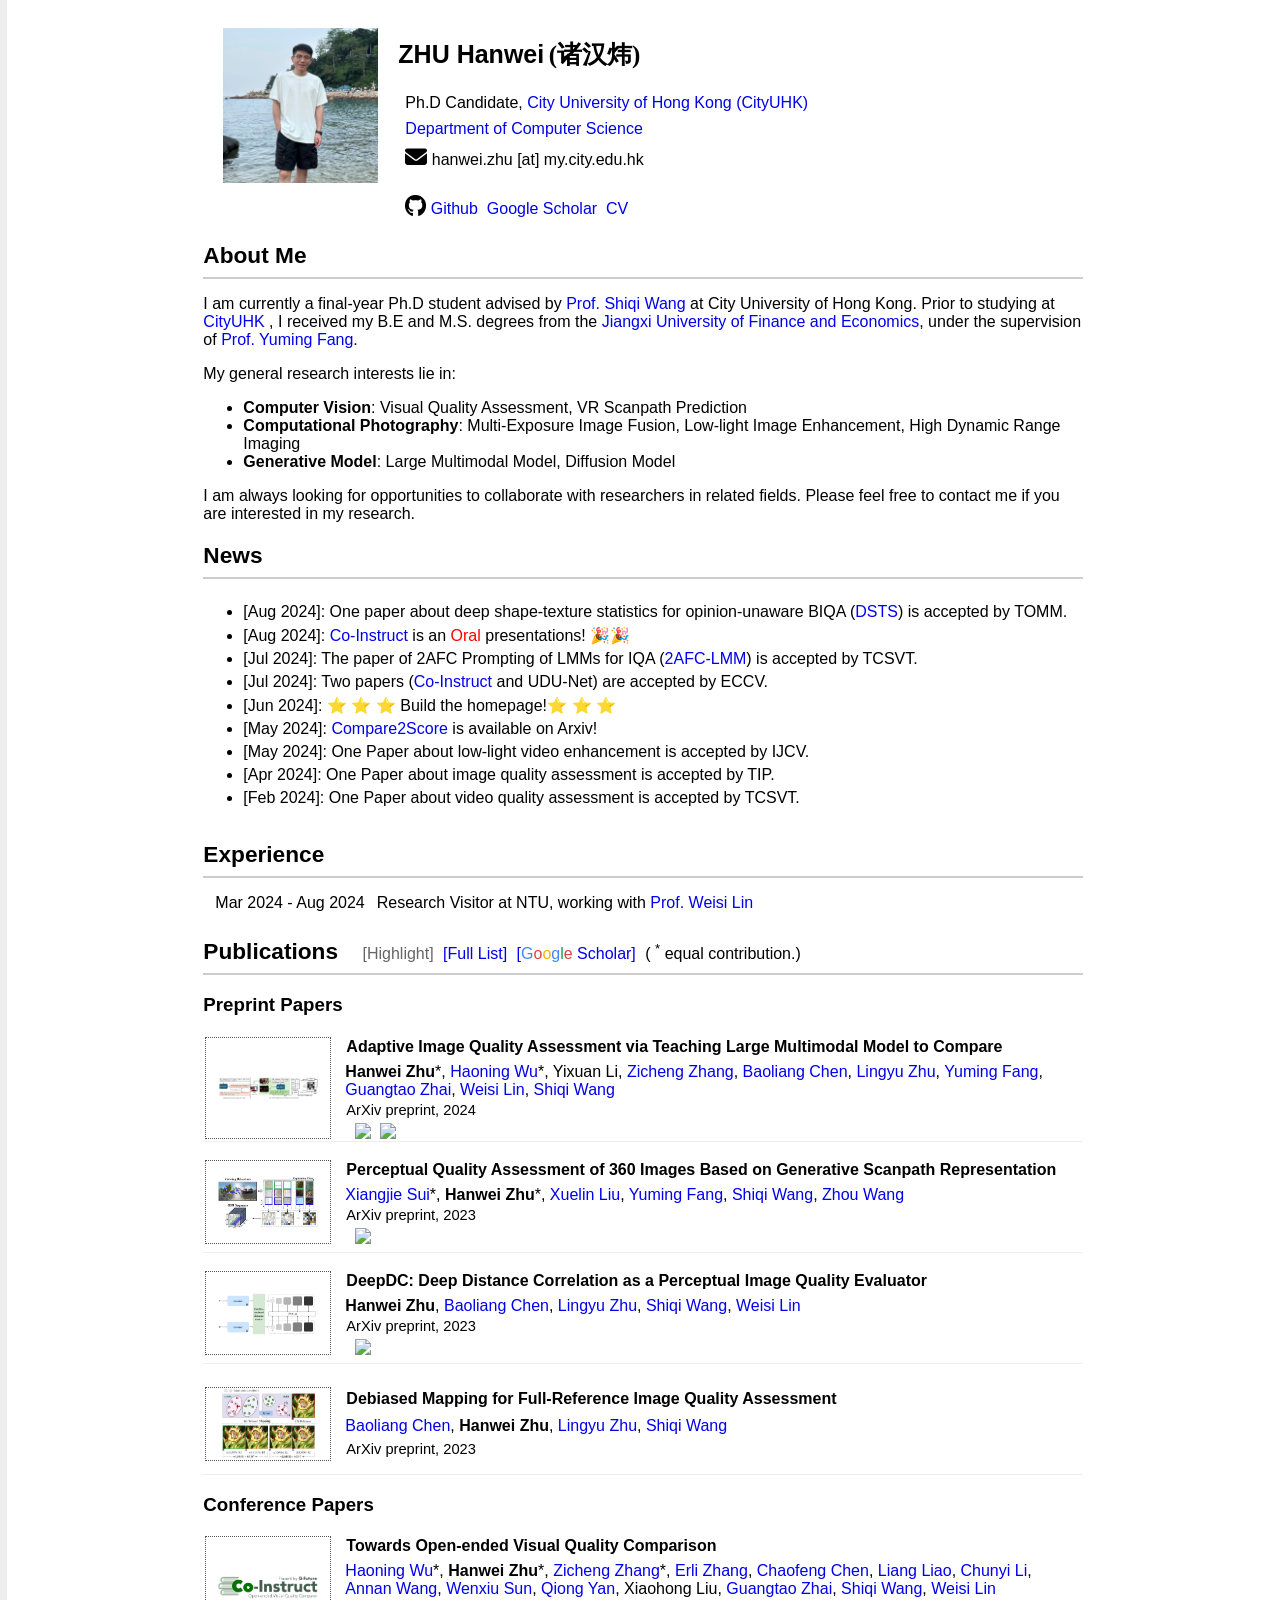
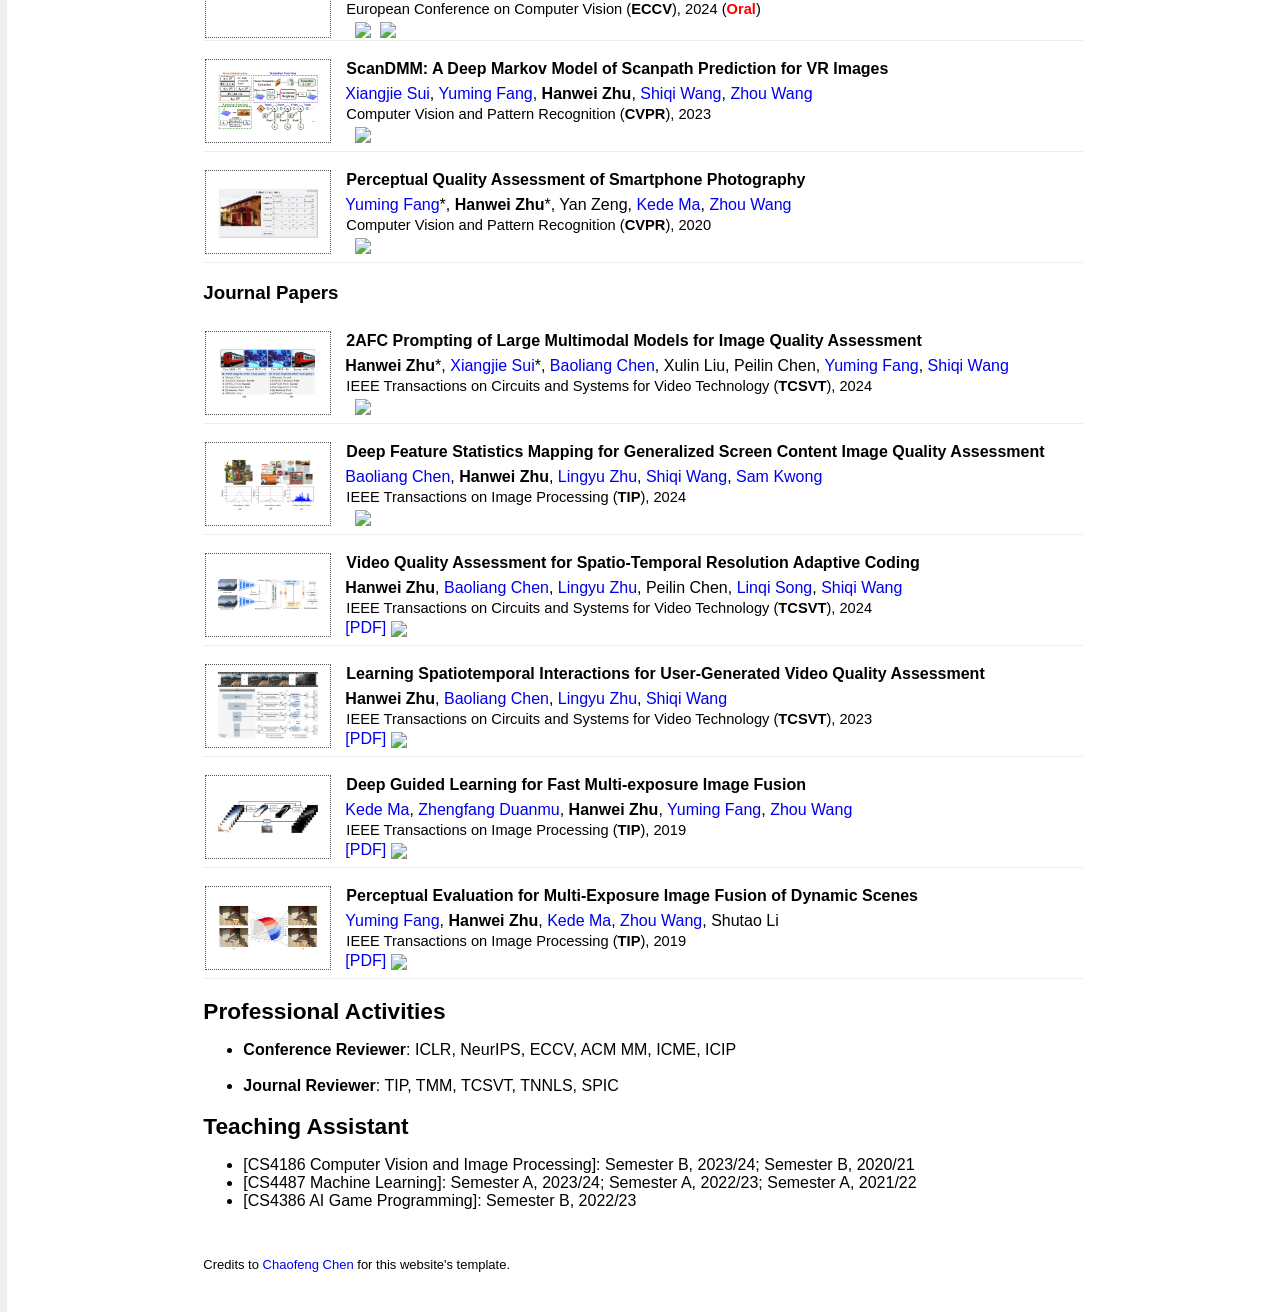
==== index.html @ b7ddd79e "world" ====
<html>
    <meta http-equiv="Content-Type" content="text/html; charset=UTF-8">
    <head>
    <title>Hanwei Zhu</title>
    <link rel="stylesheet" href="https://cdnjs.cloudflare.com/ajax/libs/font-awesome/6.2.1/css/all.min.css">
    <link rel="stylesheet" href="https://at.alicdn.com/t/c/font_1155135_w0owrxa96yp.css">
    <link rel="stylesheet" type="text/css" href="css/style.css">
    <link rel="stylesheet" type="text/css" href="css/fonts.css">
    <!-- JavaScript -->
    <script src="https://code.jquery.com/jquery-3.6.0.min.js"></script>
</head>

<body>
	<div class="main-container">
    <!-------------------------------  Introduction -------------------------------------------->
		<div class="content-container font-hei">
        <div class="hflex-container" id="profile">
				<img src="images/hanwei1.jpg">
				<div>
          <br>
					<b style="font-size:25px">ZHU Hanwei</b>
					<b class="font-song" style="font-size:25px">(诸汉炜)</b>

					<br><br>
					<table>
				        <tbody>
                  <tr>
                    <td>
                      Ph.D Candidate, <a href="https://www.cityu.edu.hk/" target="_blank">City University of Hong Kong (CityUHK) </a>
                    </td>
                  </tr>
                  <tr>
                    <td><a href="https://www.cs.cityu.edu.hk/" target="_blank">Department of Computer Science</a></td>
                  </tr>
				        	<tr>
				        		<!-- <td width="60px"><b>Email</b></td> -->
				        		<td><i class="fa fa-envelope" style="color:black;font-size:22;"></i> hanwei.zhu [at] my.city.edu.hk</td>
				        	</tr>
					        <!-- <tr>
					        	<td style="vertical-align:text-top;"><b>Office</b></td>
					        	<td>CB411, Chow Yei Ching Building, <br>
					        		The University of Hong Kong,
									Pokfulam Road, Hong Kong</td> -->
							<!-- </tr> -->
							<tr>
								<td colspan="2">
									<br>
									<a href="https://github.com/h4nwei" target="_blank"><i class="fa-brands fa-github" style="color:black;font-size:22;"></i>&nbsp;Github</a>
                  <a href="https://scholar.google.com/citations?hl=en&user=-52izjkAAAAJ" target="_blank"><i class="iconfont icon-gscholar" style="color:black;font-size:20;"></i>&nbsp;Google Scholar</a>
									<a href="files/Resume_HanweiZhu_en.pdf" target="_blank"><i class="iconfont icon-jianli" style="color:black;font-size:20;"></i>&nbsp;CV</a>
                </td>
								</td>
							</tr>
				        </tbody>
		        	</table>
			    </div>
        </div>
		<!-- </div> -->
    <!-------------------------------  About me -------------------------------------------->
		<!-- <div class="content-container"> -->
			<h2>About Me</h2>
      <hr>
			<p>I am currently a final-year Ph.D student advised by <a href="https://www.cs.cityu.edu.hk/~shiqwang/" target="_blank">Prof. Shiqi Wang</a> at City University of Hong Kong. Prior to studying at <a href="https://www.cityu.edu.hk/" target="_blank"> CityUHK </a>, I received my B.E and M.S. degrees from the <a href="https://www.jxufe.edu.cn/" target="_blank">Jiangxi University of Finance and Economics</a>, under the supervision of <a href="http://sim.jxufe.cn/JDMKL/ymfang_EN.html" target="_blank">Prof. Yuming Fang</a>.</p>
      <!-- <b>I am now a visiting Ph.D student with <a href="https://personal.ntu.edu.sg/wslin/Home.html" target="_blank">Prof. Weisi Lin</a> at Nanyang Technological University.</b> -->

			<p>My general research interests lie in:</p>
          <ul>
            <li><b>Computer Vision</b>: Visual Quality Assessment, VR Scanpath Prediction</li>
            <li><b>Computational Photography</b>: Multi-Exposure Image Fusion, Low-light Image Enhancement, High Dynamic Range Imaging</li>
            <li><b>Generative Model</b>: Large Multimodal Model, Diffusion Model</li>
					</ul>
      <p> I am always looking for opportunities to collaborate with researchers in related fields. Please feel free to contact me if you are interested in my research.</p>
    <!-- </div> -->
    <!-------------------------------  Education -------------------------------------------->
    <h2>News</h2>
    <hr>
    <div class="news">
    <ul class="news">
        <!-- <li style="color: red;">⭐ Use <code style="color: black;background-color: yellow;">pip install pyiqa</code> to try our PyTorch toolbox for Image Quality Assessment<a href="https://github.com/chaofengc/IQA-PyTorch" target="_blank"><img class="imgbadge" src="https://img.shields.io/github/stars/Chaofengc/IQA-PyTorch?style=social"></a>.</li>-->
        <!-- <li style="color: red;">⭐ Find a comprehensive survey about Image Quality Assessment here: <a href="https://github.com/chaofengc/Awesome-Image-Quality-Assessment" target="_blank"><img class="imgbadge" src="https://img.shields.io/github/stars/Chaofengc/Awesome-Image-Quality-Assessment?style=social"></a>.</li>  -->
        <li>[Aug 2024]: One paper about deep shape-texture statistics for opinion-unaware BIQA (<a href="https://arxiv.org/pdf/2401.08107" target="_blank">DSTS</a>) is accepted by TOMM.</li>
        <li>[Aug 2024]: <a href="https://co-instruct.github.io" target="_blank">Co-Instruct</a> is an <span style="color:red;">Oral</span> presentations! 🎉🎉</li>
        <li>[Jul 2024]: The paper of 2AFC Prompting of LMMs for IQA (<a href="https://arxiv.org/pdf/2405.19298" target="_blank">2AFC-LMM</a>)  is accepted by TCSVT.</li>
        <li>[Jul 2024]: Two papers (<a href="https://arxiv.org/abs/2402.16641" target="_blank">Co-Instruct</a> and UDU-Net) are accepted by ECCV.</li>
        <li>[Jun 2024]: ⭐ ⭐ ⭐ Build the homepage!⭐ ⭐ ⭐ </li>
        <li>[May 2024]: <a href="https://arxiv.org/pdf/2405.19298" target="_blank">Compare2Score</a> is available on Arxiv!</li>
        <li>[May 2024]: One Paper about low-light video enhancement is accepted by IJCV.</li>
        <li>[Apr 2024]: One Paper about image quality assessment is accepted by TIP.</li>
        <li>[Feb 2024]: One Paper about video quality assessment is accepted by TCSVT.</li>
    </ul>
    </div>

    <!-------------------------------  Experience -------------------------------------------->
    <!-- <div class="content-container" display="flex"> -->
		<h2>Experience</h2>
    <hr>
      <div class="experience">
      <table>
        <tr>
          <td>Mar 2024 - Aug 2024</td>
          <td>Research Visitor at NTU, working with <a href="https://personal.ntu.edu.sg/wslin/Home.html" target="_blank">Prof. Weisi Lin</a></td>
        </tr>
        <!-- <tr>
          <td>Oct 2021 - Nov 2022</td>
          <td>Research Intern at Pengcheng Laboratory, working with <a href="https://idm.pku.edu.cn/en/info/1009/1017.htm" target="_blank">Prof. Siwei Ma</a></td>
        </tr> -->
      </table>
    </div>
    <br>
    <!-------------------------------  Publications -------------------------------------------->
    <div id="publication-switch">
        <h2 style="display: inline;">Publications</h2>
        <ul class="inlineList">
            <li><a href="javascript:void(0)" class="disabled">[Highlight]</a></li>
            <li><a href="javascript:void(0)">[Full List]</a></li>
            <li><a href="https://scholar.google.com/citations?hl=en&user=-52izjkAAAAJ" target="_blank" class="mobile-display">[<font color="#4285F4">G</font><font color="#DB4437">o</font><font color="#F4B400">o</font><font color="#4285F4">g</font><font color="#0F9D58">l</font><font color="#DB4437">e</font> Scholar]</a></li>
            <li>( <sup>*</sup> equal contribution.)</li>
        </ul>
    </div> 
    <hr>

    <div id="highlight-publication">
        <h3>Preprint Papers</h3>
        <ul class="preprint"></ul>
        <h3>Conference Papers</h3>
        <ul class="conference"></ul>
        <h3>Journal Papers</h3>
        <ul class="journal"></ul>
    </div> <!-- #highlight-publication -->
    <div id="full-list-publication" style="display: none;">
        <h4>Preprint Papers</h4>
        <ol class="preprint"></ol>
        <h4>Conference Papers</h4>
        <ol class="conference"></ol>
        <h4>Journal Papers</h4>
        <ol class="journal"></ol>
    </div> <!-- #full-list-publication -->

      <!-- <h2>PhD Dissertation</h2>
          <div class="hflex-container" id="paper">
            <table>
              <tr>
                <td rowspan="4" width="100px">
          	      <img src="images/Logo_HKU.jpg">
                </td>
                <td>
                  <p class="title" style="font-size: 13pt;">Face Sketch Synthesis and Face Super Resolution in the Wild with Deep Learning</p>
                </td>
              </tr>
              <tr><td>
          		    <p class="authors" style="font-size: 13pt;"><span class="author_me">Chaofeng Chen</span></p>
              </td></tr>
              <tr><td>
                  <p class="venue" style="font-size: 12pt;">Dept. of Computer Science, The University of Hong Kong, 2020</p>
              </td></tr>
              <tr><td>
                  <a class="pdflink" href="https://hub.hku.hk/handle/10722/297490" target="_blank">HKU Theses Online</a>
              </td></tr>
            </table>
          </div>   -->

    <!-------------------------------  Other information -------------------------------------------->
      <h2>Professional Activities</h2>
			<ul>
        <li><b>Conference Reviewer</b>: ICLR, NeurIPS, ECCV, ACM MM, ICME, ICIP
          <!-- <ul>
            <li>IEEE Conference on Computer Vision and Pattern Recognition (CVPR)</li>
            <li>International Conference on Computer Vision (ICCV)</li>
            <li>European Conference on Computer Vision (ECCV)</li>
            <li>Conference on Neural Information Processing Systems (NeurIPS)</li>
            <li>International Conference on Learning Representations (ICLR)</li>
            <li>Association for the Advancement of Artificial Intelligence (AAAI)</li>
            <li>ACM International Conference on Multimedia (ACM MM)</li>
          </ul> -->
        </li>
        <br>
				<li><b>Journal Reviewer</b>: TIP, TMM, TCSVT, TNNLS, SPIC
          <!-- <ul>
            <li>IEEE Transactions on Image Processing (TIP)</li>
            <li>IEEE Transactions on Multimedia (TMM)</li>
            <li>IEEE Transactions on Circuits and Systems for Video Technology (TCSVT)</li>
            <li>Singal Processing and Image Communication (SPIC)</li>
          </ul> -->
			</ul>

      <!-- <h2>Awards</h2> -->
			<!-- <ul> -->
        <!-- <li>Hong Kong PhD Fellowship, HKU, 2015 - 2018</li> -->
				<!-- <li>National Scholarship, JUFE, 2017 - 2018</li> -->
        <!-- <li>Top Ten Undergraduate Thesis, JUFE, 2017</li> -->
			<!-- </ul> -->

		  <!-- <div class="content-container"> -->
			<h2>Teaching Assistant</h2>
			<ul>
        <li>[CS4186 Computer Vision and Image Processing]: Semester B, 2023/24; Semester B, 2020/21</li>
				<li>[CS4487 Machine Learning]: Semester A, 2023/24; Semester A, 2022/23; Semester A, 2021/22</li>
				<li>[CS4386 AI Game Programming]: Semester B, 2022/23</li>
			</ul>

      <div style="max-width: 20%; margin: 0 auto">
        <script type="text/javascript" id="clstr_globe" src="//clustrmaps.com/globe.js?d=HUwyCo-CBsqCMTaiKfX7k2PAHFphv807ouRfigpcKO8"></script>
      </div>

      <table style="width:100%;border:0px;border-spacing:0px;border-collapse:separate;margin-right:auto;margin-left:auto;"><tbody>
        <tr>
          <td style="padding:0px">
            <br>
            <p style="text-align:left;font-size:small;">
              Credits to <a href="https://chaofengc.github.io/">Chaofeng Chen</a> for this website's template.
            </p>
          </td>
        </tr>
      </tbody></table>
	</div>
    <!-- loadPublications -->
    <!-- <script src="publications.js"></script>  -->
    <script src="publications.js"></script>
    <script type="text/javascript">
      $(function() {
        loadPublications(data['publications'], data['fields'], data['author_links'], 'Hanwei Zhu');
      })
    </script>
    <script type="text/javascript">
        $('li:nth-child(1)', '#publication-switch').on('click', function() {
            $('li:nth-child(2) > a', '#publication-switch').removeClass('disabled')
            $('li:nth-child(1) > a', '#publication-switch').addClass('disabled')
            $('#full-list-publication').hide()
            $('#highlight-publication').show()
        })
        $('li:nth-child(2)', '#publication-switch').on('click', function() {
            $('li:nth-child(1) > a', '#publication-switch').removeClass('disabled')
            $('li:nth-child(2) > a', '#publication-switch').addClass('disabled')
            $('#highlight-publication').hide()
            $('#full-list-publication').show()
        })
    </script>
    <script >
        function loadPublications(publications, fields, author_links, fullName) {

            for (let i = 0; i < publications.length; ++ i) {
                let p = publications[i],
                    dest = 'journal' in p ? 'journal' : 'conference' in p ? 'conference' : 'preprint',
                    links = ''

                for ( let f in fields ) {
                    if (p[f]) {
                        links += `<li class="list-inline-item"><a href="${p[f]}" target="_blank">[${fields[f]}]</a></li>`;
                    }
                }

                for (let f in author_links) {
                  p['authors'] = p['authors'].replace(f, `<a href="${author_links[f]}" target="_blank">${f}</a>`)
                }

                if ("bibtex" in p) {
                    links += '<li class="list-inline-item">' + 
                             '  <a href="javascript:void(0)" class="bibtex">[BibTeX]</a>' +
                             '</li>'
                }

                if ("github" in p) {
                    links += `<li>${p['github'] ? '<a href="' + p['github'] + '" target="_blank"><img class="imgbadge" src="https://img.shields.io/github/stars/' + p['github'].split('/').slice(-2).join('/') + '?style=social"></a>' : ''}</li>`
                }

                if ("oral" in p) {
                  p['year'] = `${p['year']} (<b style='color:red;'>${p['oral']}</b>)` 
                }

                // Highlights
                if ("highlight" in p && p['highlight']) {
                  let imgHtml = '<img src="' + p['img'] + '" alt="Highlight">';
                  if ('img-overlay' in p) {
                      imgHtml += '<div class="overlay transparent"><img src="' + p['img-overlay'] + '"></div>';
                  }
                  $('#highlight-publication ul.' + dest).append(
                    `<li>
                      <div class="hflex-container" id="paper">
                        <table>
                          <tr>
                            <td rowspan="4" class="imgtd">
                              <img src="${p['img']}">
                            </td>
                            <td>
                              <p class="title">${p['title']}</p>
                            </td>
                          </tr>
                          <tr><td>
                             ${p['authors'].replace(fullName, '<b>' + fullName + '</b>')}
                          </td></tr>
                          <tr><td>
                              <p class="venue">${p[dest]}, ${p['year']}</p> 
                          </td></tr>
                          <tr><td>
                              ${p['pdf'] ? '<a href="' + p['pdf'] + '" target="_blank">[PDF]</a>' : ''}
                              ${p['arxiv'] ? '<a href="' + p['arxiv'] + '" target="_blank"><img class="imgbadge arxivbadge"></a>' : ''}
                              ${p['github'] ? '<a href="' + p['github'] + '" target="_blank"><img class="imgbadge" src="https://img.shields.io/github/stars/' + p['github'].split('/').slice(-2).join('/') + '?style=social"></a>' : ''}
                              ${p['project'] ? '<a href="' + p['project'] + '" target="_blank"><img class="prjbadge" src="https://img.shields.io/badge/Project-' + p['project'].split('/').slice(-2).join('') + '-e9f1f6?style=flat-square"></a>' : ''}
                          </td></tr>
                        </table>
                      </div>
                    </li>
                    `
                  );
                }
                // Full List
                  
                if ("highlight" in p && p['highlight']) {
                  $('#full-list-publication ol.' + dest).append(
                    `<li class="full-list-itemhl">"${p['title']}." <em>${p['authors'].replace(fullName, '<strong>' + fullName + '</strong>')}.</em> ${p[dest]}, ${p['year']}. ${p['impact_factor'] ? '(IF = ' + p['impact_factor'] + ')' : ''} ${p['note'] || ''} <ul class="full-list">${links}</ul>
                    </li>
                    `
                  );
                } else {
                  $('#full-list-publication ol.' + dest).append(
                    `<li class="full-list-item">"${p['title']}." <em>${p['authors'].replace(fullName, '<strong>' + fullName + '</strong>')}.</em> ${p[dest]}, ${p['year']}. ${p['impact_factor'] ? '(IF = ' + p['impact_factor'] + ')' : ''} ${p['note'] || ''} <ul class="full-list">${links}</ul>
                    </li>
                    `
                  );
                }
              }
        }
    // </script>
 
</body>
</html>
---- css/style.css ----
body {
     margin:         auto;
     background-color: #eee;
     font-size:      12pt;
	   padding-left:   5pt;
}

h1   {
     font-size:      24pt;
     font-style:     normal;
     margin-top:     15px;
}

h2   {
     font-size:      17pt;
     font-style:     normal;
     /* border-bottom: solid 1px #A9A9A9; */
     color: rgb(0, 0, 0);
     margin-bottom: 3px;
}

img {
    max-width: 100%;
    max-height: 100%;
}

.main-container {
     max-width: 100%;
     background: white;
     padding: 10px;
     /* box-shadow: 0 0 5px rgba(107, 110, 112, 0.4); */
}

.content-container {
     box-sizing: border-box;
     max-width: 900px;
     width: 100%;
     margin: 0 auto;
     margin-bottom: 20px;
     padding: 10px;
     overflow: hidden;
     /* box-shadow: 0 0 5px rgba(107, 110, 112, 0.4); */
}

.hflex-container{
    display: flex;
    max-width: 900px;
    width: 100%;
    margin: auto;
    /* justify-content: center; */
    flex-direction: row;
    /* justify-content: flex-start; */
    /* justify-content: flex-start | flex-end | center | space-between | space-around | space-evenly; */
    /* align-items: stretch | flex-start | flex-end | center | baseline; */
}

a:link {
  text-decoration: none;
}

a:visited {
  text-decoration: none;
}

a:hover {
  text-decoration: underline;
}

a:active {
  text-decoration: underline;
}

hr {
  border: 0;
  height: 2px;
  background: #3333333f;
  /* background-image: linear-gradient(to right, #ccc, #333, #ccc); */
}

/*  Profile styles
--------------------------------------*/

#profile {
  justify-content: flex-start;
  align-items: flex-start;
}

#profile img{
    width: 155;
    max-height: 300px;
    margin: 8 20 20 20;
    object-fit: contain;
}


/*  News styles
--------------------------------------*/

div.news {
  width: 100%;
  max-height: 300px;
  overflow-y: scroll;
  overflow-x: hidden;
  margin-top: 0px;
}

ul.news li { 
  margin-bottom: 5px; 
}

/* Hide the default scrollbar */
div.news::-webkit-scrollbar {
  width: 6px; /* Set the width of the scrollbar */
}

/* Handle (the draggable part of the scrollbar) */
div.news::-webkit-scrollbar-thumb {
  background: transparent;
}

/* On hover, style the scrollbar handle */
div.news:hover::-webkit-scrollbar-thumb {
  background: #555;
  border-radius: 6px; /* Rounded corners of the handle */
}

div.news::-webkit-scrollbar-track {
  background: transparent;
}

div.news:hover::-webkit-scrollbar-track {
  background: #f1f1f1; /* Background color when hovered */
}


.inlineList {
    list-style-type: none; /* Remove default list bullets */
    display: inline; /* Display list items inline */
    padding: 0px; /* Remove default padding */
    margin-left: 20px;
}

.inlineList li {
    display: inline; /* Display list items inline */
    margin-right: 5px; /* Add some space between items */
}

.full-list {
    list-style-type: none; /* Remove default list bullets */
    display: inline; /* Display list items inline */
    padding: 0px; /* Remove default padding */
    margin-left: 0px;
}

.full-list li {
    display: inline; /* Display list items inline */
    margin-bottom: 3px;
}

.full-list-item {
    margin-bottom: 5px; /* Add some space between items */
    line-height: 1.5;
}

.full-list-itemhl {
    margin-bottom: 5px; /* Add some space between items */
    line-height: 1.5;
    background-color: rgba(255, 255, 0, 0.197);
}

/*  Education and Experience styles
--------------------------------------*/
.imginfo {
   max-width: 36%;
   max-height: 160px;
   display: flex;
   margin: 0 10px 0 10px;
   align-items: center;
}

.imginfo img {
      width: 36%;
      margin-right: 20px;
      object-fit: contain;
}

.imginfo p {
    font-size: 14px;
}

.edu img{
  height: 20px;
  margin-left: 5px;
  margin-right: 5px;
}

.edu p {
  display: inline-block;
}

.experience table, td {
  vertical-align: top;
  padding: 3px 5px 3px 5px;
}

/*  Paper styles
    FontAwesome reference: http://astronautweb.co/snippet/font-awesome/
--------------------------------------*/
#highlight-publication ul {
	padding: 0;
	list-style: none;
}

#publication-switch a.disabled {
	cursor: default;
	color: #666;
	text-decoration: none;
}

#paper {
    border-bottom: solid 1px #EEE;
    margin-bottom: 10px;
    margin-top: 10px;
    /* max-height: 150px; */
    max-width: 900;
    min-height: 100px;
    align-items: center;
}

#paper img {
    /* width: 100; */
    /* max-height: 120px; */
    /* margin: 4px; */
    object-fit: contain;
}

#paper td
{
    padding-top: 0px;
    padding-bottom: 0px;
    padding-left: 12px;
    padding-right: 12px;
    vertical-align: middle;
}

#paper .imgtd {
  width: 100px;
  border: 1px dotted #555;
}

#paper .imgbadge{
  max-height: 20px;
  max-width: 80px;
  vertical-align: middle;
  margin-left: 0px;
  margin-right: 5px;
}

#paper .prjbadge{
  max-height: 20px;
  max-width: 100px;
  vertical-align: middle;
  margin-left: 0px;
  margin-right: 0px;
}

#paper .title {
    margin: 1px;
    margin-bottom: 5px;
    font-size: 12pt;
    font-weight: bold;
}

#paper .authors {
    padding: 1px;
    margin: 1px;
    font-size: 10pt
    /* color: #1F618D; */
    /* font-style: italic; */
}

#paper .author_me {
    /* color: #943126; */
    font-style: italic;
    font-weight: bold;
}

#paper .venue {
    /* color: #500; */
    margin: 1px;
    font-size: 11pt;
}

#paper .arxivbadge {
  content: url("https://img.shields.io/badge/arXiv-Paper-e9f1f6?style=flat-square")
}

#paper .pdflink::before{
  font-family: FontAwesome;
  color: black;
  margin: 5 5 5 2;
  content: "\f1c1";
}

#paper .codelink::before{
  font-family: FontAwesome;
  color: black;
  margin: 5 5 5 5;
  content: "\f09b";
}

#paper .pptlink::before{
  font-family: FontAwesome;
  color: black;
  margin: 5 5 5 5;
  content: "\f1c4"
}

#paper .prjlink::before{
  font-family: FontAwesome;
  color: black;
  margin: 5 5 5 5;
  content: "\f085"
}

#paper .coming{
  font-family: FontAwesome;
  font-style: italic;
  color: gray;
  margin: 5 5 5 5;
}
---- css/fonts.css ----
/*!
 *  Fonts.css -- Cross-platform Chinese fonts solution
 *
 *  Copyright (C) 2013-2015 Zeno Zeng
 *  Released under the MIT license
 *
 *  Github: https://github.com/zenozeng/fonts.css
 */
.font-hei {font-family: -apple-system, "Helvetica Neue", Helvetica, "Nimbus Sans L", Arial, "Liberation Sans", "PingFang SC", "Hiragino Sans GB", "Source Han Sans CN", "Source Han Sans SC", "Microsoft YaHei", "Wenquanyi Micro Hei", "WenQuanYi Zen Hei", "ST Heiti", SimHei, "WenQuanYi Zen Hei Sharp", sans-serif;}
.font-kai {font-family: Baskerville, Georgia, "Liberation Serif", "Kaiti SC", STKaiti, "AR PL UKai CN", "AR PL UKai HK", "AR PL UKai TW", "AR PL UKai TW MBE", "AR PL KaitiM GB", KaiTi, KaiTi_GB2312, "TW\-Kai", serif;}
.font-song {font-family: Georgia, "Nimbus Roman No9 L", "Songti SC", STSong, "AR PL New Sung", "AR PL SungtiL GB", NSimSun, SimSun, "TW\-Sung", "WenQuanYi Bitmap Song", "AR PL UMing CN", "AR PL UMing HK", "AR PL UMing TW", "AR PL UMing TW MBE", PMingLiU, MingLiU, serif;}
.font-fang-song {font-family: Baskerville, "Times New Roman", "Liberation Serif", STFangsong, FangSong, FangSong_GB2312, "CWTEX\-F", serif;}
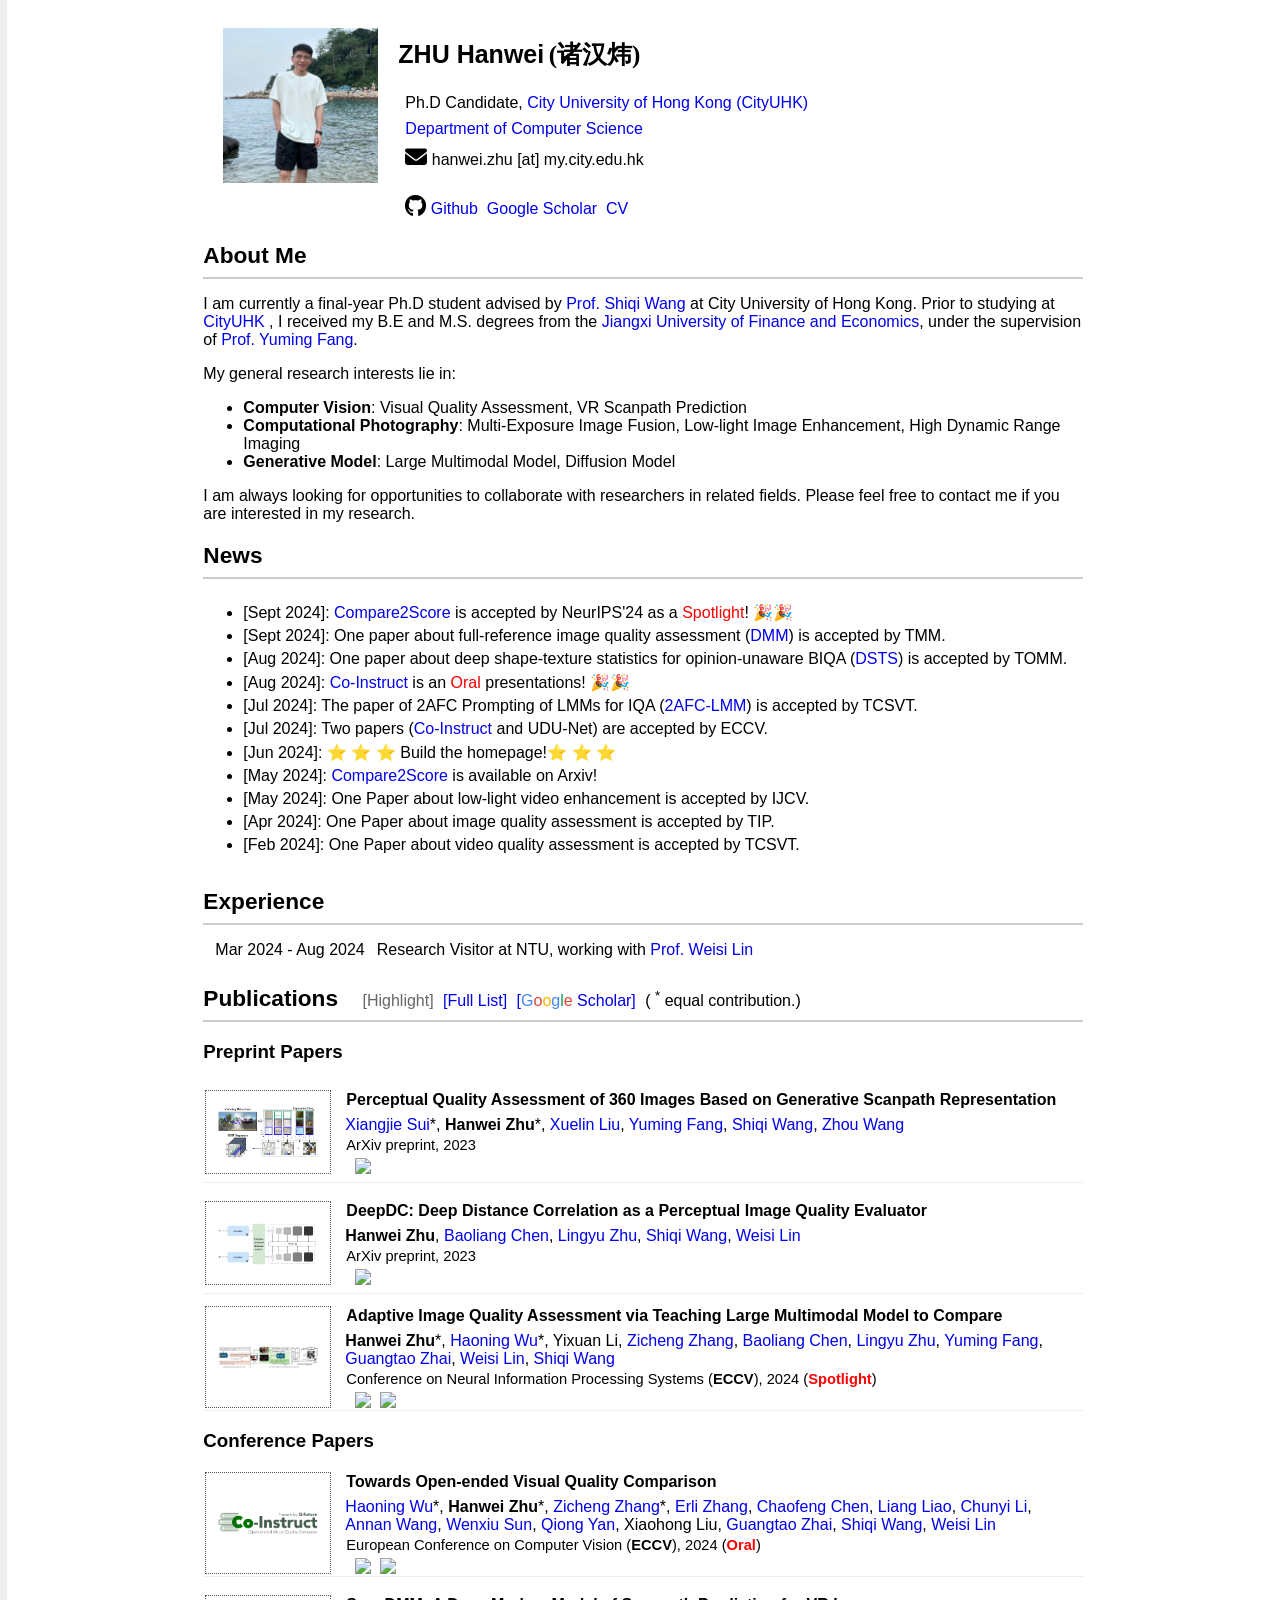
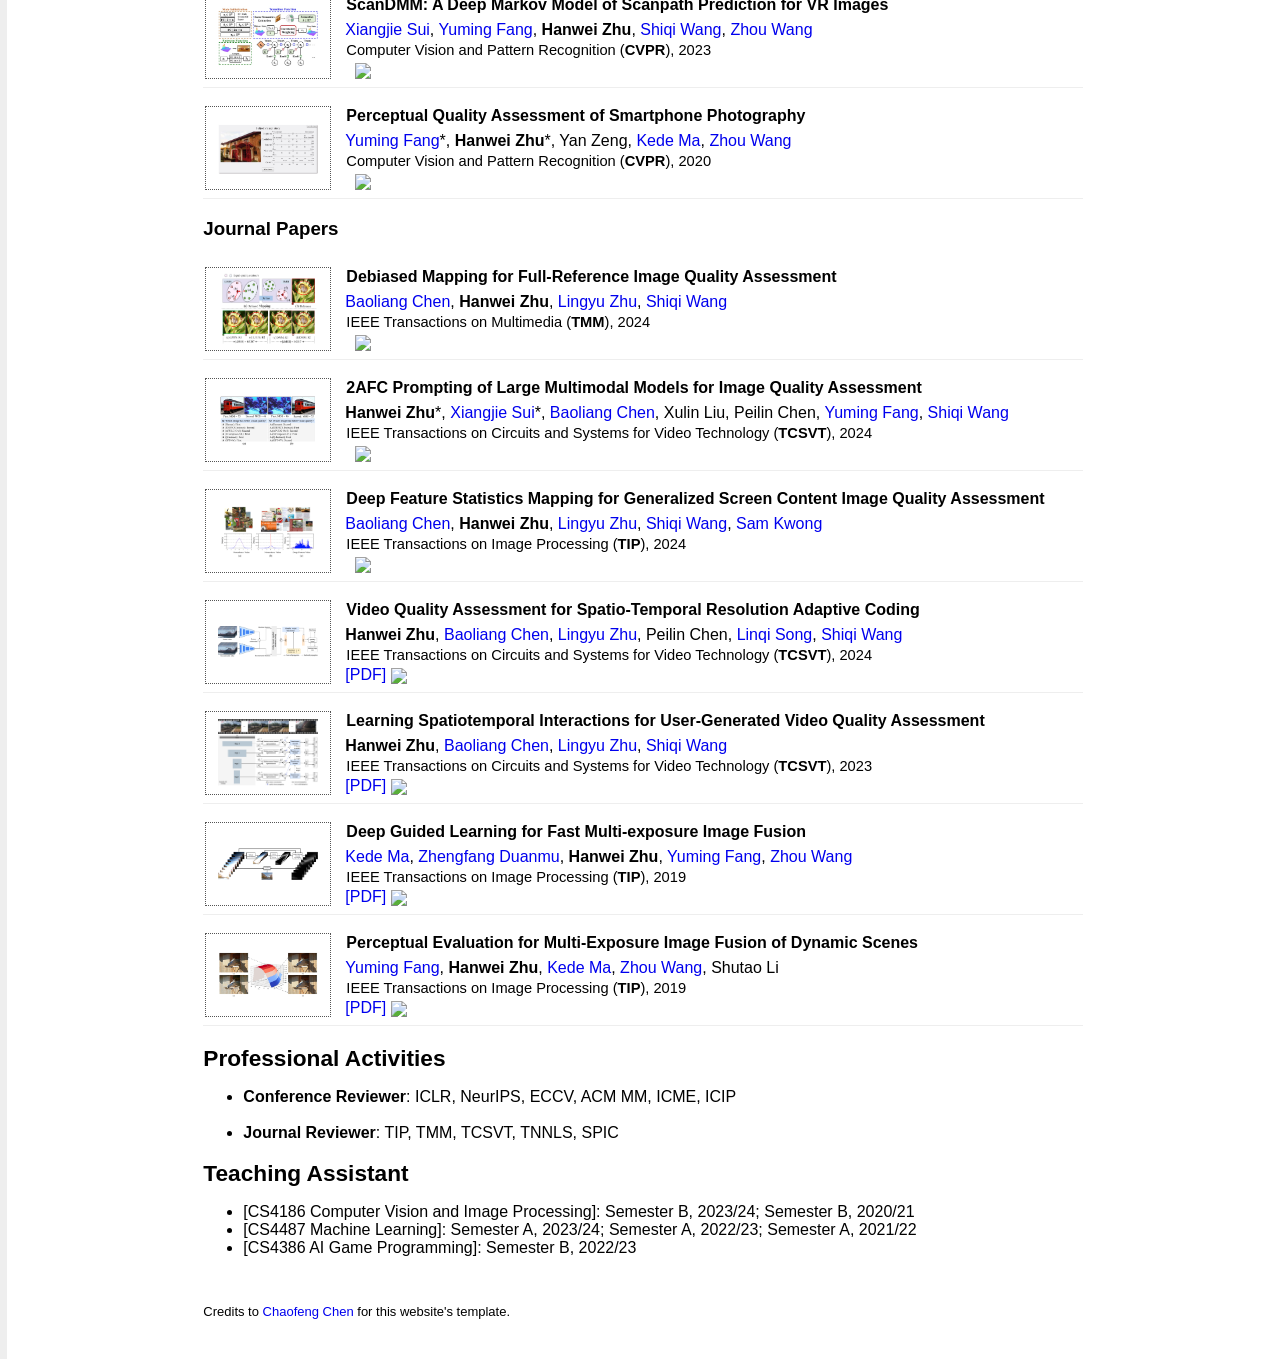
==== commit 48a6df53: "sept 24" ====
--- a/index.html
+++ b/index.html
@@ -78,6 +78,8 @@
     <ul class="news">
         <!-- <li style="color: red;">⭐ Use <code style="color: black;background-color: yellow;">pip install pyiqa</code> to try our PyTorch toolbox for Image Quality Assessment<a href="https://github.com/chaofengc/IQA-PyTorch" target="_blank"><img class="imgbadge" src="https://img.shields.io/github/stars/Chaofengc/IQA-PyTorch?style=social"></a>.</li>-->
         <!-- <li style="color: red;">⭐ Find a comprehensive survey about Image Quality Assessment here: <a href="https://github.com/chaofengc/Awesome-Image-Quality-Assessment" target="_blank"><img class="imgbadge" src="https://img.shields.io/github/stars/Chaofengc/Awesome-Image-Quality-Assessment?style=social"></a>.</li>  -->
+        <li>[Sept 2024]:  <a href="https://arxiv.org/pdf/2405.19298" target="_blank">Compare2Score</a> is accepted by NeurIPS'24 as a <span style="color:red;">Spotlight</span>! 🎉🎉   </li>
+        <li>[Sept 2024]: One paper about full-reference image quality assessment (<a href="https://arxiv.org/pdf/2302.11464v1" target="_blank">DMM</a>) is accepted by TMM.</li>
         <li>[Aug 2024]: One paper about deep shape-texture statistics for opinion-unaware BIQA (<a href="https://arxiv.org/pdf/2401.08107" target="_blank">DSTS</a>) is accepted by TOMM.</li>
         <li>[Aug 2024]: <a href="https://co-instruct.github.io" target="_blank">Co-Instruct</a> is an <span style="color:red;">Oral</span> presentations! 🎉🎉</li>
         <li>[Jul 2024]: The paper of 2AFC Prompting of LMMs for IQA (<a href="https://arxiv.org/pdf/2405.19298" target="_blank">2AFC-LMM</a>)  is accepted by TCSVT.</li>
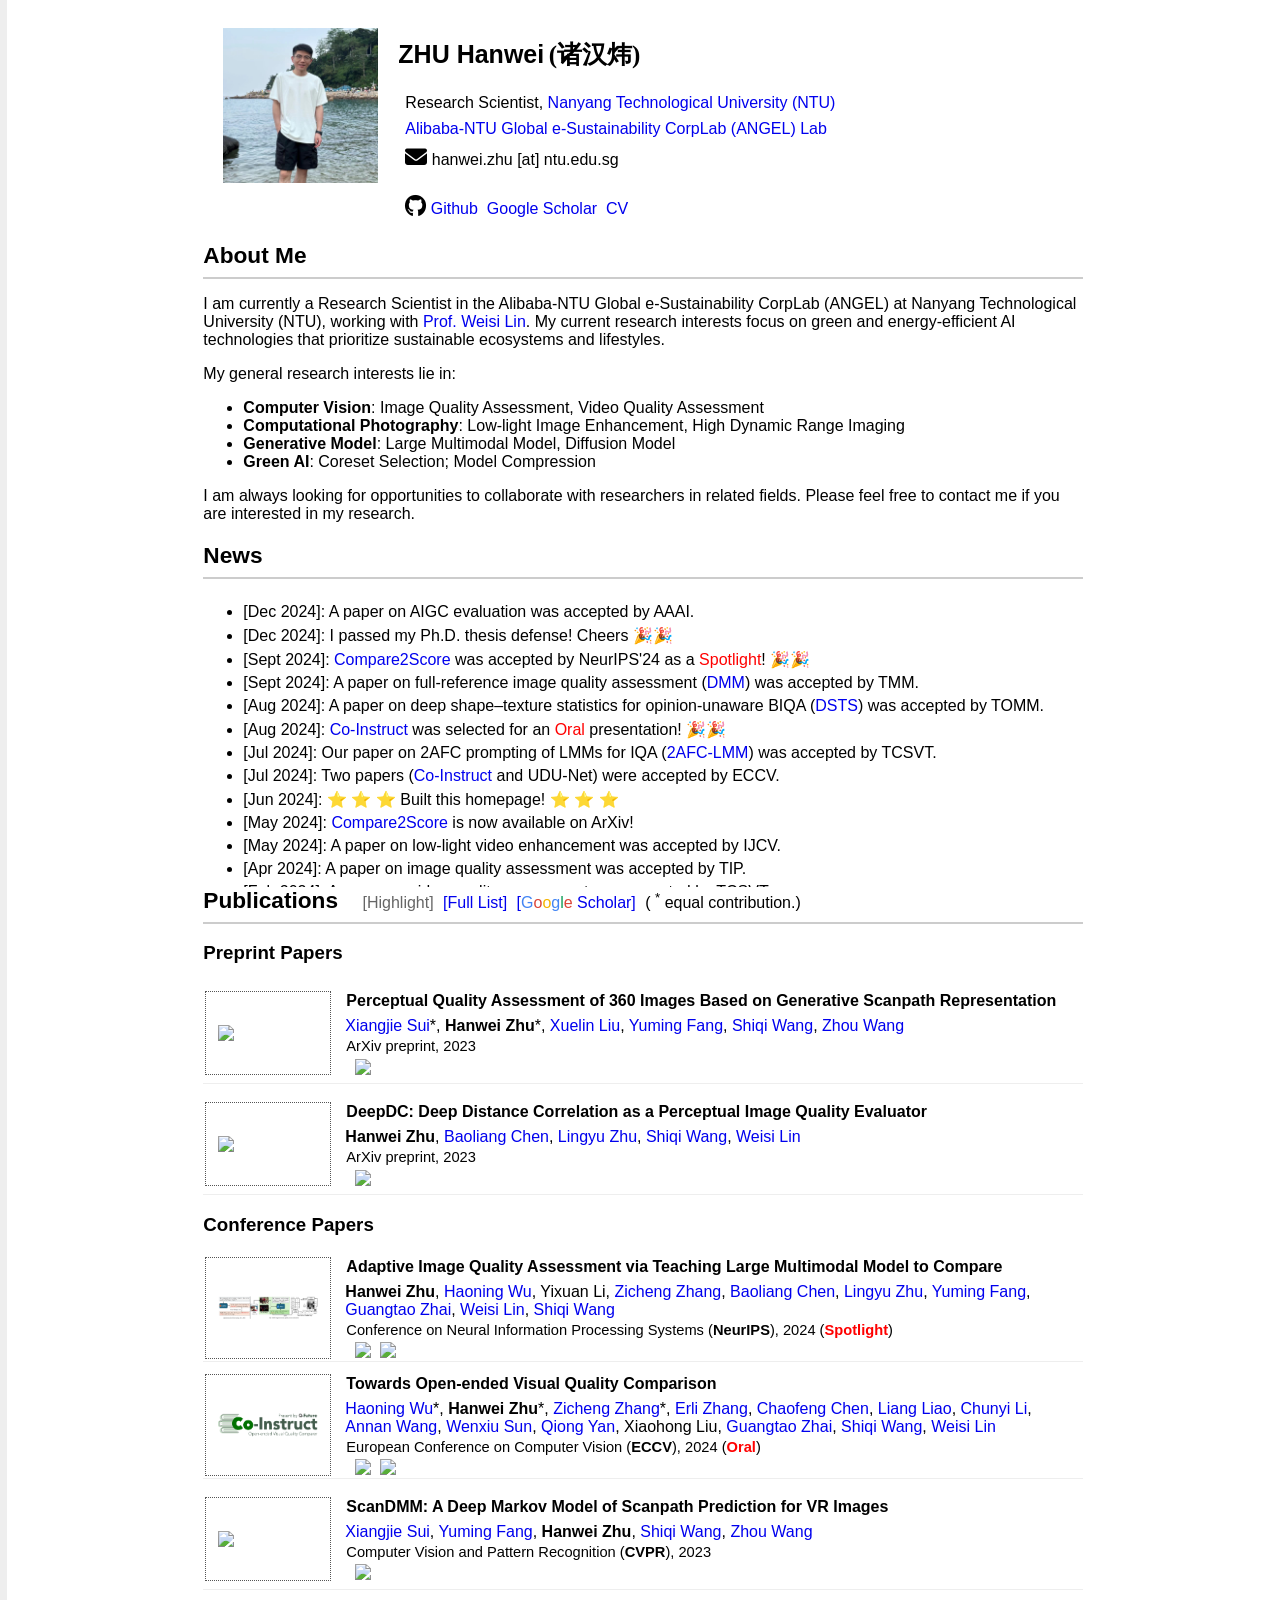
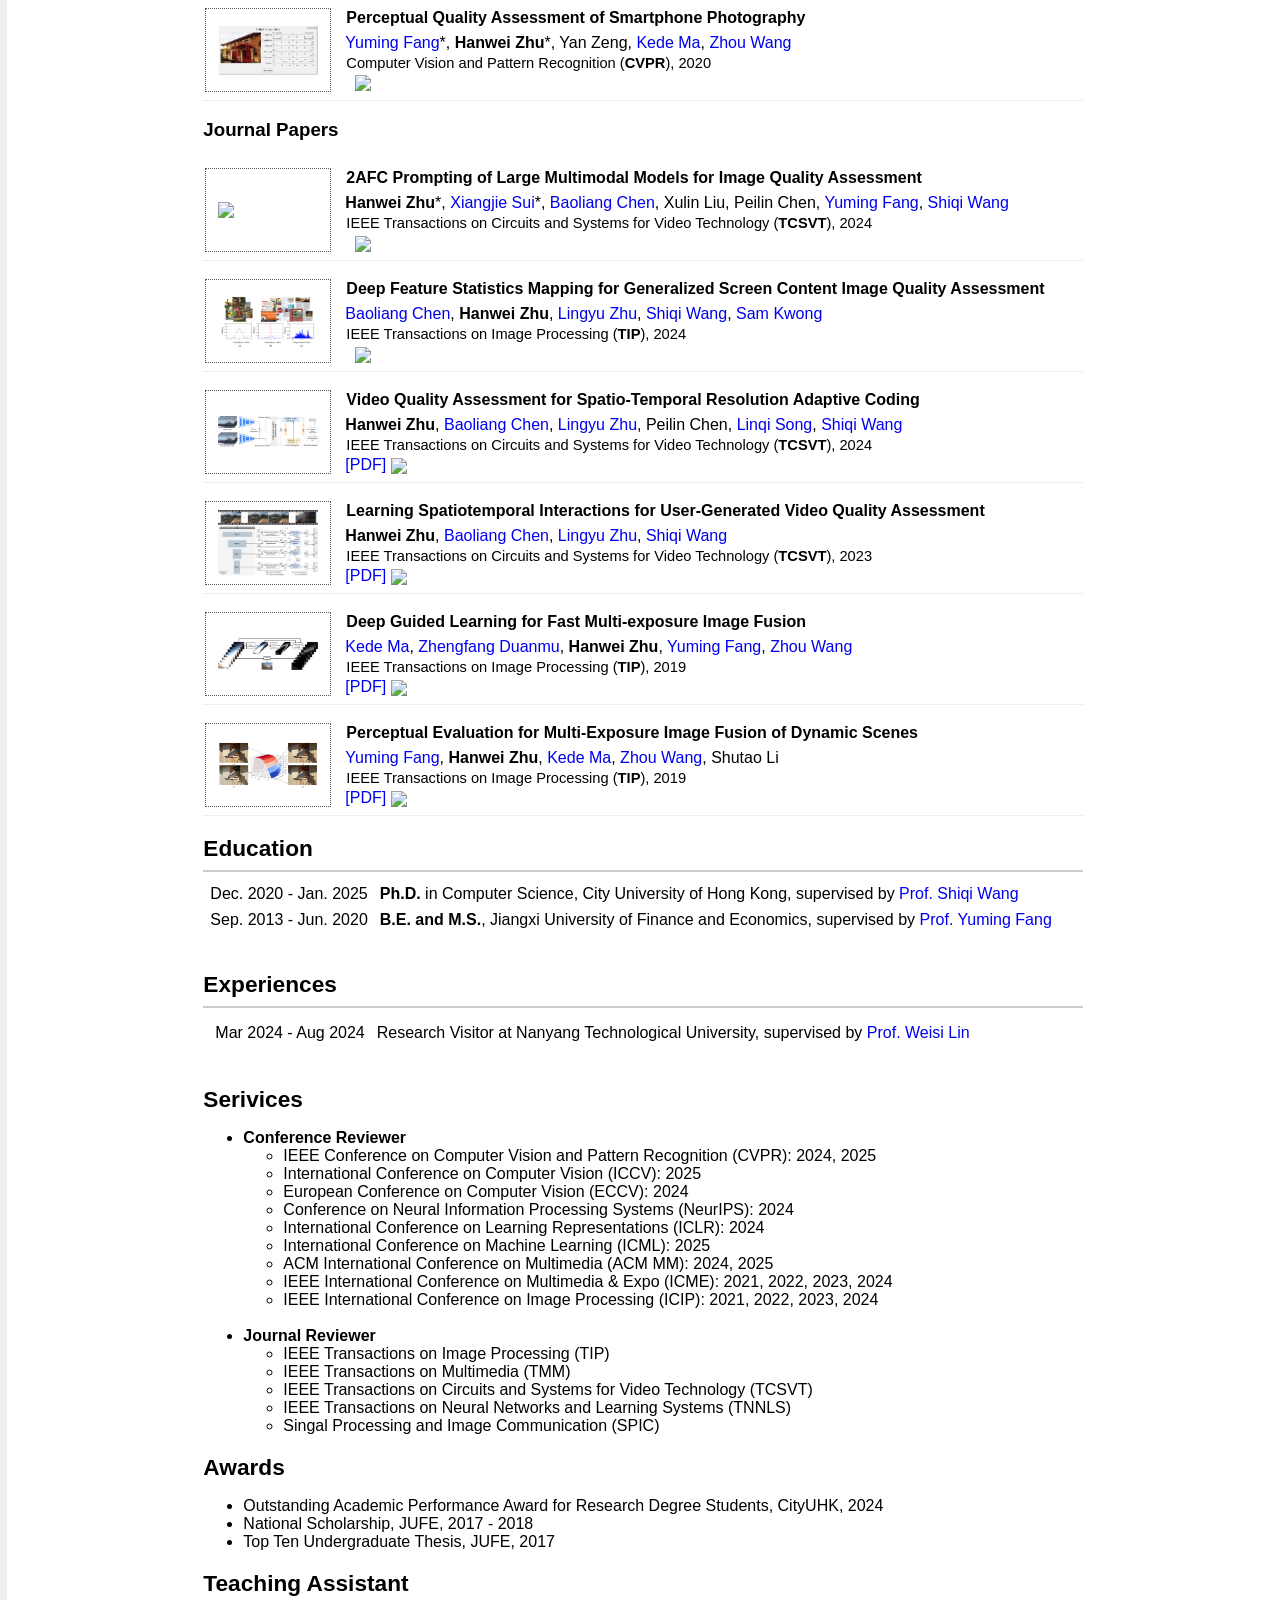
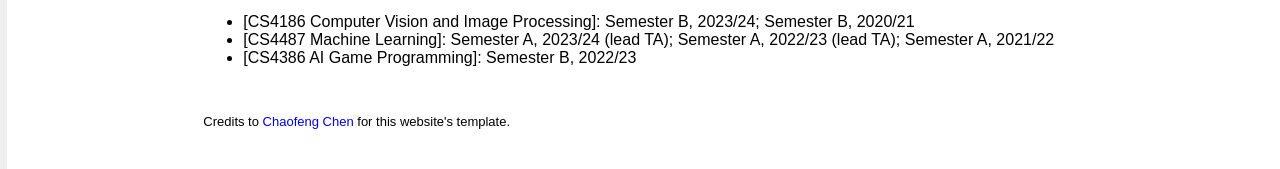
==== commit 239c7a37: "0216" ====
--- a/index.html
+++ b/index.html
@@ -26,15 +26,15 @@
 				        <tbody>
                   <tr>
                     <td>
-                      Ph.D Candidate, <a href="https://www.cityu.edu.hk/" target="_blank">City University of Hong Kong (CityUHK) </a>
+                      Research Scientist, <a href="https://www.ntu.edu.sg/" target="_blank">Nanyang Technological University (NTU) </a>
                     </td>
                   </tr>
                   <tr>
-                    <td><a href="https://www.cs.cityu.edu.hk/" target="_blank">Department of Computer Science</a></td>
+                    <td><a href="https://www.ntu.edu.sg/news/detail/new-alibaba-ntu-corporate-lab-to-advance-green-digital-technologies//" target="_blank">Alibaba-NTU Global e-Sustainability CorpLab (ANGEL) Lab</a></td>
                   </tr>
 				        	<tr>
 				        		<!-- <td width="60px"><b>Email</b></td> -->
-				        		<td><i class="fa fa-envelope" style="color:black;font-size:22;"></i> hanwei.zhu [at] my.city.edu.hk</td>
+				        		<td><i class="fa fa-envelope" style="color:black;font-size:22;"></i> hanwei.zhu [at] ntu.edu.sg</td>
 				        	</tr>
 					        <!-- <tr>
 					        	<td style="vertical-align:text-top;"><b>Office</b></td>
@@ -60,55 +60,43 @@
 		<!-- <div class="content-container"> -->
 			<h2>About Me</h2>
       <hr>
-			<p>I am currently a final-year Ph.D student advised by <a href="https://www.cs.cityu.edu.hk/~shiqwang/" target="_blank">Prof. Shiqi Wang</a> at City University of Hong Kong. Prior to studying at <a href="https://www.cityu.edu.hk/" target="_blank"> CityUHK </a>, I received my B.E and M.S. degrees from the <a href="https://www.jxufe.edu.cn/" target="_blank">Jiangxi University of Finance and Economics</a>, under the supervision of <a href="http://sim.jxufe.cn/JDMKL/ymfang_EN.html" target="_blank">Prof. Yuming Fang</a>.</p>
-      <!-- <b>I am now a visiting Ph.D student with <a href="https://personal.ntu.edu.sg/wslin/Home.html" target="_blank">Prof. Weisi Lin</a> at Nanyang Technological University.</b> -->
+			<p>I am currently a Research Scientist in the Alibaba-NTU Global e-Sustainability CorpLab (ANGEL) at Nanyang Technological University (NTU), working with <a href="https://personal.ntu.edu.sg/wslin/Home.html" target="_blank">Prof. Weisi Lin</a>. My current research interests focus on green and energy-efficient AI technologies that prioritize sustainable ecosystems and lifestyles. </p>
+      
 
 			<p>My general research interests lie in:</p>
           <ul>
-            <li><b>Computer Vision</b>: Visual Quality Assessment, VR Scanpath Prediction</li>
-            <li><b>Computational Photography</b>: Multi-Exposure Image Fusion, Low-light Image Enhancement, High Dynamic Range Imaging</li>
+            <li><b>Computer Vision</b>: Image Quality Assessment, Video Quality Assessment</li>
+            <li><b>Computational Photography</b>: Low-light Image Enhancement, High Dynamic Range Imaging</li>
             <li><b>Generative Model</b>: Large Multimodal Model, Diffusion Model</li>
+            <li><b>Green AI</b>: Coreset Selection; Model Compression</li>
 					</ul>
       <p> I am always looking for opportunities to collaborate with researchers in related fields. Please feel free to contact me if you are interested in my research.</p>
     <!-- </div> -->
-    <!-------------------------------  Education -------------------------------------------->
+    <!-------------------------------  News -------------------------------------------->
     <h2>News</h2>
     <hr>
     <div class="news">
     <ul class="news">
         <!-- <li style="color: red;">⭐ Use <code style="color: black;background-color: yellow;">pip install pyiqa</code> to try our PyTorch toolbox for Image Quality Assessment<a href="https://github.com/chaofengc/IQA-PyTorch" target="_blank"><img class="imgbadge" src="https://img.shields.io/github/stars/Chaofengc/IQA-PyTorch?style=social"></a>.</li>-->
         <!-- <li style="color: red;">⭐ Find a comprehensive survey about Image Quality Assessment here: <a href="https://github.com/chaofengc/Awesome-Image-Quality-Assessment" target="_blank"><img class="imgbadge" src="https://img.shields.io/github/stars/Chaofengc/Awesome-Image-Quality-Assessment?style=social"></a>.</li>  -->
-        <li>[Sept 2024]:  <a href="https://arxiv.org/pdf/2405.19298" target="_blank">Compare2Score</a> is accepted by NeurIPS'24 as a <span style="color:red;">Spotlight</span>! 🎉🎉   </li>
-        <li>[Sept 2024]: One paper about full-reference image quality assessment (<a href="https://arxiv.org/pdf/2302.11464v1" target="_blank">DMM</a>) is accepted by TMM.</li>
-        <li>[Aug 2024]: One paper about deep shape-texture statistics for opinion-unaware BIQA (<a href="https://arxiv.org/pdf/2401.08107" target="_blank">DSTS</a>) is accepted by TOMM.</li>
-        <li>[Aug 2024]: <a href="https://co-instruct.github.io" target="_blank">Co-Instruct</a> is an <span style="color:red;">Oral</span> presentations! 🎉🎉</li>
-        <li>[Jul 2024]: The paper of 2AFC Prompting of LMMs for IQA (<a href="https://arxiv.org/pdf/2405.19298" target="_blank">2AFC-LMM</a>)  is accepted by TCSVT.</li>
-        <li>[Jul 2024]: Two papers (<a href="https://arxiv.org/abs/2402.16641" target="_blank">Co-Instruct</a> and UDU-Net) are accepted by ECCV.</li>
-        <li>[Jun 2024]: ⭐ ⭐ ⭐ Build the homepage!⭐ ⭐ ⭐ </li>
-        <li>[May 2024]: <a href="https://arxiv.org/pdf/2405.19298" target="_blank">Compare2Score</a> is available on Arxiv!</li>
-        <li>[May 2024]: One Paper about low-light video enhancement is accepted by IJCV.</li>
-        <li>[Apr 2024]: One Paper about image quality assessment is accepted by TIP.</li>
-        <li>[Feb 2024]: One Paper about video quality assessment is accepted by TCSVT.</li>
+        <li>[Dec 2024]: A paper on AIGC evaluation was accepted by AAAI.</li>
+        <li>[Dec 2024]: I passed my Ph.D. thesis defense! Cheers 🎉🎉</li>
+        <li>[Sept 2024]: <a href="https://arxiv.org/pdf/2405.19298" target="_blank">Compare2Score</a> was accepted by NeurIPS'24 as a <span style="color:red;">Spotlight</span>! 🎉🎉</li>
+        <li>[Sept 2024]: A paper on full-reference image quality assessment (<a href="https://arxiv.org/pdf/2302.11464v1" target="_blank">DMM</a>) was accepted by TMM.</li>
+        <li>[Aug 2024]: A paper on deep shape–texture statistics for opinion-unaware BIQA (<a href="https://arxiv.org/pdf/2401.08107" target="_blank">DSTS</a>) was accepted by TOMM.</li>
+        <li>[Aug 2024]: <a href="https://co-instruct.github.io" target="_blank">Co-Instruct</a> was selected for an <span style="color:red;">Oral</span> presentation! 🎉🎉</li>
+        <li>[Jul 2024]: Our paper on 2AFC prompting of LMMs for IQA (<a href="https://arxiv.org/pdf/2405.19298" target="_blank">2AFC-LMM</a>) was accepted by TCSVT.</li>
+        <li>[Jul 2024]: Two papers (<a href="https://arxiv.org/abs/2402.16641" target="_blank">Co-Instruct</a> and UDU-Net) were accepted by ECCV.</li>
+        <li>[Jun 2024]: ⭐ ⭐ ⭐ Built this homepage! ⭐ ⭐ ⭐</li>
+        <li>[May 2024]: <a href="https://arxiv.org/pdf/2405.19298" target="_blank">Compare2Score</a> is now available on ArXiv!</li>
+        <li>[May 2024]: A paper on low-light video enhancement was accepted by IJCV.</li>
+        <li>[Apr 2024]: A paper on image quality assessment was accepted by TIP.</li>
+        <li>[Feb 2024]: A paper on video quality assessment was accepted by TCSVT.</li>
+
     </ul>
     </div>
 
-    <!-------------------------------  Experience -------------------------------------------->
-    <!-- <div class="content-container" display="flex"> -->
-		<h2>Experience</h2>
-    <hr>
-      <div class="experience">
-      <table>
-        <tr>
-          <td>Mar 2024 - Aug 2024</td>
-          <td>Research Visitor at NTU, working with <a href="https://personal.ntu.edu.sg/wslin/Home.html" target="_blank">Prof. Weisi Lin</a></td>
-        </tr>
-        <!-- <tr>
-          <td>Oct 2021 - Nov 2022</td>
-          <td>Research Intern at Pengcheng Laboratory, working with <a href="https://idm.pku.edu.cn/en/info/1009/1017.htm" target="_blank">Prof. Siwei Ma</a></td>
-        </tr> -->
-      </table>
-    </div>
-    <br>
+   
     <!-------------------------------  Publications -------------------------------------------->
     <div id="publication-switch">
         <h2 style="display: inline;">Publications</h2>
@@ -160,43 +148,79 @@
               </td></tr>
             </table>
           </div>   -->
-
+ <!-------------------------------  Education -------------------------------------------->
+    <!-- <div class="content-container" display="flex"> -->
+      <h2>Education</h2>
+      <hr>
+        <div class="education">
+        <table>
+          <tr>
+            <td>Dec. 2020 - Jan. 2025</td>
+            <td><b>Ph.D.</b> in Computer Science, City University of Hong Kong, supervised by <a href="https://www.cs.cityu.edu.hk/~shiqwang/" target="_blank">Prof. Shiqi Wang</a></td>
+          </tr>
+          <tr>
+            <td>Sep. 2013 - Jun. 2020</td>
+            <td><b>B.E. and M.S.</b>, Jiangxi University of Finance and Economics, supervised by <a href="http://sim.jxufe.cn/JDMKL/ymfang_EN.html" target="_blank">Prof. Yuming Fang</a></td>
+          </tr>
+        </table>
+      </div>
+      <br>
+      <!-------------------------------  Experience -------------------------------------------->
+      <!-- <div class="content-container" display="flex"> -->
+      <h2>Experiences</h2>
+      <hr>
+        <div class="experience">
+        <table>
+          <tr>
+            <td>Mar 2024 - Aug 2024</td>
+            <td>Research Visitor at Nanyang Technological University, supervised by <a href="https://personal.ntu.edu.sg/wslin/Home.html" target="_blank">Prof. Weisi Lin</a></td>
+          </tr>
+          <!-- <tr>
+            <td>Oct 2021 - Nov 2022</td>
+            <td>Research Intern at Pengcheng Laboratory</a></td>
+          </tr> -->
+        </table>
+      </div>
+      <br>
     <!-------------------------------  Other information -------------------------------------------->
-      <h2>Professional Activities</h2>
+      <h2>Serivices</h2>
 			<ul>
-        <li><b>Conference Reviewer</b>: ICLR, NeurIPS, ECCV, ACM MM, ICME, ICIP
-          <!-- <ul>
-            <li>IEEE Conference on Computer Vision and Pattern Recognition (CVPR)</li>
-            <li>International Conference on Computer Vision (ICCV)</li>
-            <li>European Conference on Computer Vision (ECCV)</li>
-            <li>Conference on Neural Information Processing Systems (NeurIPS)</li>
-            <li>International Conference on Learning Representations (ICLR)</li>
-            <li>Association for the Advancement of Artificial Intelligence (AAAI)</li>
-            <li>ACM International Conference on Multimedia (ACM MM)</li>
-          </ul> -->
+        <li><b>Conference Reviewer</b>
+          <ul>
+            <li>IEEE Conference on Computer Vision and Pattern Recognition (CVPR): 2024, 2025</li>
+            <li>International Conference on Computer Vision (ICCV): 2025</li>
+            <li>European Conference on Computer Vision (ECCV): 2024</li>
+            <li>Conference on Neural Information Processing Systems (NeurIPS): 2024</li>
+            <li>International Conference on Learning Representations (ICLR): 2024</li>
+            <li>International Conference on Machine Learning (ICML): 2025</li>
+            <li>ACM International Conference on Multimedia (ACM MM): 2024, 2025</li>
+            <li>IEEE International Conference on Multimedia & Expo (ICME): 2021, 2022, 2023, 2024</li>
+            <li>IEEE International Conference on Image Processing (ICIP): 2021, 2022, 2023, 2024</li>
+          </ul>
         </li>
         <br>
-				<li><b>Journal Reviewer</b>: TIP, TMM, TCSVT, TNNLS, SPIC
-          <!-- <ul>
+				<li><b>Journal Reviewer</b>
+          <ul>
             <li>IEEE Transactions on Image Processing (TIP)</li>
             <li>IEEE Transactions on Multimedia (TMM)</li>
             <li>IEEE Transactions on Circuits and Systems for Video Technology (TCSVT)</li>
+            <li>IEEE Transactions on Neural Networks and Learning Systems (TNNLS)</li>
             <li>Singal Processing and Image Communication (SPIC)</li>
-          </ul> -->
+          </ul>
 			</ul>
 
-      <!-- <h2>Awards</h2> -->
-			<!-- <ul> -->
-        <!-- <li>Hong Kong PhD Fellowship, HKU, 2015 - 2018</li> -->
-				<!-- <li>National Scholarship, JUFE, 2017 - 2018</li> -->
-        <!-- <li>Top Ten Undergraduate Thesis, JUFE, 2017</li> -->
-			<!-- </ul> -->
+      <h2>Awards</h2> 
+			<ul>
+        <li>Outstanding Academic Performance Award for Research Degree Students, CityUHK, 2024</li> 
+				<li>National Scholarship, JUFE, 2017 - 2018</li>
+        <li>Top Ten Undergraduate Thesis, JUFE, 2017</li>
+			</ul>
 
 		  <!-- <div class="content-container"> -->
 			<h2>Teaching Assistant</h2>
 			<ul>
         <li>[CS4186 Computer Vision and Image Processing]: Semester B, 2023/24; Semester B, 2020/21</li>
-				<li>[CS4487 Machine Learning]: Semester A, 2023/24; Semester A, 2022/23; Semester A, 2021/22</li>
+				<li>[CS4487 Machine Learning]: Semester A, 2023/24 (lead TA); Semester A, 2022/23 (lead TA); Semester A, 2021/22</li>
 				<li>[CS4386 AI Game Programming]: Semester B, 2022/23</li>
 			</ul>
 
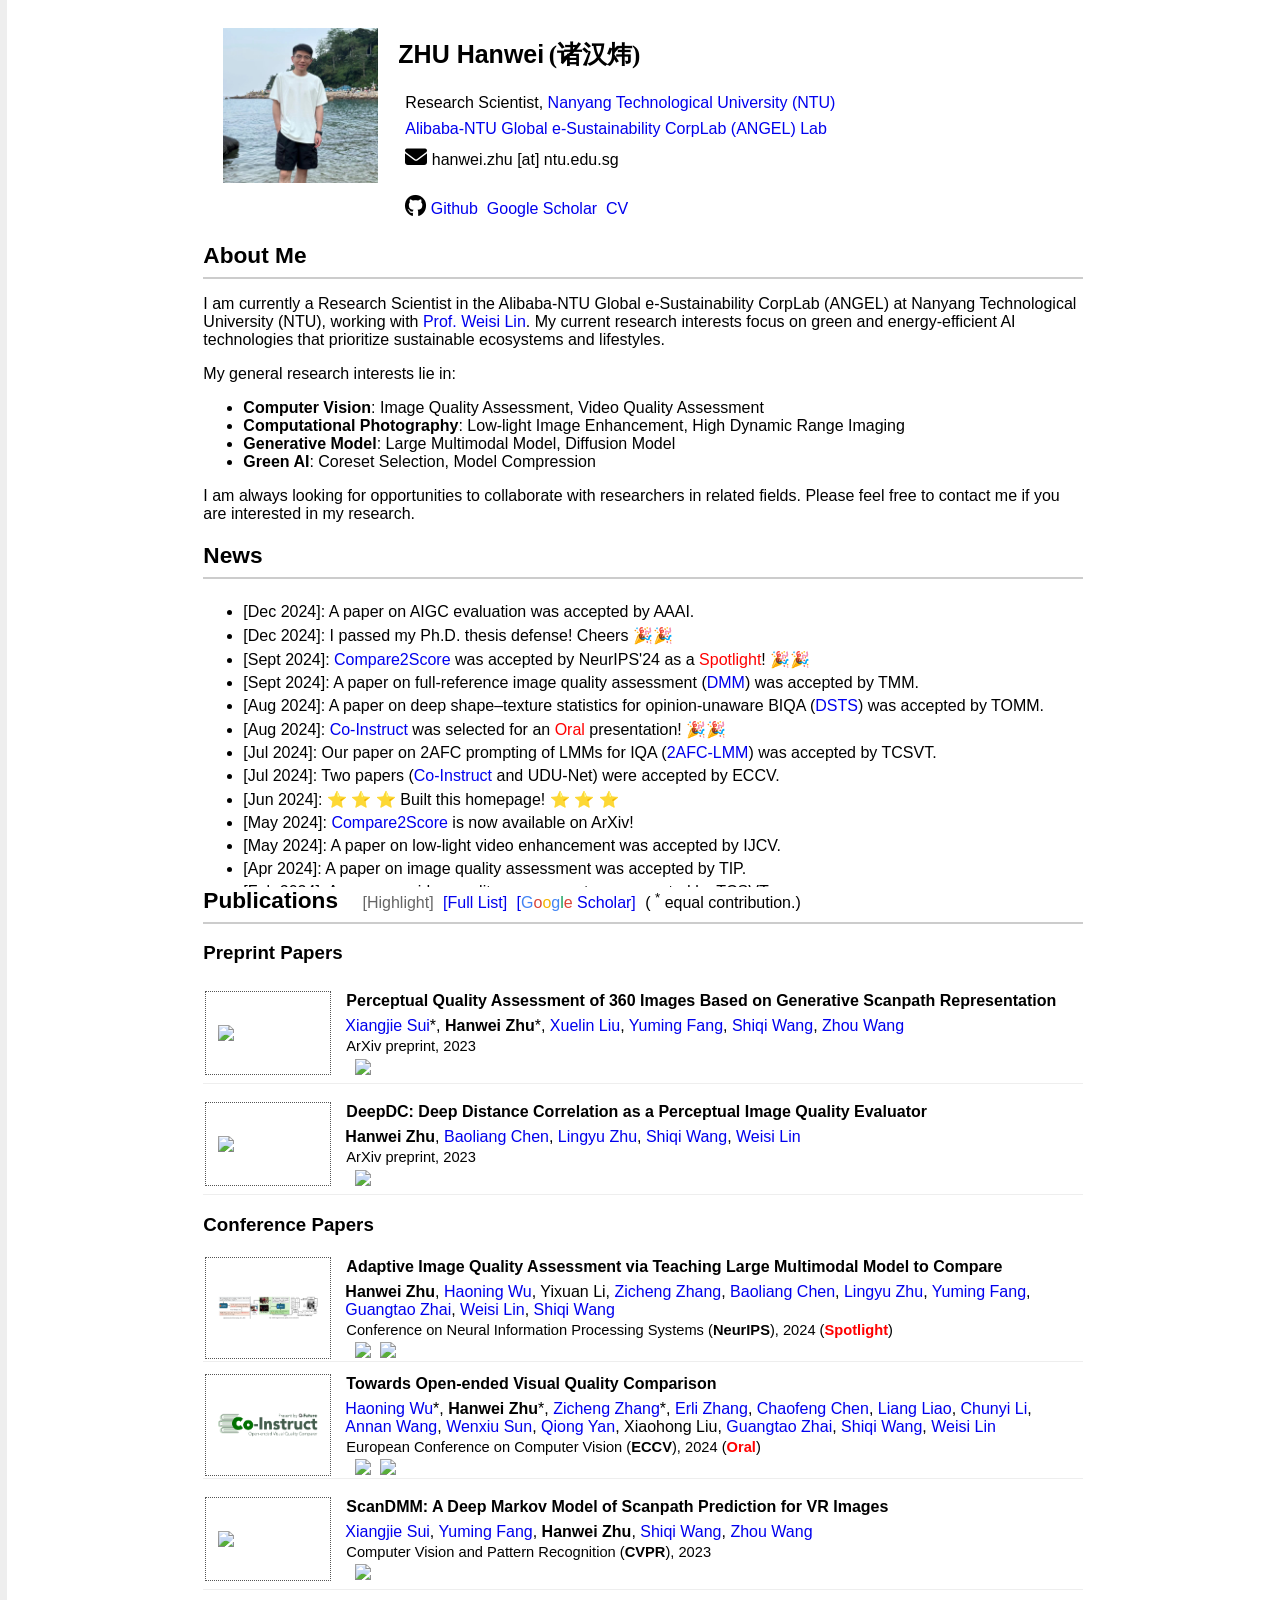
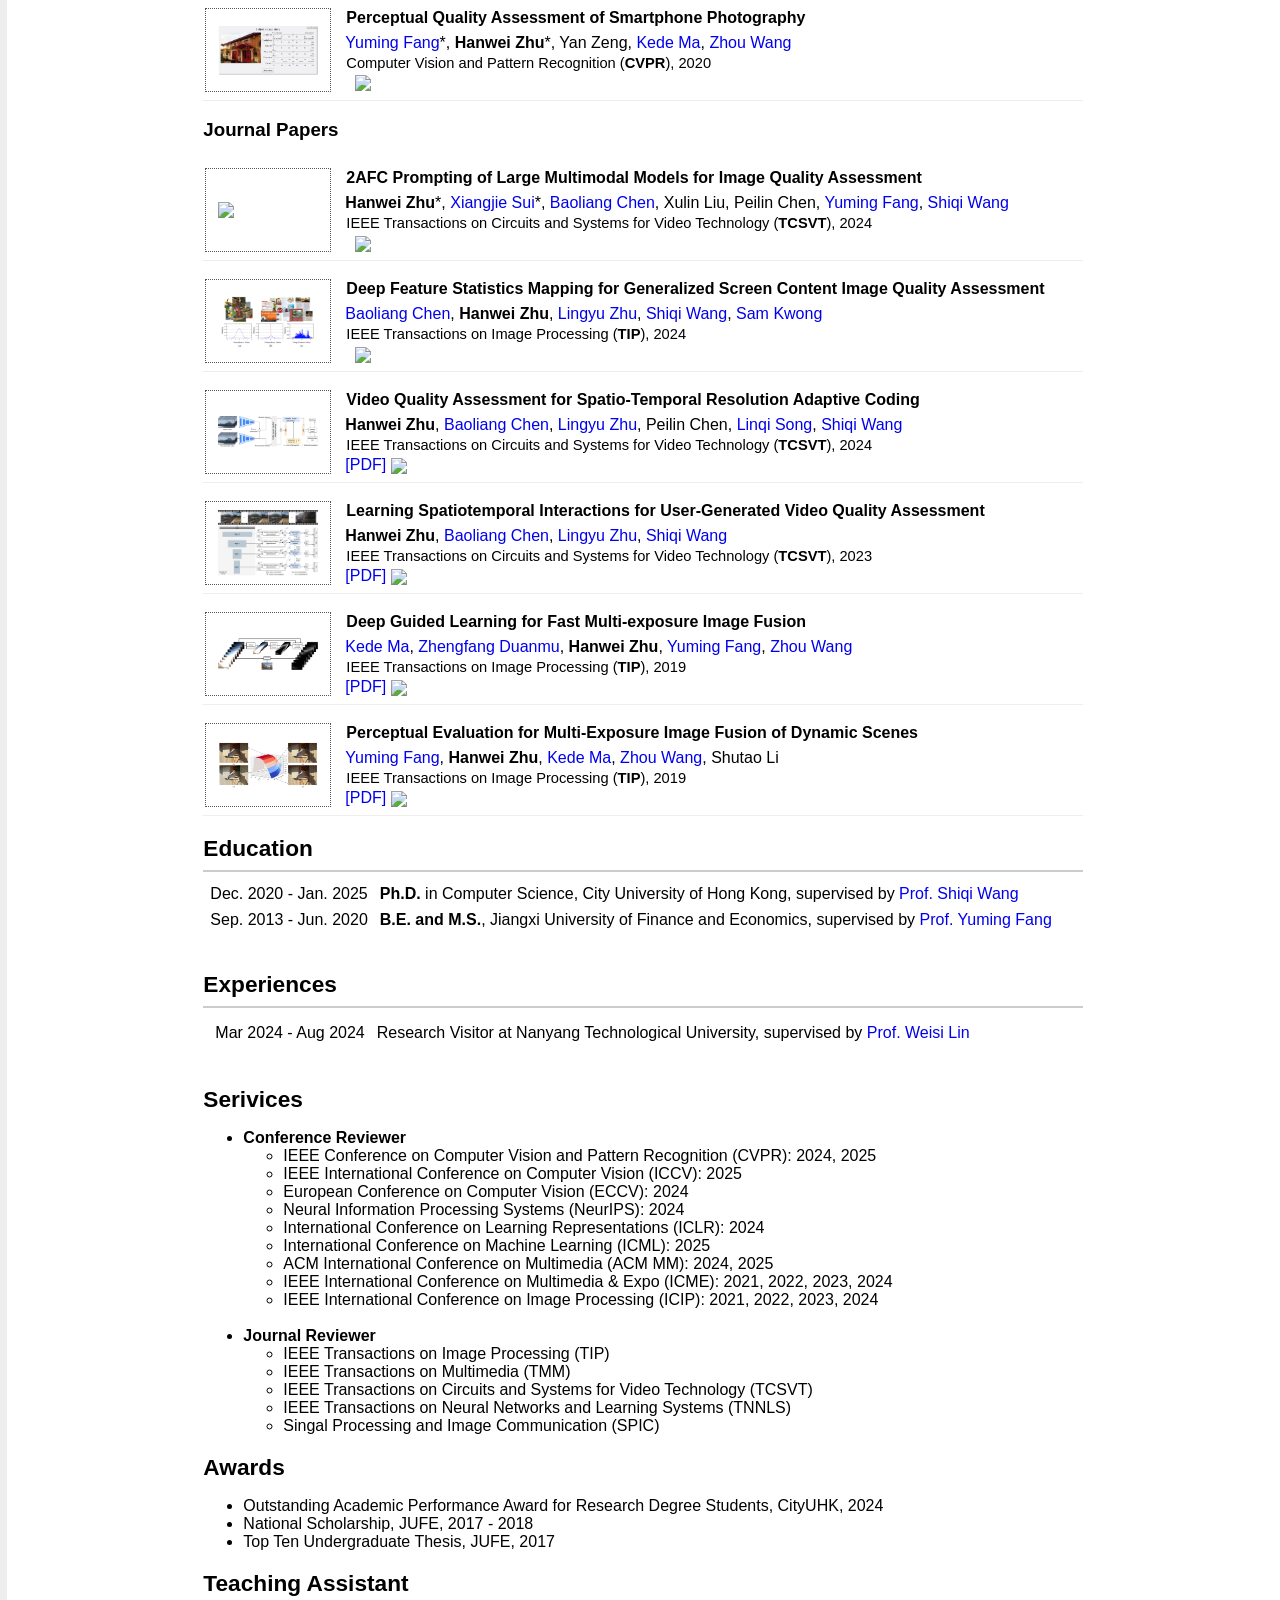
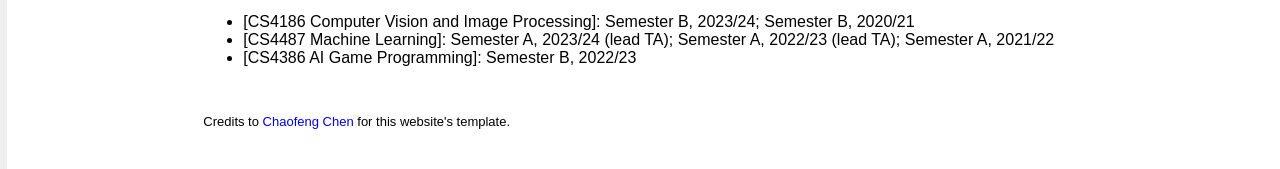
==== commit 303c5432: "typo" ====
--- a/index.html
+++ b/index.html
@@ -68,7 +68,7 @@
             <li><b>Computer Vision</b>: Image Quality Assessment, Video Quality Assessment</li>
             <li><b>Computational Photography</b>: Low-light Image Enhancement, High Dynamic Range Imaging</li>
             <li><b>Generative Model</b>: Large Multimodal Model, Diffusion Model</li>
-            <li><b>Green AI</b>: Coreset Selection; Model Compression</li>
+            <li><b>Green AI</b>: Coreset Selection, Model Compression</li>
 					</ul>
       <p> I am always looking for opportunities to collaborate with researchers in related fields. Please feel free to contact me if you are interested in my research.</p>
     <!-- </div> -->
@@ -188,9 +188,9 @@
         <li><b>Conference Reviewer</b>
           <ul>
             <li>IEEE Conference on Computer Vision and Pattern Recognition (CVPR): 2024, 2025</li>
-            <li>International Conference on Computer Vision (ICCV): 2025</li>
+            <li>IEEE International Conference on Computer Vision (ICCV): 2025</li>
             <li>European Conference on Computer Vision (ECCV): 2024</li>
-            <li>Conference on Neural Information Processing Systems (NeurIPS): 2024</li>
+            <li>Neural Information Processing Systems (NeurIPS): 2024</li>
             <li>International Conference on Learning Representations (ICLR): 2024</li>
             <li>International Conference on Machine Learning (ICML): 2025</li>
             <li>ACM International Conference on Multimedia (ACM MM): 2024, 2025</li>
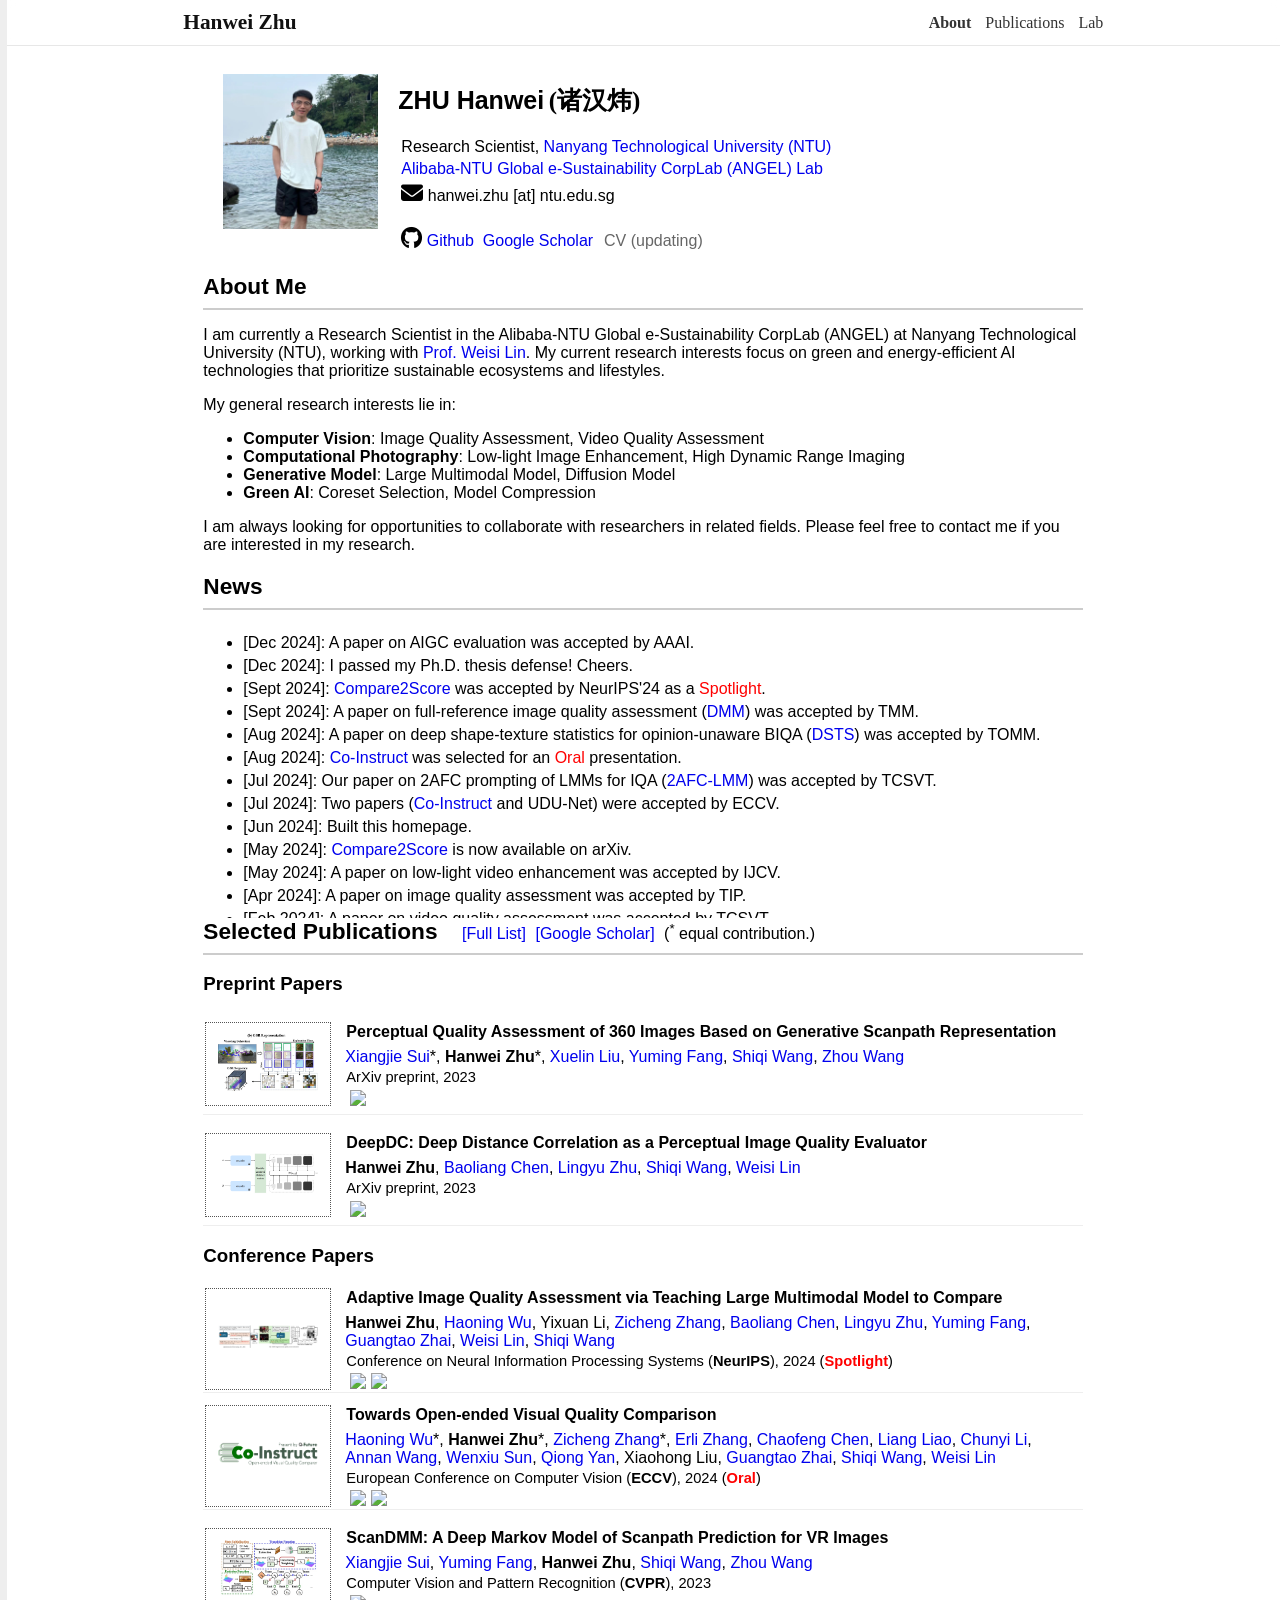
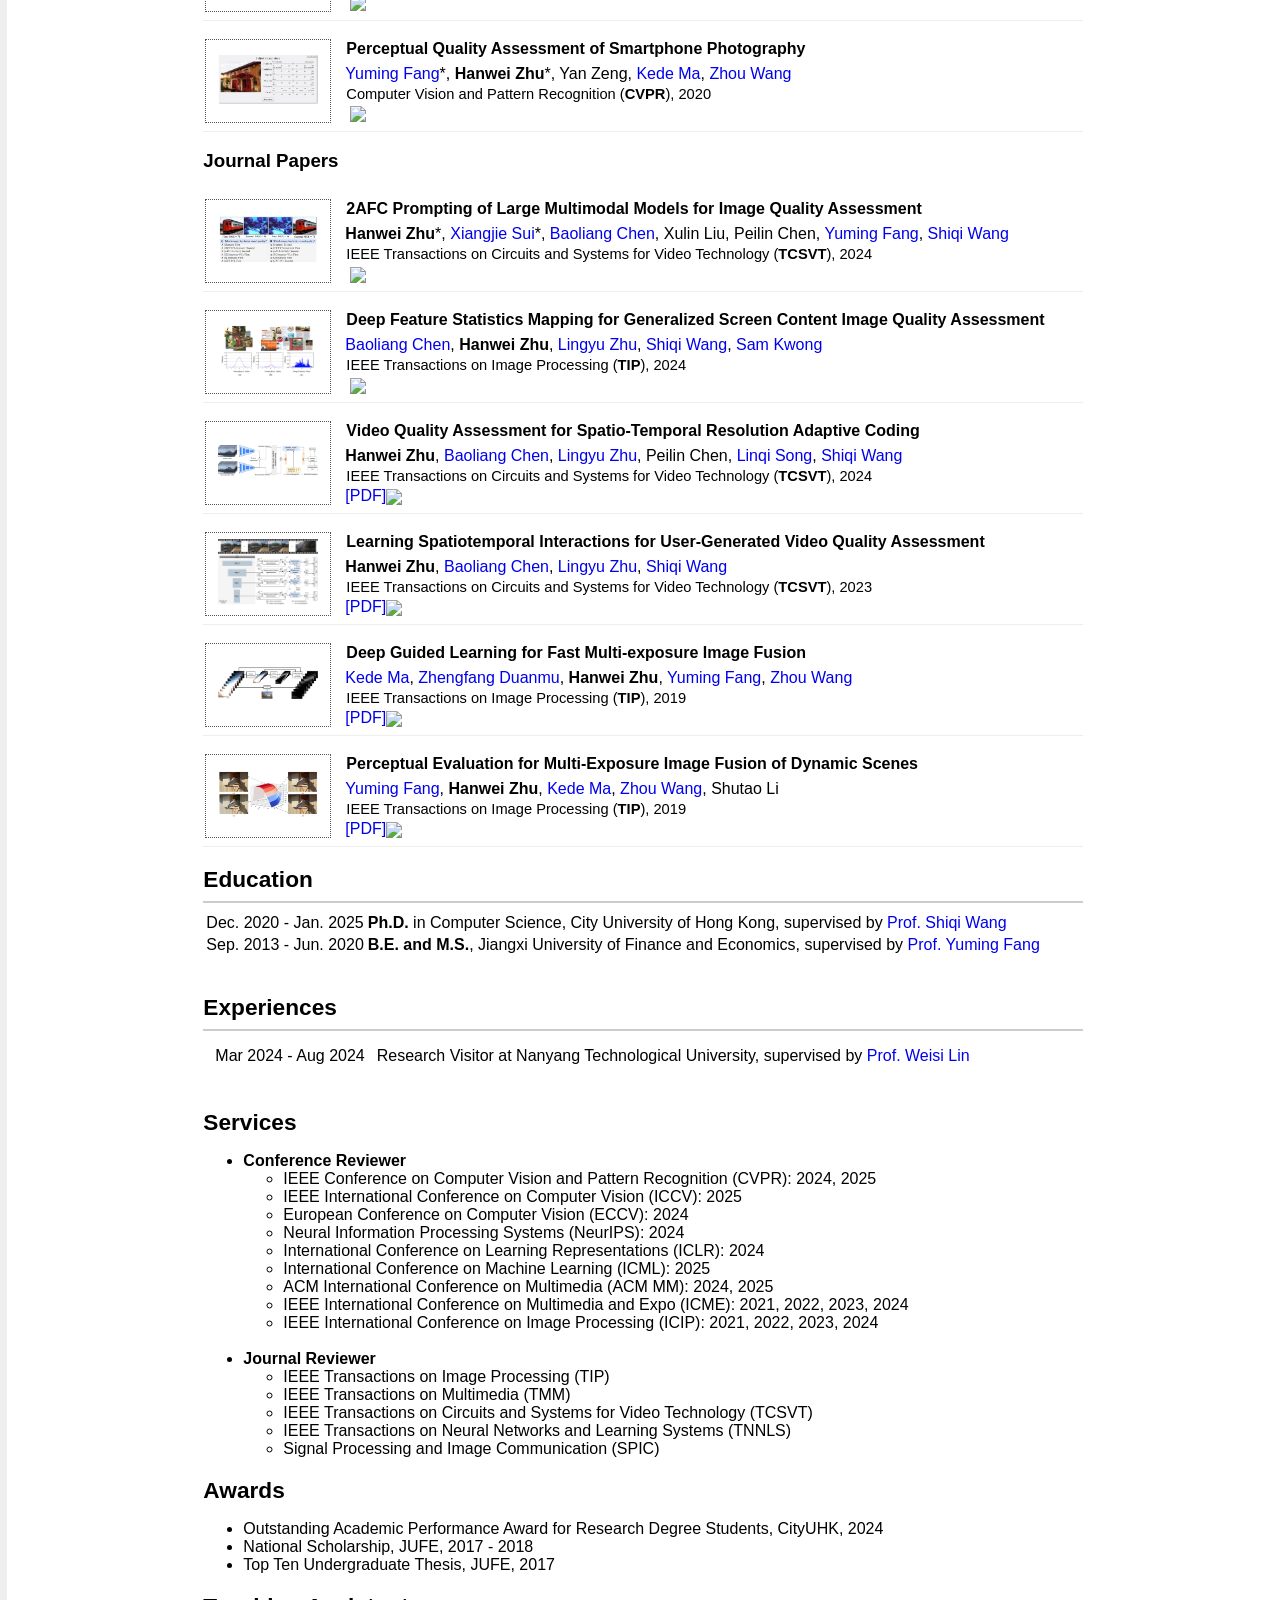
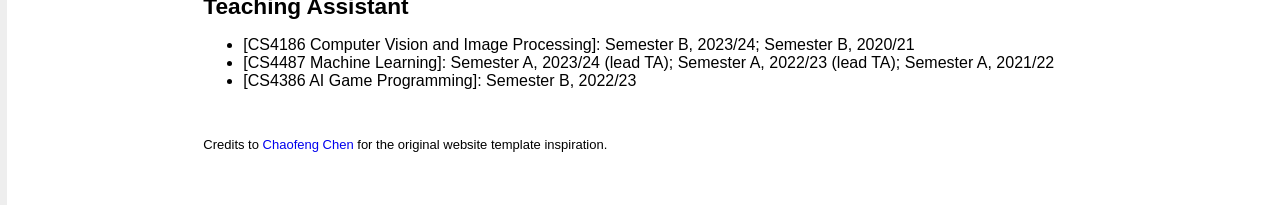
==== commit 4e2a7163: "refactor homepage structure and add lab/publications pages" ====
--- a/index.html
+++ b/index.html
@@ -1,158 +1,96 @@
-<html>
-    <meta http-equiv="Content-Type" content="text/html; charset=UTF-8">
-    <head>
-    <title>Hanwei Zhu</title>
-    <link rel="stylesheet" href="https://cdnjs.cloudflare.com/ajax/libs/font-awesome/6.2.1/css/all.min.css">
-    <link rel="stylesheet" href="https://at.alicdn.com/t/c/font_1155135_w0owrxa96yp.css">
-    <link rel="stylesheet" type="text/css" href="css/style.css">
-    <link rel="stylesheet" type="text/css" href="css/fonts.css">
-    <!-- JavaScript -->
-    <script src="https://code.jquery.com/jquery-3.6.0.min.js"></script>
+<!DOCTYPE html>
+<html lang="en">
+<head>
+  <meta charset="UTF-8">
+  <meta name="viewport" content="width=device-width, initial-scale=1.0">
+  <title>Hanwei Zhu</title>
+  <meta name="description" content="Hanwei Zhu - Personal homepage, publications, and academic activities.">
+  <link rel="stylesheet" href="https://cdnjs.cloudflare.com/ajax/libs/font-awesome/6.2.1/css/all.min.css">
+  <link rel="stylesheet" href="https://at.alicdn.com/t/c/font_1155135_w0owrxa96yp.css">
+  <link rel="stylesheet" type="text/css" href="css/style.css">
+  <link rel="stylesheet" type="text/css" href="css/fonts.css">
 </head>
 
-<body>
-	<div class="main-container">
-    <!-------------------------------  Introduction -------------------------------------------->
-		<div class="content-container font-hei">
-        <div class="hflex-container" id="profile">
-				<img src="images/hanwei1.jpg">
-				<div>
+<body data-page="home">
+  <div id="site-nav-placeholder"></div>
+
+  <div class="main-container">
+    <div class="content-container font-hei">
+      <div class="hflex-container" id="profile">
+        <img src="images/hanwei1.jpg" alt="Hanwei Zhu profile photo">
+        <div>
           <br>
-					<b style="font-size:25px">ZHU Hanwei</b>
-					<b class="font-song" style="font-size:25px">(诸汉炜)</b>
+          <b style="font-size:25px">ZHU Hanwei</b>
+          <b class="font-song" style="font-size:25px">(诸汉炜)</b>
 
-					<br><br>
-					<table>
-				        <tbody>
-                  <tr>
-                    <td>
-                      Research Scientist, <a href="https://www.ntu.edu.sg/" target="_blank">Nanyang Technological University (NTU) </a>
-                    </td>
-                  </tr>
-                  <tr>
-                    <td><a href="https://www.ntu.edu.sg/news/detail/new-alibaba-ntu-corporate-lab-to-advance-green-digital-technologies//" target="_blank">Alibaba-NTU Global e-Sustainability CorpLab (ANGEL) Lab</a></td>
-                  </tr>
-				        	<tr>
-				        		<!-- <td width="60px"><b>Email</b></td> -->
-				        		<td><i class="fa fa-envelope" style="color:black;font-size:22;"></i> hanwei.zhu [at] ntu.edu.sg</td>
-				        	</tr>
-					        <!-- <tr>
-					        	<td style="vertical-align:text-top;"><b>Office</b></td>
-					        	<td>CB411, Chow Yei Ching Building, <br>
-					        		The University of Hong Kong,
-									Pokfulam Road, Hong Kong</td> -->
-							<!-- </tr> -->
-							<tr>
-								<td colspan="2">
-									<br>
-									<a href="https://github.com/h4nwei" target="_blank"><i class="fa-brands fa-github" style="color:black;font-size:22;"></i>&nbsp;Github</a>
-                  <a href="https://scholar.google.com/citations?hl=en&user=-52izjkAAAAJ" target="_blank"><i class="iconfont icon-gscholar" style="color:black;font-size:20;"></i>&nbsp;Google Scholar</a>
-									<a href="files/Resume_HanweiZhu_en.pdf" target="_blank"><i class="iconfont icon-jianli" style="color:black;font-size:20;"></i>&nbsp;CV</a>
+          <br><br>
+          <table>
+            <tbody>
+              <tr>
+                <td>Research Scientist, <a href="https://www.ntu.edu.sg/" target="_blank">Nanyang Technological University (NTU)</a></td>
+              </tr>
+              <tr>
+                <td><a href="https://www.ntu.edu.sg/news/detail/new-alibaba-ntu-corporate-lab-to-advance-green-digital-technologies//" target="_blank">Alibaba-NTU Global e-Sustainability CorpLab (ANGEL) Lab</a></td>
+              </tr>
+              <tr>
+                <td><i class="fa fa-envelope" style="color:black;font-size:22px;"></i> hanwei.zhu [at] ntu.edu.sg</td>
+              </tr>
+              <tr>
+                <td>
+                  <br>
+                  <a href="https://github.com/h4nwei" target="_blank"><i class="fa-brands fa-github" style="color:black;font-size:22px;"></i>&nbsp;Github</a>
+                  <a href="https://scholar.google.com/citations?hl=en&user=-52izjkAAAAJ" target="_blank"><i class="iconfont icon-gscholar" style="color:black;font-size:20px;"></i>&nbsp;Google Scholar</a>
+                  <span class="disabled-link"><i class="iconfont icon-jianli" style="color:black;font-size:20px;"></i>&nbsp;CV (updating)</span>
                 </td>
-								</td>
-							</tr>
-				        </tbody>
-		        	</table>
-			    </div>
+              </tr>
+            </tbody>
+          </table>
         </div>
-		<!-- </div> -->
-    <!-------------------------------  About me -------------------------------------------->
-		<!-- <div class="content-container"> -->
-			<h2>About Me</h2>
+      </div>
+
+      <h2>About Me</h2>
       <hr>
-			<p>I am currently a Research Scientist in the Alibaba-NTU Global e-Sustainability CorpLab (ANGEL) at Nanyang Technological University (NTU), working with <a href="https://personal.ntu.edu.sg/wslin/Home.html" target="_blank">Prof. Weisi Lin</a>. My current research interests focus on green and energy-efficient AI technologies that prioritize sustainable ecosystems and lifestyles. </p>
-      
+      <p>I am currently a Research Scientist in the Alibaba-NTU Global e-Sustainability CorpLab (ANGEL) at Nanyang Technological University (NTU), working with <a href="https://personal.ntu.edu.sg/wslin/Home.html" target="_blank">Prof. Weisi Lin</a>. My current research interests focus on green and energy-efficient AI technologies that prioritize sustainable ecosystems and lifestyles.</p>
 
-			<p>My general research interests lie in:</p>
-          <ul>
-            <li><b>Computer Vision</b>: Image Quality Assessment, Video Quality Assessment</li>
-            <li><b>Computational Photography</b>: Low-light Image Enhancement, High Dynamic Range Imaging</li>
-            <li><b>Generative Model</b>: Large Multimodal Model, Diffusion Model</li>
-            <li><b>Green AI</b>: Coreset Selection, Model Compression</li>
-					</ul>
-      <p> I am always looking for opportunities to collaborate with researchers in related fields. Please feel free to contact me if you are interested in my research.</p>
-    <!-- </div> -->
-    <!-------------------------------  News -------------------------------------------->
-    <h2>News</h2>
-    <hr>
-    <div class="news">
-    <ul class="news">
-        <!-- <li style="color: red;">⭐ Use <code style="color: black;background-color: yellow;">pip install pyiqa</code> to try our PyTorch toolbox for Image Quality Assessment<a href="https://github.com/chaofengc/IQA-PyTorch" target="_blank"><img class="imgbadge" src="https://img.shields.io/github/stars/Chaofengc/IQA-PyTorch?style=social"></a>.</li>-->
-        <!-- <li style="color: red;">⭐ Find a comprehensive survey about Image Quality Assessment here: <a href="https://github.com/chaofengc/Awesome-Image-Quality-Assessment" target="_blank"><img class="imgbadge" src="https://img.shields.io/github/stars/Chaofengc/Awesome-Image-Quality-Assessment?style=social"></a>.</li>  -->
-        <li>[Dec 2024]: A paper on AIGC evaluation was accepted by AAAI.</li>
-        <li>[Dec 2024]: I passed my Ph.D. thesis defense! Cheers 🎉🎉</li>
-        <li>[Sept 2024]: <a href="https://arxiv.org/pdf/2405.19298" target="_blank">Compare2Score</a> was accepted by NeurIPS'24 as a <span style="color:red;">Spotlight</span>! 🎉🎉</li>
-        <li>[Sept 2024]: A paper on full-reference image quality assessment (<a href="https://arxiv.org/pdf/2302.11464v1" target="_blank">DMM</a>) was accepted by TMM.</li>
-        <li>[Aug 2024]: A paper on deep shape–texture statistics for opinion-unaware BIQA (<a href="https://arxiv.org/pdf/2401.08107" target="_blank">DSTS</a>) was accepted by TOMM.</li>
-        <li>[Aug 2024]: <a href="https://co-instruct.github.io" target="_blank">Co-Instruct</a> was selected for an <span style="color:red;">Oral</span> presentation! 🎉🎉</li>
-        <li>[Jul 2024]: Our paper on 2AFC prompting of LMMs for IQA (<a href="https://arxiv.org/pdf/2405.19298" target="_blank">2AFC-LMM</a>) was accepted by TCSVT.</li>
-        <li>[Jul 2024]: Two papers (<a href="https://arxiv.org/abs/2402.16641" target="_blank">Co-Instruct</a> and UDU-Net) were accepted by ECCV.</li>
-        <li>[Jun 2024]: ⭐ ⭐ ⭐ Built this homepage! ⭐ ⭐ ⭐</li>
-        <li>[May 2024]: <a href="https://arxiv.org/pdf/2405.19298" target="_blank">Compare2Score</a> is now available on ArXiv!</li>
-        <li>[May 2024]: A paper on low-light video enhancement was accepted by IJCV.</li>
-        <li>[Apr 2024]: A paper on image quality assessment was accepted by TIP.</li>
-        <li>[Feb 2024]: A paper on video quality assessment was accepted by TCSVT.</li>
+      <p>My general research interests lie in:</p>
+      <ul>
+        <li><b>Computer Vision</b>: Image Quality Assessment, Video Quality Assessment</li>
+        <li><b>Computational Photography</b>: Low-light Image Enhancement, High Dynamic Range Imaging</li>
+        <li><b>Generative Model</b>: Large Multimodal Model, Diffusion Model</li>
+        <li><b>Green AI</b>: Coreset Selection, Model Compression</li>
+      </ul>
+      <p>I am always looking for opportunities to collaborate with researchers in related fields. Please feel free to contact me if you are interested in my research.</p>
 
-    </ul>
-    </div>
+      <h2>News</h2>
+      <hr>
+      <div class="news">
+        <ul class="news" id="news-list">
+          <li>Loading news...</li>
+        </ul>
+      </div>
 
-   
-    <!-------------------------------  Publications -------------------------------------------->
-    <div id="publication-switch">
-        <h2 style="display: inline;">Publications</h2>
+      <div id="publication-switch">
+        <h2 style="display: inline;">Selected Publications</h2>
         <ul class="inlineList">
-            <li><a href="javascript:void(0)" class="disabled">[Highlight]</a></li>
-            <li><a href="javascript:void(0)">[Full List]</a></li>
-            <li><a href="https://scholar.google.com/citations?hl=en&user=-52izjkAAAAJ" target="_blank" class="mobile-display">[<font color="#4285F4">G</font><font color="#DB4437">o</font><font color="#F4B400">o</font><font color="#4285F4">g</font><font color="#0F9D58">l</font><font color="#DB4437">e</font> Scholar]</a></li>
-            <li>( <sup>*</sup> equal contribution.)</li>
+          <li><a href="publications.html">[Full List]</a></li>
+          <li><a href="https://scholar.google.com/citations?hl=en&user=-52izjkAAAAJ" target="_blank">[Google Scholar]</a></li>
+          <li>(<sup>*</sup> equal contribution.)</li>
         </ul>
-    </div> 
-    <hr>
+      </div>
+      <hr>
 
-    <div id="highlight-publication">
+      <div id="selected-publication">
         <h3>Preprint Papers</h3>
         <ul class="preprint"></ul>
         <h3>Conference Papers</h3>
         <ul class="conference"></ul>
         <h3>Journal Papers</h3>
         <ul class="journal"></ul>
-    </div> <!-- #highlight-publication -->
-    <div id="full-list-publication" style="display: none;">
-        <h4>Preprint Papers</h4>
-        <ol class="preprint"></ol>
-        <h4>Conference Papers</h4>
-        <ol class="conference"></ol>
-        <h4>Journal Papers</h4>
-        <ol class="journal"></ol>
-    </div> <!-- #full-list-publication -->
+      </div>
 
-      <!-- <h2>PhD Dissertation</h2>
-          <div class="hflex-container" id="paper">
-            <table>
-              <tr>
-                <td rowspan="4" width="100px">
-          	      <img src="images/Logo_HKU.jpg">
-                </td>
-                <td>
-                  <p class="title" style="font-size: 13pt;">Face Sketch Synthesis and Face Super Resolution in the Wild with Deep Learning</p>
-                </td>
-              </tr>
-              <tr><td>
-          		    <p class="authors" style="font-size: 13pt;"><span class="author_me">Chaofeng Chen</span></p>
-              </td></tr>
-              <tr><td>
-                  <p class="venue" style="font-size: 12pt;">Dept. of Computer Science, The University of Hong Kong, 2020</p>
-              </td></tr>
-              <tr><td>
-                  <a class="pdflink" href="https://hub.hku.hk/handle/10722/297490" target="_blank">HKU Theses Online</a>
-              </td></tr>
-            </table>
-          </div>   -->
- <!-------------------------------  Education -------------------------------------------->
-    <!-- <div class="content-container" display="flex"> -->
       <h2>Education</h2>
       <hr>
-        <div class="education">
+      <div class="education">
         <table>
           <tr>
             <td>Dec. 2020 - Jan. 2025</td>
@@ -165,26 +103,21 @@
         </table>
       </div>
       <br>
-      <!-------------------------------  Experience -------------------------------------------->
-      <!-- <div class="content-container" display="flex"> -->
+
       <h2>Experiences</h2>
       <hr>
-        <div class="experience">
+      <div class="experience">
         <table>
           <tr>
             <td>Mar 2024 - Aug 2024</td>
             <td>Research Visitor at Nanyang Technological University, supervised by <a href="https://personal.ntu.edu.sg/wslin/Home.html" target="_blank">Prof. Weisi Lin</a></td>
           </tr>
-          <!-- <tr>
-            <td>Oct 2021 - Nov 2022</td>
-            <td>Research Intern at Pengcheng Laboratory</a></td>
-          </tr> -->
         </table>
       </div>
       <br>
-    <!-------------------------------  Other information -------------------------------------------->
-      <h2>Serivices</h2>
-			<ul>
+
+      <h2>Services</h2>
+      <ul>
         <li><b>Conference Reviewer</b>
           <ul>
             <li>IEEE Conference on Computer Vision and Pattern Recognition (CVPR): 2024, 2025</li>
@@ -194,159 +127,58 @@
             <li>International Conference on Learning Representations (ICLR): 2024</li>
             <li>International Conference on Machine Learning (ICML): 2025</li>
             <li>ACM International Conference on Multimedia (ACM MM): 2024, 2025</li>
-            <li>IEEE International Conference on Multimedia & Expo (ICME): 2021, 2022, 2023, 2024</li>
+            <li>IEEE International Conference on Multimedia and Expo (ICME): 2021, 2022, 2023, 2024</li>
             <li>IEEE International Conference on Image Processing (ICIP): 2021, 2022, 2023, 2024</li>
           </ul>
         </li>
         <br>
-				<li><b>Journal Reviewer</b>
+        <li><b>Journal Reviewer</b>
           <ul>
             <li>IEEE Transactions on Image Processing (TIP)</li>
             <li>IEEE Transactions on Multimedia (TMM)</li>
             <li>IEEE Transactions on Circuits and Systems for Video Technology (TCSVT)</li>
             <li>IEEE Transactions on Neural Networks and Learning Systems (TNNLS)</li>
-            <li>Singal Processing and Image Communication (SPIC)</li>
+            <li>Signal Processing and Image Communication (SPIC)</li>
           </ul>
-			</ul>
+        </li>
+      </ul>
 
-      <h2>Awards</h2> 
-			<ul>
-        <li>Outstanding Academic Performance Award for Research Degree Students, CityUHK, 2024</li> 
-				<li>National Scholarship, JUFE, 2017 - 2018</li>
+      <h2>Awards</h2>
+      <ul>
+        <li>Outstanding Academic Performance Award for Research Degree Students, CityUHK, 2024</li>
+        <li>National Scholarship, JUFE, 2017 - 2018</li>
         <li>Top Ten Undergraduate Thesis, JUFE, 2017</li>
-			</ul>
+      </ul>
 
-		  <!-- <div class="content-container"> -->
-			<h2>Teaching Assistant</h2>
-			<ul>
+      <h2>Teaching Assistant</h2>
+      <ul>
         <li>[CS4186 Computer Vision and Image Processing]: Semester B, 2023/24; Semester B, 2020/21</li>
-				<li>[CS4487 Machine Learning]: Semester A, 2023/24 (lead TA); Semester A, 2022/23 (lead TA); Semester A, 2021/22</li>
-				<li>[CS4386 AI Game Programming]: Semester B, 2022/23</li>
-			</ul>
+        <li>[CS4487 Machine Learning]: Semester A, 2023/24 (lead TA); Semester A, 2022/23 (lead TA); Semester A, 2021/22</li>
+        <li>[CS4386 AI Game Programming]: Semester B, 2022/23</li>
+      </ul>
 
-      <div style="max-width: 20%; margin: 0 auto">
+      <div id="clustrmap-wrapper" style="max-width: 20%; margin: 0 auto">
         <script type="text/javascript" id="clstr_globe" src="//clustrmaps.com/globe.js?d=HUwyCo-CBsqCMTaiKfX7k2PAHFphv807ouRfigpcKO8"></script>
       </div>
 
-      <table style="width:100%;border:0px;border-spacing:0px;border-collapse:separate;margin-right:auto;margin-left:auto;"><tbody>
-        <tr>
-          <td style="padding:0px">
-            <br>
-            <p style="text-align:left;font-size:small;">
-              Credits to <a href="https://chaofengc.github.io/">Chaofeng Chen</a> for this website's template.
-            </p>
-          </td>
-        </tr>
-      </tbody></table>
-	</div>
-    <!-- loadPublications -->
-    <!-- <script src="publications.js"></script>  -->
-    <script src="publications.js"></script>
-    <script type="text/javascript">
-      $(function() {
-        loadPublications(data['publications'], data['fields'], data['author_links'], 'Hanwei Zhu');
-      })
-    </script>
-    <script type="text/javascript">
-        $('li:nth-child(1)', '#publication-switch').on('click', function() {
-            $('li:nth-child(2) > a', '#publication-switch').removeClass('disabled')
-            $('li:nth-child(1) > a', '#publication-switch').addClass('disabled')
-            $('#full-list-publication').hide()
-            $('#highlight-publication').show()
-        })
-        $('li:nth-child(2)', '#publication-switch').on('click', function() {
-            $('li:nth-child(1) > a', '#publication-switch').removeClass('disabled')
-            $('li:nth-child(2) > a', '#publication-switch').addClass('disabled')
-            $('#highlight-publication').hide()
-            $('#full-list-publication').show()
-        })
-    </script>
-    <script >
-        function loadPublications(publications, fields, author_links, fullName) {
+      <table style="width:100%;border:0;border-spacing:0;border-collapse:separate;margin-right:auto;margin-left:auto;">
+        <tbody>
+          <tr>
+            <td style="padding:0">
+              <br>
+              <p style="text-align:left;font-size:small;">
+                Credits to <a href="https://chaofengc.github.io/">Chaofeng Chen</a> for the original website template inspiration.
+              </p>
+            </td>
+          </tr>
+        </tbody>
+      </table>
+    </div>
+  </div>
 
-            for (let i = 0; i < publications.length; ++ i) {
-                let p = publications[i],
-                    dest = 'journal' in p ? 'journal' : 'conference' in p ? 'conference' : 'preprint',
-                    links = ''
-
-                for ( let f in fields ) {
-                    if (p[f]) {
-                        links += `<li class="list-inline-item"><a href="${p[f]}" target="_blank">[${fields[f]}]</a></li>`;
-                    }
-                }
-
-                for (let f in author_links) {
-                  p['authors'] = p['authors'].replace(f, `<a href="${author_links[f]}" target="_blank">${f}</a>`)
-                }
-
-                if ("bibtex" in p) {
-                    links += '<li class="list-inline-item">' + 
-                             '  <a href="javascript:void(0)" class="bibtex">[BibTeX]</a>' +
-                             '</li>'
-                }
-
-                if ("github" in p) {
-                    links += `<li>${p['github'] ? '<a href="' + p['github'] + '" target="_blank"><img class="imgbadge" src="https://img.shields.io/github/stars/' + p['github'].split('/').slice(-2).join('/') + '?style=social"></a>' : ''}</li>`
-                }
-
-                if ("oral" in p) {
-                  p['year'] = `${p['year']} (<b style='color:red;'>${p['oral']}</b>)` 
-                }
-
-                // Highlights
-                if ("highlight" in p && p['highlight']) {
-                  let imgHtml = '<img src="' + p['img'] + '" alt="Highlight">';
-                  if ('img-overlay' in p) {
-                      imgHtml += '<div class="overlay transparent"><img src="' + p['img-overlay'] + '"></div>';
-                  }
-                  $('#highlight-publication ul.' + dest).append(
-                    `<li>
-                      <div class="hflex-container" id="paper">
-                        <table>
-                          <tr>
-                            <td rowspan="4" class="imgtd">
-                              <img src="${p['img']}">
-                            </td>
-                            <td>
-                              <p class="title">${p['title']}</p>
-                            </td>
-                          </tr>
-                          <tr><td>
-                             ${p['authors'].replace(fullName, '<b>' + fullName + '</b>')}
-                          </td></tr>
-                          <tr><td>
-                              <p class="venue">${p[dest]}, ${p['year']}</p> 
-                          </td></tr>
-                          <tr><td>
-                              ${p['pdf'] ? '<a href="' + p['pdf'] + '" target="_blank">[PDF]</a>' : ''}
-                              ${p['arxiv'] ? '<a href="' + p['arxiv'] + '" target="_blank"><img class="imgbadge arxivbadge"></a>' : ''}
-                              ${p['github'] ? '<a href="' + p['github'] + '" target="_blank"><img class="imgbadge" src="https://img.shields.io/github/stars/' + p['github'].split('/').slice(-2).join('/') + '?style=social"></a>' : ''}
-                              ${p['project'] ? '<a href="' + p['project'] + '" target="_blank"><img class="prjbadge" src="https://img.shields.io/badge/Project-' + p['project'].split('/').slice(-2).join('') + '-e9f1f6?style=flat-square"></a>' : ''}
-                          </td></tr>
-                        </table>
-                      </div>
-                    </li>
-                    `
-                  );
-                }
-                // Full List
-                  
-                if ("highlight" in p && p['highlight']) {
-                  $('#full-list-publication ol.' + dest).append(
-                    `<li class="full-list-itemhl">"${p['title']}." <em>${p['authors'].replace(fullName, '<strong>' + fullName + '</strong>')}.</em> ${p[dest]}, ${p['year']}. ${p['impact_factor'] ? '(IF = ' + p['impact_factor'] + ')' : ''} ${p['note'] || ''} <ul class="full-list">${links}</ul>
-                    </li>
-                    `
-                  );
-                } else {
-                  $('#full-list-publication ol.' + dest).append(
-                    `<li class="full-list-item">"${p['title']}." <em>${p['authors'].replace(fullName, '<strong>' + fullName + '</strong>')}.</em> ${p[dest]}, ${p['year']}. ${p['impact_factor'] ? '(IF = ' + p['impact_factor'] + ')' : ''} ${p['note'] || ''} <ul class="full-list">${links}</ul>
-                    </li>
-                    `
-                  );
-                }
-              }
-        }
-    // </script>
- 
+  <script src="js/navigation.js"></script>
+  <script src="js/news.js"></script>
+  <script src="publications.js"></script>
+  <script src="js/publications-render.js"></script>
 </body>
 </html>
--- a/css/style.css
+++ b/css/style.css
@@ -2,7 +2,46 @@
      margin:         auto;
      background-color: #eee;
      font-size:      12pt;
-	   padding-left:   5pt;
+     padding-left:   5pt;
+}
+
+.site-header {
+  position: sticky;
+  top: 0;
+  z-index: 1000;
+  background: rgba(255, 255, 255, 0.95);
+  border-bottom: 1px solid #e7e7e7;
+  backdrop-filter: blur(4px);
+}
+
+.site-header-inner {
+  max-width: 920px;
+  margin: 0 auto;
+  padding: 10px 16px;
+  display: flex;
+  align-items: center;
+  justify-content: space-between;
+}
+
+.site-title {
+  font-size: 16pt;
+  font-weight: bold;
+  color: #111;
+}
+
+.site-nav a {
+  margin-left: 14px;
+  color: #333;
+}
+
+.site-nav a.active {
+  font-weight: bold;
+}
+
+.disabled-link {
+  color: #666;
+  cursor: default;
+  margin-left: 2px;
 }
 
 h1   {
@@ -86,9 +125,9 @@
 }
 
 #profile img{
-    width: 155;
+    width: 155px;
     max-height: 300px;
-    margin: 8 20 20 20;
+    margin: 8px 20px 20px 20px;
     object-fit: contain;
 }
 
@@ -198,7 +237,7 @@
   display: inline-block;
 }
 
-.experience table, td {
+.experience table, .experience td {
   vertical-align: top;
   padding: 3px 5px 3px 5px;
 }
@@ -206,7 +245,8 @@
 /*  Paper styles
     FontAwesome reference: http://astronautweb.co/snippet/font-awesome/
 --------------------------------------*/
-#highlight-publication ul {
+#highlight-publication ul,
+#selected-publication ul {
 	padding: 0;
 	list-style: none;
 }
@@ -222,7 +262,7 @@
     margin-bottom: 10px;
     margin-top: 10px;
     /* max-height: 150px; */
-    max-width: 900;
+    max-width: 900px;
     min-height: 100px;
     align-items: center;
 }
@@ -274,7 +314,7 @@
 #paper .authors {
     padding: 1px;
     margin: 1px;
-    font-size: 10pt
+    font-size: 10pt;
     /* color: #1F618D; */
     /* font-style: italic; */
 }
@@ -298,34 +338,136 @@
 #paper .pdflink::before{
   font-family: FontAwesome;
   color: black;
-  margin: 5 5 5 2;
+  margin: 5px 5px 5px 2px;
   content: "\f1c1";
 }
 
 #paper .codelink::before{
   font-family: FontAwesome;
   color: black;
-  margin: 5 5 5 5;
+  margin: 5px;
   content: "\f09b";
 }
 
 #paper .pptlink::before{
   font-family: FontAwesome;
   color: black;
-  margin: 5 5 5 5;
-  content: "\f1c4"
+  margin: 5px;
+  content: "\f1c4";
 }
 
 #paper .prjlink::before{
   font-family: FontAwesome;
   color: black;
-  margin: 5 5 5 5;
-  content: "\f085"
+  margin: 5px;
+  content: "\f085";
 }
 
 #paper .coming{
   font-family: FontAwesome;
   font-style: italic;
   color: gray;
-  margin: 5 5 5 5;
-}
+  margin: 5px;
+}
+
+.pub-filter-group {
+  margin-bottom: 15px;
+}
+
+.pub-filter-btn {
+  border: 1px solid #d7d7d7;
+  background: #fafafa;
+  padding: 6px 10px;
+  margin-right: 8px;
+  border-radius: 6px;
+  cursor: pointer;
+}
+
+.pub-filter-btn.active {
+  background: #1f6feb;
+  color: #fff;
+  border-color: #1f6feb;
+}
+
+.lab-tagline {
+  color: #333;
+  margin-bottom: 18px;
+}
+
+.lab-section {
+  margin-top: 20px;
+  margin-bottom: 20px;
+}
+
+.openings-contact-box {
+  margin-top: 12px;
+  background: #f7f9fc;
+  border: 1px solid #e5eaf2;
+  border-radius: 8px;
+  padding: 12px;
+}
+
+.member-grid {
+  display: grid;
+  grid-template-columns: repeat(auto-fill, minmax(240px, 1fr));
+  gap: 12px;
+  margin-bottom: 16px;
+}
+
+.member-card {
+  border: 1px solid #e8e8e8;
+  border-radius: 8px;
+  padding: 12px;
+  background: #fff;
+}
+
+.member-name {
+  margin: 0 0 6px 0;
+}
+
+.member-title {
+  margin: 0 0 8px 0;
+  color: #333;
+  font-weight: 600;
+}
+
+.member-bio {
+  margin: 0 0 10px 0;
+  color: #555;
+}
+
+.member-links {
+  display: flex;
+  flex-wrap: wrap;
+  gap: 8px;
+}
+
+.member-link {
+  font-size: 10pt;
+}
+
+.empty-text {
+  color: #666;
+  font-style: italic;
+}
+
+@media (max-width: 768px) {
+  .site-header-inner {
+    flex-direction: column;
+    align-items: flex-start;
+    gap: 6px;
+  }
+
+  .site-nav a {
+    margin-left: 0;
+    margin-right: 10px;
+  }
+
+  #profile {
+    flex-direction: column;
+  }
+
+  .member-grid {
+    grid-template-columns: 1fr;
+  }
+}
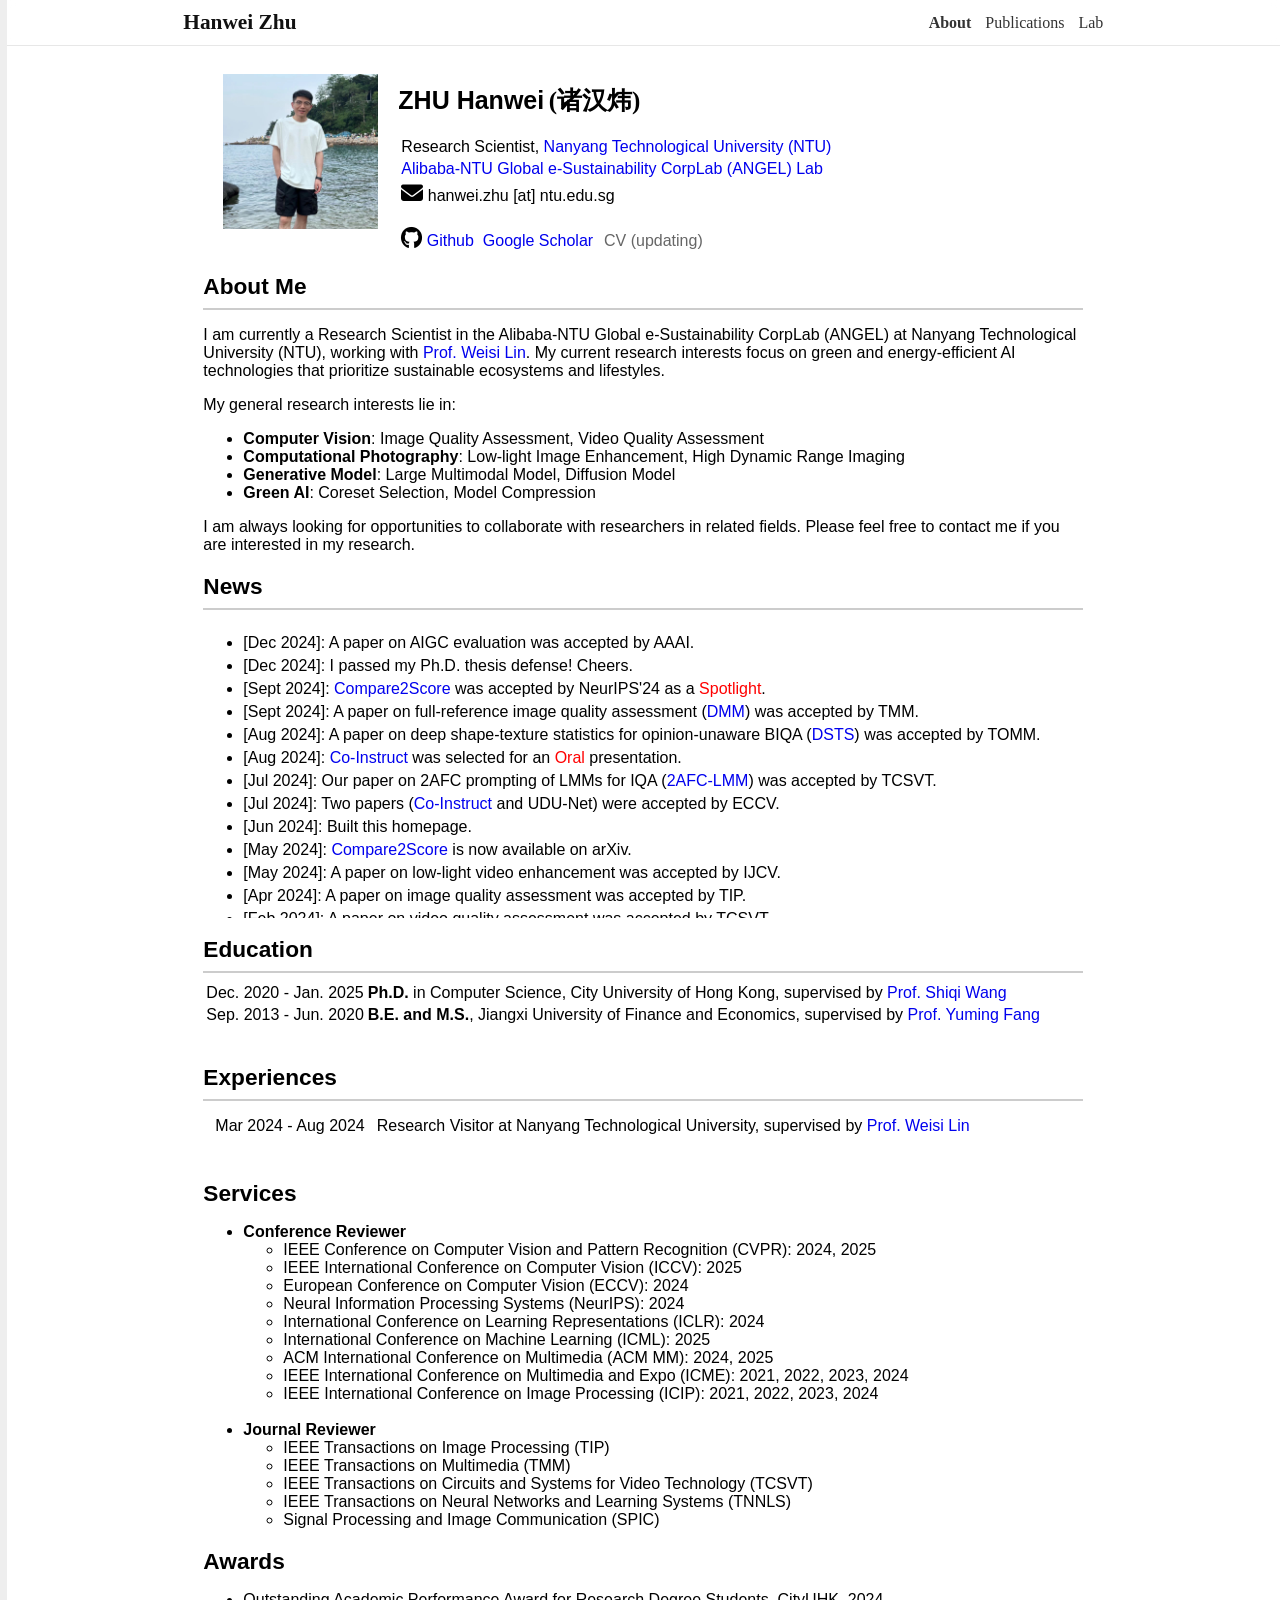
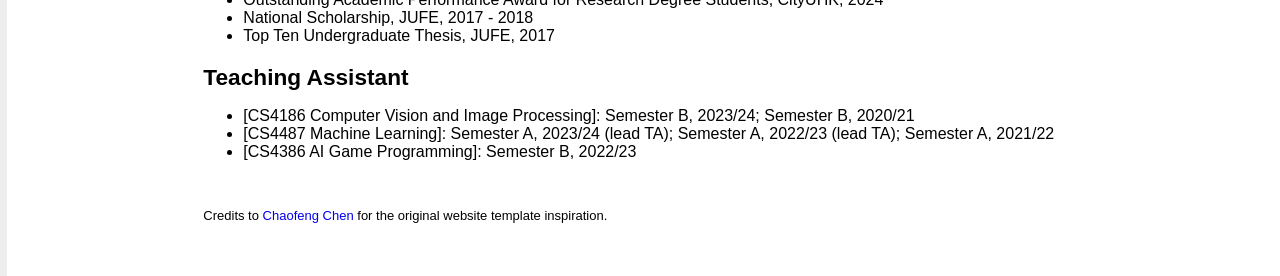
==== commit 0816ef70: "second try" ====
--- a/index.html
+++ b/index.html
@@ -67,25 +67,6 @@
         <ul class="news" id="news-list">
           <li>Loading news...</li>
         </ul>
-      </div>
-
-      <div id="publication-switch">
-        <h2 style="display: inline;">Selected Publications</h2>
-        <ul class="inlineList">
-          <li><a href="publications.html">[Full List]</a></li>
-          <li><a href="https://scholar.google.com/citations?hl=en&user=-52izjkAAAAJ" target="_blank">[Google Scholar]</a></li>
-          <li>(<sup>*</sup> equal contribution.)</li>
-        </ul>
-      </div>
-      <hr>
-
-      <div id="selected-publication">
-        <h3>Preprint Papers</h3>
-        <ul class="preprint"></ul>
-        <h3>Conference Papers</h3>
-        <ul class="conference"></ul>
-        <h3>Journal Papers</h3>
-        <ul class="journal"></ul>
       </div>
 
       <h2>Education</h2>
@@ -178,7 +159,5 @@
 
   <script src="js/navigation.js"></script>
   <script src="js/news.js"></script>
-  <script src="publications.js"></script>
-  <script src="js/publications-render.js"></script>
 </body>
 </html>
--- a/css/style.css
+++ b/css/style.css
@@ -389,6 +389,24 @@
   border-color: #1f6feb;
 }
 
+#publications-container {
+  margin-top: 10px;
+}
+
+.pub-year-group {
+  margin-bottom: 20px;
+}
+
+.pub-year-title {
+  margin-bottom: 8px;
+  padding-bottom: 4px;
+  border-bottom: 1px solid #ececec;
+}
+
+.pub-year-list {
+  margin-top: 0;
+}
+
 .lab-tagline {
   color: #333;
   margin-bottom: 18px;
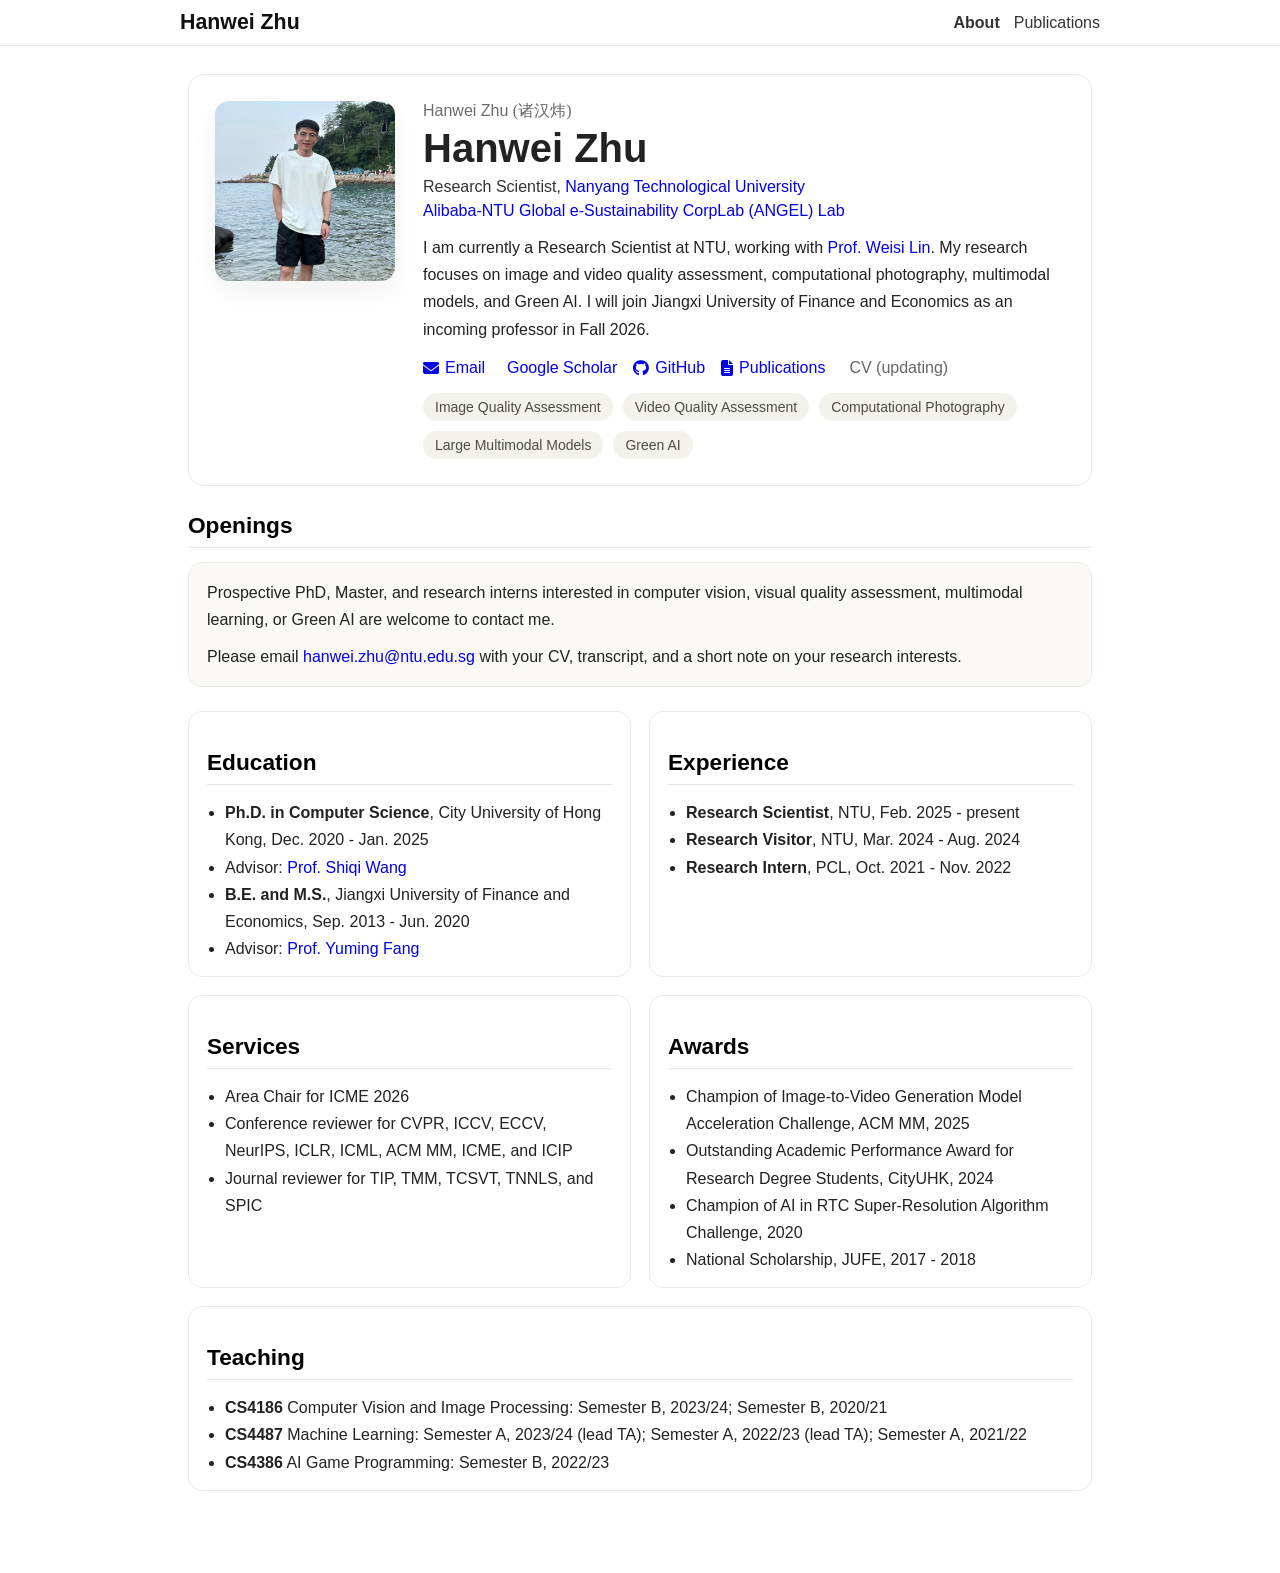
==== commit 93987f08: "Mar 25 update" ====
--- a/index.html
+++ b/index.html
@@ -16,148 +16,113 @@
 
   <div class="main-container">
     <div class="content-container font-hei">
-      <div class="hflex-container" id="profile">
-        <img src="images/hanwei1.jpg" alt="Hanwei Zhu profile photo">
-        <div>
-          <br>
-          <b style="font-size:25px">ZHU Hanwei</b>
-          <b class="font-song" style="font-size:25px">(诸汉炜)</b>
+      <section class="hero-card">
+        <div class="hero-layout">
+          <img class="hero-photo" src="images/hanwei1.jpg" alt="Hanwei Zhu profile photo">
+          <div class="hero-main">
+            <p class="hero-kicker">Hanwei Zhu <span class="font-song">(诸汉炜)</span></p>
+            <h1 class="hero-name">Hanwei Zhu</h1>
+            <p class="hero-role">Research Scientist, <a href="https://www.ntu.edu.sg/" target="_blank">Nanyang Technological University</a></p>
+            <p class="hero-role"><a href="https://www.ntu.edu.sg/news/detail/new-alibaba-ntu-corporate-lab-to-advance-green-digital-technologies//" target="_blank">Alibaba-NTU Global e-Sustainability CorpLab (ANGEL) Lab</a></p>
+            <p class="hero-bio">
+              I am currently a Research Scientist at NTU, working with
+              <a href="https://personal.ntu.edu.sg/wslin/Home.html" target="_blank">Prof. Weisi Lin</a>.
+              My research focuses on image and video quality assessment, computational photography,
+              multimodal models, and Green AI. I will join Jiangxi University of Finance and Economics
+              as an incoming professor in Fall 2026.
+            </p>
+            <div class="hero-links">
+              <a href="mailto:hanwei.zhu@ntu.edu.sg"><i class="fa fa-envelope"></i> Email</a>
+              <a href="https://scholar.google.com/citations?hl=en&user=-52izjkAAAAJ" target="_blank"><i class="iconfont icon-gscholar"></i> Google Scholar</a>
+              <a href="https://github.com/h4nwei" target="_blank"><i class="fa-brands fa-github"></i> GitHub</a>
+              <a href="publications.html"><i class="fa fa-file-lines"></i> Publications</a>
+              <span class="disabled-link"><i class="iconfont icon-jianli"></i> CV (updating)</span>
+            </div>
+            <div class="research-tags">
+              <span>Image Quality Assessment</span>
+              <span>Video Quality Assessment</span>
+              <span>Computational Photography</span>
+              <span>Large Multimodal Models</span>
+              <span>Green AI</span>
+            </div>
+          </div>
+        </div>
+      </section>
 
-          <br><br>
-          <table>
-            <tbody>
-              <tr>
-                <td>Research Scientist, <a href="https://www.ntu.edu.sg/" target="_blank">Nanyang Technological University (NTU)</a></td>
-              </tr>
-              <tr>
-                <td><a href="https://www.ntu.edu.sg/news/detail/new-alibaba-ntu-corporate-lab-to-advance-green-digital-technologies//" target="_blank">Alibaba-NTU Global e-Sustainability CorpLab (ANGEL) Lab</a></td>
-              </tr>
-              <tr>
-                <td><i class="fa fa-envelope" style="color:black;font-size:22px;"></i> hanwei.zhu [at] ntu.edu.sg</td>
-              </tr>
-              <tr>
-                <td>
-                  <br>
-                  <a href="https://github.com/h4nwei" target="_blank"><i class="fa-brands fa-github" style="color:black;font-size:22px;"></i>&nbsp;Github</a>
-                  <a href="https://scholar.google.com/citations?hl=en&user=-52izjkAAAAJ" target="_blank"><i class="iconfont icon-gscholar" style="color:black;font-size:20px;"></i>&nbsp;Google Scholar</a>
-                  <span class="disabled-link"><i class="iconfont icon-jianli" style="color:black;font-size:20px;"></i>&nbsp;CV (updating)</span>
-                </td>
-              </tr>
-            </tbody>
-          </table>
+      <section class="home-section">
+        <h2>Openings</h2>
+        <hr>
+        <div class="simple-callout">
+          <p>
+            Prospective PhD, Master, and research interns interested in computer vision, visual quality assessment,
+            multimodal learning, or Green AI are welcome to contact me.
+          </p>
+          <p>
+            Please email <a href="mailto:hanwei.zhu@ntu.edu.sg">hanwei.zhu@ntu.edu.sg</a> with your CV, transcript,
+            and a short note on your research interests.
+          </p>
         </div>
-      </div>
+      </section>
 
-      <h2>About Me</h2>
-      <hr>
-      <p>I am currently a Research Scientist in the Alibaba-NTU Global e-Sustainability CorpLab (ANGEL) at Nanyang Technological University (NTU), working with <a href="https://personal.ntu.edu.sg/wslin/Home.html" target="_blank">Prof. Weisi Lin</a>. My current research interests focus on green and energy-efficient AI technologies that prioritize sustainable ecosystems and lifestyles.</p>
+      <section class="home-section">
+        <div class="info-grid">
+          <article class="info-card">
+            <h2>Education</h2>
+            <hr>
+            <ul class="clean-list">
+              <li><strong>Ph.D. in Computer Science</strong>, City University of Hong Kong, Dec. 2020 - Jan. 2025</li>
+              <li>Advisor: <a href="https://www.cs.cityu.edu.hk/~shiqwang/" target="_blank">Prof. Shiqi Wang</a></li>
+              <li><strong>B.E. and M.S.</strong>, Jiangxi University of Finance and Economics, Sep. 2013 - Jun. 2020</li>
+              <li>Advisor: <a href="http://sim.jxufe.cn/JDMKL/ymfang_EN.html" target="_blank">Prof. Yuming Fang</a></li>
+            </ul>
+          </article>
 
-      <p>My general research interests lie in:</p>
-      <ul>
-        <li><b>Computer Vision</b>: Image Quality Assessment, Video Quality Assessment</li>
-        <li><b>Computational Photography</b>: Low-light Image Enhancement, High Dynamic Range Imaging</li>
-        <li><b>Generative Model</b>: Large Multimodal Model, Diffusion Model</li>
-        <li><b>Green AI</b>: Coreset Selection, Model Compression</li>
-      </ul>
-      <p>I am always looking for opportunities to collaborate with researchers in related fields. Please feel free to contact me if you are interested in my research.</p>
+          <article class="info-card">
+            <h2>Experience</h2>
+            <hr>
+            <ul class="clean-list">
+              <li><strong>Research Scientist</strong>, NTU, Feb. 2025 - present</li>
+              <li><strong>Research Visitor</strong>, NTU, Mar. 2024 - Aug. 2024</li>
+              <li><strong>Research Intern</strong>, PCL, Oct. 2021 - Nov. 2022</li>
+            </ul>
+          </article>
 
-      <h2>News</h2>
-      <hr>
-      <div class="news">
-        <ul class="news" id="news-list">
-          <li>Loading news...</li>
-        </ul>
-      </div>
+          <article class="info-card">
+            <h2>Services</h2>
+            <hr>
+            <ul class="clean-list">
+              <li>Area Chair for ICME 2026</li>
+              <li>Conference reviewer for CVPR, ICCV, ECCV, NeurIPS, ICLR, ICML, ACM MM, ICME, and ICIP</li>
+              <li>Journal reviewer for TIP, TMM, TCSVT, TNNLS, and SPIC</li>
+            </ul>
+          </article>
 
-      <h2>Education</h2>
-      <hr>
-      <div class="education">
-        <table>
-          <tr>
-            <td>Dec. 2020 - Jan. 2025</td>
-            <td><b>Ph.D.</b> in Computer Science, City University of Hong Kong, supervised by <a href="https://www.cs.cityu.edu.hk/~shiqwang/" target="_blank">Prof. Shiqi Wang</a></td>
-          </tr>
-          <tr>
-            <td>Sep. 2013 - Jun. 2020</td>
-            <td><b>B.E. and M.S.</b>, Jiangxi University of Finance and Economics, supervised by <a href="http://sim.jxufe.cn/JDMKL/ymfang_EN.html" target="_blank">Prof. Yuming Fang</a></td>
-          </tr>
-        </table>
-      </div>
-      <br>
+          <article class="info-card">
+            <h2>Awards</h2>
+            <hr>
+            <ul class="clean-list">
+              <li>Champion of Image-to-Video Generation Model Acceleration Challenge, ACM MM, 2025</li>
+              <li>Outstanding Academic Performance Award for Research Degree Students, CityUHK, 2024</li>
+              <li>Champion of AI in RTC Super-Resolution Algorithm Challenge, 2020</li>
+              <li>National Scholarship, JUFE, 2017 - 2018</li>
+            </ul>
+          </article>
 
-      <h2>Experiences</h2>
-      <hr>
-      <div class="experience">
-        <table>
-          <tr>
-            <td>Mar 2024 - Aug 2024</td>
-            <td>Research Visitor at Nanyang Technological University, supervised by <a href="https://personal.ntu.edu.sg/wslin/Home.html" target="_blank">Prof. Weisi Lin</a></td>
-          </tr>
-        </table>
-      </div>
-      <br>
+          <article class="info-card info-card-wide">
+            <h2>Teaching</h2>
+            <hr>
+            <ul class="clean-list">
+              <li><strong>CS4186</strong> Computer Vision and Image Processing: Semester B, 2023/24; Semester B, 2020/21</li>
+              <li><strong>CS4487</strong> Machine Learning: Semester A, 2023/24 (lead TA); Semester A, 2022/23 (lead TA); Semester A, 2021/22</li>
+              <li><strong>CS4386</strong> AI Game Programming: Semester B, 2022/23</li>
+            </ul>
+          </article>
+        </div>
+      </section>
 
-      <h2>Services</h2>
-      <ul>
-        <li><b>Conference Reviewer</b>
-          <ul>
-            <li>IEEE Conference on Computer Vision and Pattern Recognition (CVPR): 2024, 2025</li>
-            <li>IEEE International Conference on Computer Vision (ICCV): 2025</li>
-            <li>European Conference on Computer Vision (ECCV): 2024</li>
-            <li>Neural Information Processing Systems (NeurIPS): 2024</li>
-            <li>International Conference on Learning Representations (ICLR): 2024</li>
-            <li>International Conference on Machine Learning (ICML): 2025</li>
-            <li>ACM International Conference on Multimedia (ACM MM): 2024, 2025</li>
-            <li>IEEE International Conference on Multimedia and Expo (ICME): 2021, 2022, 2023, 2024</li>
-            <li>IEEE International Conference on Image Processing (ICIP): 2021, 2022, 2023, 2024</li>
-          </ul>
-        </li>
-        <br>
-        <li><b>Journal Reviewer</b>
-          <ul>
-            <li>IEEE Transactions on Image Processing (TIP)</li>
-            <li>IEEE Transactions on Multimedia (TMM)</li>
-            <li>IEEE Transactions on Circuits and Systems for Video Technology (TCSVT)</li>
-            <li>IEEE Transactions on Neural Networks and Learning Systems (TNNLS)</li>
-            <li>Signal Processing and Image Communication (SPIC)</li>
-          </ul>
-        </li>
-      </ul>
-
-      <h2>Awards</h2>
-      <ul>
-        <li>Outstanding Academic Performance Award for Research Degree Students, CityUHK, 2024</li>
-        <li>National Scholarship, JUFE, 2017 - 2018</li>
-        <li>Top Ten Undergraduate Thesis, JUFE, 2017</li>
-      </ul>
-
-      <h2>Teaching Assistant</h2>
-      <ul>
-        <li>[CS4186 Computer Vision and Image Processing]: Semester B, 2023/24; Semester B, 2020/21</li>
-        <li>[CS4487 Machine Learning]: Semester A, 2023/24 (lead TA); Semester A, 2022/23 (lead TA); Semester A, 2021/22</li>
-        <li>[CS4386 AI Game Programming]: Semester B, 2022/23</li>
-      </ul>
-
-      <div id="clustrmap-wrapper" style="max-width: 20%; margin: 0 auto">
-        <script type="text/javascript" id="clstr_globe" src="//clustrmaps.com/globe.js?d=HUwyCo-CBsqCMTaiKfX7k2PAHFphv807ouRfigpcKO8"></script>
-      </div>
-
-      <table style="width:100%;border:0;border-spacing:0;border-collapse:separate;margin-right:auto;margin-left:auto;">
-        <tbody>
-          <tr>
-            <td style="padding:0">
-              <br>
-              <p style="text-align:left;font-size:small;">
-                Credits to <a href="https://chaofengc.github.io/">Chaofeng Chen</a> for the original website template inspiration.
-              </p>
-            </td>
-          </tr>
-        </tbody>
-      </table>
     </div>
   </div>
 
   <script src="js/navigation.js"></script>
-  <script src="js/news.js"></script>
 </body>
 </html>
--- a/css/style.css
+++ b/css/style.css
@@ -1,16 +1,18 @@
 body {
-     margin:         auto;
-     background-color: #eee;
-     font-size:      12pt;
-     padding-left:   5pt;
+     margin: auto;
+     background-color: #f7f7f5;
+     color: #222;
+     font-size: 12pt;
+     padding-left: 0;
+     font-family: Arial, Helvetica, sans-serif;
 }
 
 .site-header {
   position: sticky;
   top: 0;
   z-index: 1000;
-  background: rgba(255, 255, 255, 0.95);
-  border-bottom: 1px solid #e7e7e7;
+  background: rgba(255, 255, 255, 0.96);
+  border-bottom: 1px solid #eceae3;
   backdrop-filter: blur(4px);
 }
 
@@ -44,6 +46,10 @@
   margin-left: 2px;
 }
 
+.font-hei {
+  color: #222;
+}
+
 h1   {
      font-size:      24pt;
      font-style:     normal;
@@ -66,19 +72,17 @@
 .main-container {
      max-width: 100%;
      background: white;
-     padding: 10px;
-     /* box-shadow: 0 0 5px rgba(107, 110, 112, 0.4); */
+     padding: 18px 10px 28px;
 }
 
 .content-container {
      box-sizing: border-box;
-     max-width: 900px;
+     max-width: 940px;
      width: 100%;
      margin: 0 auto;
      margin-bottom: 20px;
-     padding: 10px;
+     padding: 10px 18px;
      overflow: hidden;
-     /* box-shadow: 0 0 5px rgba(107, 110, 112, 0.4); */
 }
 
 .hflex-container{
@@ -111,9 +115,9 @@
 
 hr {
   border: 0;
-  height: 2px;
-  background: #3333333f;
-  /* background-image: linear-gradient(to right, #ccc, #333, #ccc); */
+  height: 1px;
+  background: #e9e6df;
+  margin: 8px 0 14px;
 }
 
 /*  Profile styles
@@ -131,6 +135,143 @@
     object-fit: contain;
 }
 
+.hero-card {
+  background: #fff;
+  border: 1px solid #eceae3;
+  border-radius: 16px;
+  padding: 26px;
+  margin-bottom: 26px;
+}
+
+.hero-layout {
+  display: flex;
+  align-items: flex-start;
+  gap: 28px;
+}
+
+.hero-photo {
+  width: 180px;
+  border-radius: 14px;
+  object-fit: cover;
+  box-shadow: 0 10px 30px rgba(0, 0, 0, 0.06);
+}
+
+.hero-main {
+  flex: 1;
+}
+
+.hero-kicker {
+  margin: 0 0 4px;
+  color: #6b6b6b;
+  font-size: 12pt;
+}
+
+.hero-name {
+  margin: 0 0 8px;
+  font-size: 30pt;
+  line-height: 1.1;
+}
+
+.hero-role {
+  margin: 0 0 6px;
+  color: #333;
+}
+
+.hero-bio {
+  margin: 14px 0 16px;
+  max-width: 760px;
+  line-height: 1.7;
+}
+
+.hero-links {
+  display: flex;
+  flex-wrap: wrap;
+  gap: 12px 16px;
+  margin-bottom: 16px;
+}
+
+.hero-links a,
+.hero-links .disabled-link {
+  display: inline-flex;
+  align-items: center;
+  gap: 6px;
+}
+
+.research-tags {
+  display: flex;
+  flex-wrap: wrap;
+  gap: 10px;
+}
+
+.research-tags span {
+  padding: 6px 12px;
+  border-radius: 999px;
+  background: #f4f2ed;
+  color: #4f4a44;
+  font-size: 10.5pt;
+}
+
+.home-section {
+  margin-bottom: 24px;
+}
+
+.section-header-row {
+  display: flex;
+  align-items: baseline;
+  justify-content: space-between;
+  gap: 12px;
+}
+
+.section-link {
+  color: #2a6db4;
+  font-size: 10.5pt;
+}
+
+.simple-callout {
+  border: 1px solid #eceae3;
+  background: #faf9f6;
+  border-radius: 14px;
+  padding: 16px 18px;
+  line-height: 1.7;
+}
+
+.simple-callout p {
+  margin: 0 0 10px;
+}
+
+.simple-callout p:last-child {
+  margin-bottom: 0;
+}
+
+.info-grid {
+  display: grid;
+  grid-template-columns: repeat(2, minmax(0, 1fr));
+  gap: 18px;
+}
+
+.info-card {
+  border: 1px solid #eceae3;
+  border-radius: 14px;
+  background: #fff;
+  padding: 18px 18px 14px;
+}
+
+.info-card-wide {
+  grid-column: span 2;
+}
+
+.clean-list {
+  margin: 0;
+  padding-left: 18px;
+  line-height: 1.7;
+}
+
+.page-credit {
+  margin-top: 30px;
+  font-size: 10pt;
+  color: #666;
+}
+
 
 /*  News styles
 --------------------------------------*/
@@ -140,11 +281,15 @@
   max-height: 300px;
   overflow-y: scroll;
   overflow-x: hidden;
-  margin-top: 0px;
+  margin-top: 0;
+  border: 1px solid #eceae3;
+  border-radius: 14px;
+  background: #fff;
+  padding: 14px 16px;
 }
 
 ul.news li { 
-  margin-bottom: 5px; 
+  margin-bottom: 8px; 
 }
 
 /* Hide the default scrollbar */
@@ -371,22 +516,24 @@
 }
 
 .pub-filter-group {
-  margin-bottom: 15px;
+  margin-bottom: 18px;
 }
 
 .pub-filter-btn {
-  border: 1px solid #d7d7d7;
-  background: #fafafa;
-  padding: 6px 10px;
+  border: 1px solid #e6e0d5;
+  background: #fff;
+  padding: 8px 14px;
   margin-right: 8px;
-  border-radius: 6px;
+  margin-bottom: 8px;
+  border-radius: 999px;
   cursor: pointer;
+  transition: background-color 0.2s ease, color 0.2s ease, border-color 0.2s ease;
 }
 
 .pub-filter-btn.active {
-  background: #1f6feb;
+  background: #4a90d9;
   color: #fff;
-  border-color: #1f6feb;
+  border-color: #4a90d9;
 }
 
 #publications-container {
@@ -394,17 +541,58 @@
 }
 
 .pub-year-group {
-  margin-bottom: 20px;
+  margin-bottom: 24px;
 }
 
 .pub-year-title {
-  margin-bottom: 8px;
+  margin-bottom: 12px;
   padding-bottom: 4px;
-  border-bottom: 1px solid #ececec;
+  border-bottom: 1px solid #eceae3;
 }
 
 .pub-year-list {
   margin-top: 0;
+  margin-bottom: 0;
+  padding-left: 22px;
+}
+
+.publication-item {
+  margin-bottom: 18px;
+  line-height: 1.55;
+}
+
+.publication-title-line {
+  margin-bottom: 4px;
+  font-size: 13.2pt;
+}
+
+.publication-authors-line {
+  margin-bottom: 3px;
+}
+
+.publication-venue-line {
+  margin-bottom: 3px;
+  color: #3f3f3f;
+}
+
+.publication-links-line {
+  font-size: 10.5pt;
+}
+
+.publication-link {
+  margin-right: 6px;
+  color: #2a6db4;
+}
+
+.publication-meta-note {
+  margin: 0 0 12px;
+  color: #666;
+  font-size: 10.5pt;
+}
+
+.publication-meta-note span,
+.publication-meta-note a {
+  margin-right: 8px;
 }
 
 .lab-tagline {
@@ -485,6 +673,26 @@
     flex-direction: column;
   }
 
+  .hero-layout {
+    flex-direction: column;
+  }
+
+  .hero-photo {
+    width: 150px;
+  }
+
+  .hero-name {
+    font-size: 24pt;
+  }
+
+  .info-grid {
+    grid-template-columns: 1fr;
+  }
+
+  .info-card-wide {
+    grid-column: span 1;
+  }
+
   .member-grid {
     grid-template-columns: 1fr;
   }
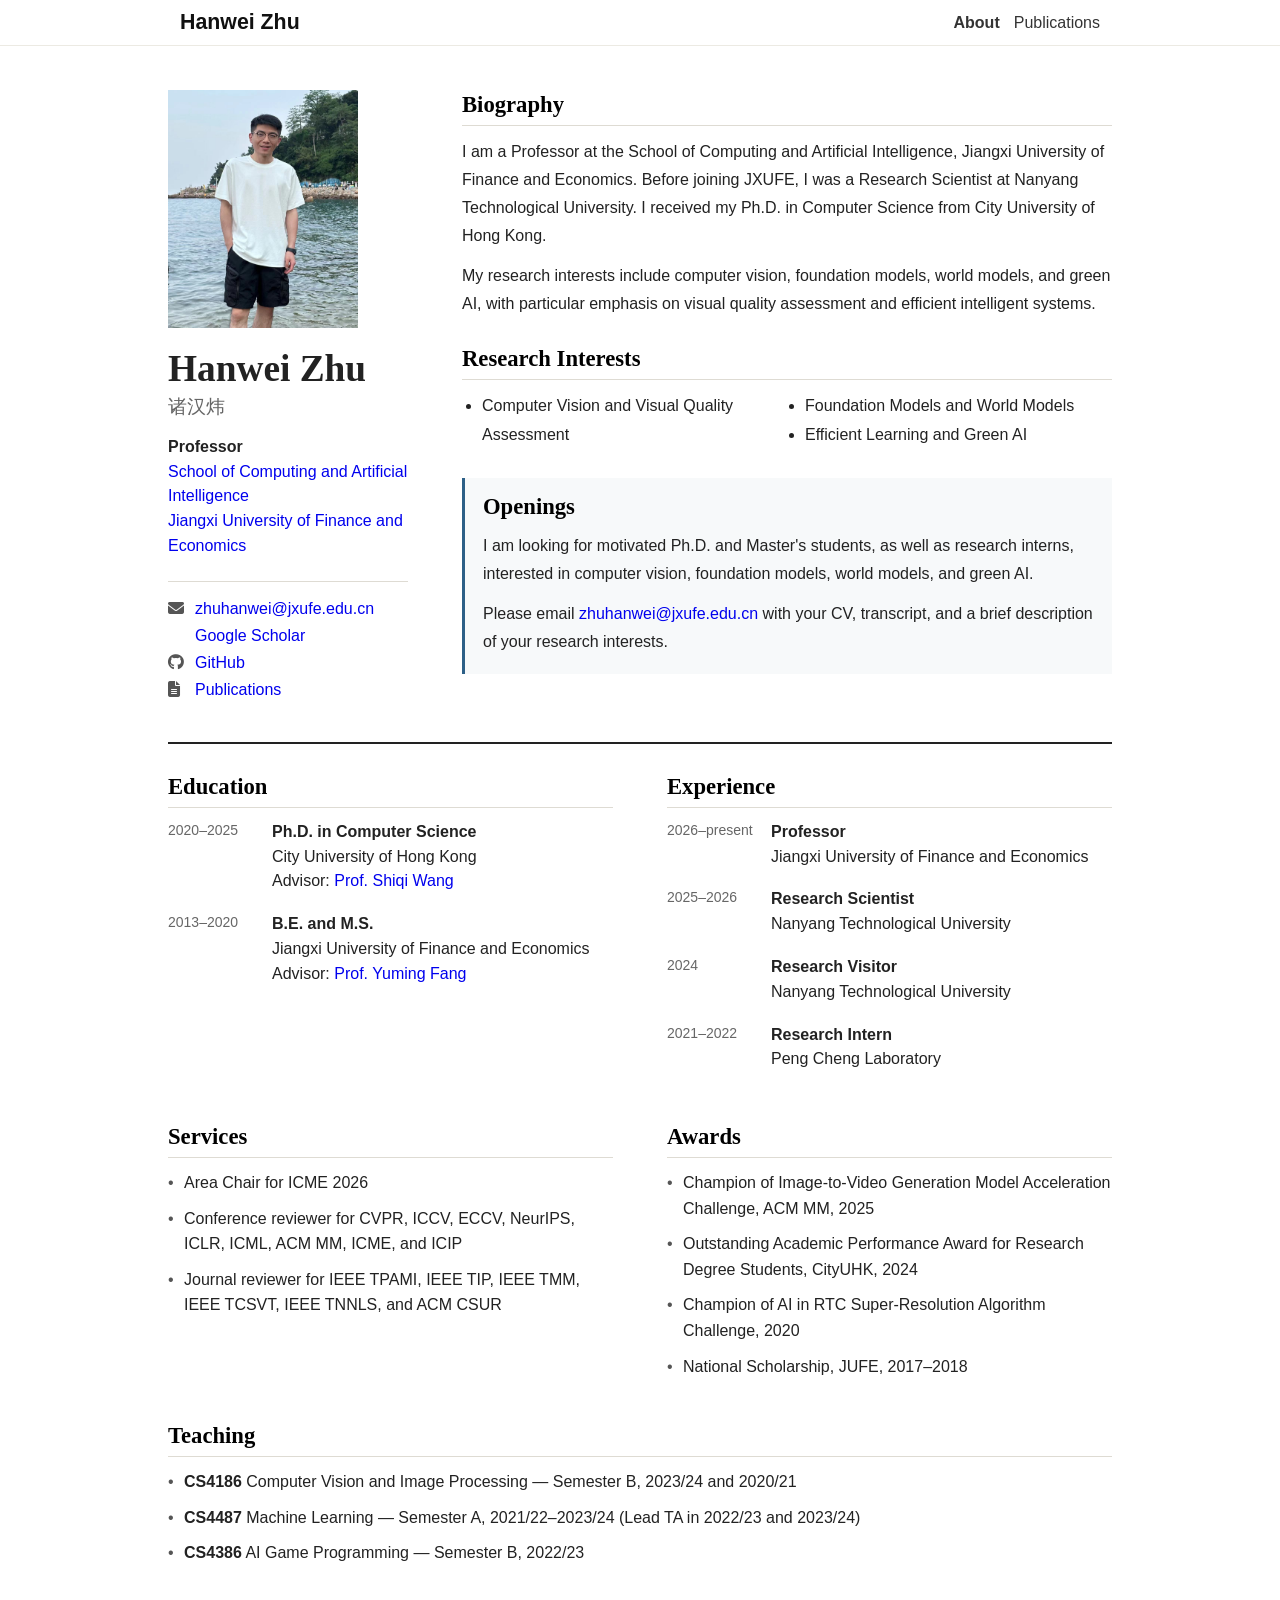
==== commit 61837db2: "updates 08-26" ====
--- a/index.html
+++ b/index.html
@@ -1,128 +1,240 @@
-<!DOCTYPE html>
-<html lang="en">
-<head>
-  <meta charset="UTF-8">
-  <meta name="viewport" content="width=device-width, initial-scale=1.0">
-  <title>Hanwei Zhu</title>
-  <meta name="description" content="Hanwei Zhu - Personal homepage, publications, and academic activities.">
-  <link rel="stylesheet" href="https://cdnjs.cloudflare.com/ajax/libs/font-awesome/6.2.1/css/all.min.css">
-  <link rel="stylesheet" href="https://at.alicdn.com/t/c/font_1155135_w0owrxa96yp.css">
-  <link rel="stylesheet" type="text/css" href="css/style.css">
-  <link rel="stylesheet" type="text/css" href="css/fonts.css">
-</head>
-
-<body data-page="home">
-  <div id="site-nav-placeholder"></div>
-
-  <div class="main-container">
-    <div class="content-container font-hei">
-      <section class="hero-card">
-        <div class="hero-layout">
-          <img class="hero-photo" src="images/hanwei1.jpg" alt="Hanwei Zhu profile photo">
-          <div class="hero-main">
-            <p class="hero-kicker">Hanwei Zhu <span class="font-song">(诸汉炜)</span></p>
-            <h1 class="hero-name">Hanwei Zhu</h1>
-            <p class="hero-role">Research Scientist, <a href="https://www.ntu.edu.sg/" target="_blank">Nanyang Technological University</a></p>
-            <p class="hero-role"><a href="https://www.ntu.edu.sg/news/detail/new-alibaba-ntu-corporate-lab-to-advance-green-digital-technologies//" target="_blank">Alibaba-NTU Global e-Sustainability CorpLab (ANGEL) Lab</a></p>
-            <p class="hero-bio">
-              I am currently a Research Scientist at NTU, working with
-              <a href="https://personal.ntu.edu.sg/wslin/Home.html" target="_blank">Prof. Weisi Lin</a>.
-              My research focuses on image and video quality assessment, computational photography,
-              multimodal models, and Green AI. I will join Jiangxi University of Finance and Economics
-              as an incoming professor in Fall 2026.
-            </p>
-            <div class="hero-links">
-              <a href="mailto:hanwei.zhu@ntu.edu.sg"><i class="fa fa-envelope"></i> Email</a>
-              <a href="https://scholar.google.com/citations?hl=en&user=-52izjkAAAAJ" target="_blank"><i class="iconfont icon-gscholar"></i> Google Scholar</a>
-              <a href="https://github.com/h4nwei" target="_blank"><i class="fa-brands fa-github"></i> GitHub</a>
-              <a href="publications.html"><i class="fa fa-file-lines"></i> Publications</a>
-              <span class="disabled-link"><i class="iconfont icon-jianli"></i> CV (updating)</span>
-            </div>
-            <div class="research-tags">
-              <span>Image Quality Assessment</span>
-              <span>Video Quality Assessment</span>
-              <span>Computational Photography</span>
-              <span>Large Multimodal Models</span>
-              <span>Green AI</span>
-            </div>
-          </div>
-        </div>
-      </section>
-
-      <section class="home-section">
-        <h2>Openings</h2>
-        <hr>
-        <div class="simple-callout">
-          <p>
-            Prospective PhD, Master, and research interns interested in computer vision, visual quality assessment,
-            multimodal learning, or Green AI are welcome to contact me.
-          </p>
-          <p>
-            Please email <a href="mailto:hanwei.zhu@ntu.edu.sg">hanwei.zhu@ntu.edu.sg</a> with your CV, transcript,
-            and a short note on your research interests.
-          </p>
-        </div>
-      </section>
-
-      <section class="home-section">
-        <div class="info-grid">
-          <article class="info-card">
-            <h2>Education</h2>
-            <hr>
-            <ul class="clean-list">
-              <li><strong>Ph.D. in Computer Science</strong>, City University of Hong Kong, Dec. 2020 - Jan. 2025</li>
-              <li>Advisor: <a href="https://www.cs.cityu.edu.hk/~shiqwang/" target="_blank">Prof. Shiqi Wang</a></li>
-              <li><strong>B.E. and M.S.</strong>, Jiangxi University of Finance and Economics, Sep. 2013 - Jun. 2020</li>
-              <li>Advisor: <a href="http://sim.jxufe.cn/JDMKL/ymfang_EN.html" target="_blank">Prof. Yuming Fang</a></li>
-            </ul>
-          </article>
-
-          <article class="info-card">
-            <h2>Experience</h2>
-            <hr>
-            <ul class="clean-list">
-              <li><strong>Research Scientist</strong>, NTU, Feb. 2025 - present</li>
-              <li><strong>Research Visitor</strong>, NTU, Mar. 2024 - Aug. 2024</li>
-              <li><strong>Research Intern</strong>, PCL, Oct. 2021 - Nov. 2022</li>
-            </ul>
-          </article>
-
-          <article class="info-card">
-            <h2>Services</h2>
-            <hr>
-            <ul class="clean-list">
-              <li>Area Chair for ICME 2026</li>
-              <li>Conference reviewer for CVPR, ICCV, ECCV, NeurIPS, ICLR, ICML, ACM MM, ICME, and ICIP</li>
-              <li>Journal reviewer for TIP, TMM, TCSVT, TNNLS, and SPIC</li>
-            </ul>
-          </article>
-
-          <article class="info-card">
-            <h2>Awards</h2>
-            <hr>
-            <ul class="clean-list">
-              <li>Champion of Image-to-Video Generation Model Acceleration Challenge, ACM MM, 2025</li>
-              <li>Outstanding Academic Performance Award for Research Degree Students, CityUHK, 2024</li>
-              <li>Champion of AI in RTC Super-Resolution Algorithm Challenge, 2020</li>
-              <li>National Scholarship, JUFE, 2017 - 2018</li>
-            </ul>
-          </article>
-
-          <article class="info-card info-card-wide">
-            <h2>Teaching</h2>
-            <hr>
-            <ul class="clean-list">
-              <li><strong>CS4186</strong> Computer Vision and Image Processing: Semester B, 2023/24; Semester B, 2020/21</li>
-              <li><strong>CS4487</strong> Machine Learning: Semester A, 2023/24 (lead TA); Semester A, 2022/23 (lead TA); Semester A, 2021/22</li>
-              <li><strong>CS4386</strong> AI Game Programming: Semester B, 2022/23</li>
-            </ul>
-          </article>
-        </div>
-      </section>
-
-    </div>
-  </div>
-
-  <script src="js/navigation.js"></script>
-</body>
-</html>
+<!doctype html>
+<html lang="en">
+  <head>
+    <meta charset="UTF-8" />
+    <meta name="viewport" content="width=device-width, initial-scale=1.0" />
+    <title>Hanwei Zhu</title>
+    <meta
+      name="description"
+      content="Hanwei Zhu - Personal homepage, publications, and academic activities."
+    />
+    <link
+      rel="stylesheet"
+      href="https://cdnjs.cloudflare.com/ajax/libs/font-awesome/6.2.1/css/all.min.css"
+    />
+    <link
+      rel="stylesheet"
+      href="https://at.alicdn.com/t/c/font_1155135_w0owrxa96yp.css"
+    />
+    <link rel="stylesheet" type="text/css" href="css/style.css" />
+    <link rel="stylesheet" type="text/css" href="css/fonts.css" />
+  </head>
+
+  <body data-page="home">
+    <div id="site-nav-placeholder"></div>
+
+    <div class="main-container">
+      <main class="content-container home-page font-hei">
+        <section class="academic-profile">
+          <aside class="profile-sidebar">
+            <img
+              class="profile-photo"
+              src="images/hanwei1.jpg"
+              alt="Portrait of Hanwei Zhu"
+            />
+            <h1>Hanwei Zhu</h1>
+            <p class="chinese-name font-song">诸汉炜</p>
+            <p class="profile-position">Professor</p>
+            <p class="profile-affiliation">
+              <a href="https://cai.jxufe.edu.cn/" target="_blank"
+                >School of Computing and Artificial Intelligence</a
+              ><br />
+              <a href="https://www.jxufe.edu.cn/" target="_blank"
+                >Jiangxi University of Finance and Economics</a
+              >
+            </p>
+            <ul class="profile-contact">
+              <li>
+                <i class="fa fa-envelope"></i
+                ><a href="mailto:zhuhanwei@jxufe.edu.cn"
+                  >zhuhanwei@jxufe.edu.cn</a
+                >
+              </li>
+              <li>
+                <i class="iconfont icon-gscholar"></i
+                ><a
+                  href="https://scholar.google.com/citations?hl=en&user=-52izjkAAAAJ"
+                  target="_blank"
+                  >Google Scholar</a
+                >
+              </li>
+              <li>
+                <i class="fa-brands fa-github"></i
+                ><a href="https://github.com/h4nwei" target="_blank">GitHub</a>
+              </li>
+              <li>
+                <i class="fa fa-file-lines"></i
+                ><a href="publications.html">Publications</a>
+              </li>
+            </ul>
+          </aside>
+
+          <div class="profile-content">
+            <section class="plain-section about-section">
+              <h2>Biography</h2>
+              <p>
+                I am a Professor at the School of Computing and Artificial
+                Intelligence, Jiangxi University of Finance and Economics.
+                Before joining JXUFE, I was a Research Scientist at Nanyang
+                Technological University. I received my Ph.D. in Computer
+                Science from City University of Hong Kong.
+              </p>
+              <p>
+                My research interests include computer vision, foundation
+                models, world models, and green AI, with particular emphasis on
+                visual quality assessment and efficient intelligent systems.
+              </p>
+            </section>
+
+            <section class="plain-section">
+              <h2>Research Interests</h2>
+              <ul class="interest-list">
+                <li>Computer Vision and Visual Quality Assessment</li>
+                <li>Foundation Models and World Models</li>
+                <li>Efficient Learning and Green AI</li>
+              </ul>
+            </section>
+
+            <section class="plain-section openings-section">
+              <h2>Openings</h2>
+              <p>
+                I am looking for motivated Ph.D. and Master's students, as well
+                as research interns, interested in computer vision, foundation
+                models, world models, and green AI.
+              </p>
+              <p>
+                Please email
+                <a href="mailto:zhuhanwei@jxufe.edu.cn"
+                  >zhuhanwei@jxufe.edu.cn</a
+                >
+                with your CV, transcript, and a brief description of your
+                research interests.
+              </p>
+            </section>
+          </div>
+        </section>
+
+        <section class="academic-details">
+          <div class="detail-columns">
+            <section class="detail-section">
+              <h2>Education</h2>
+              <ul class="timeline-list">
+                <li>
+                  <span class="timeline-date">2020–2025</span>
+                  <span
+                    ><strong>Ph.D. in Computer Science</strong><br />City
+                    University of Hong Kong<br />Advisor:
+                    <a
+                      href="https://www.cs.cityu.edu.hk/~shiqwang/"
+                      target="_blank"
+                      >Prof. Shiqi Wang</a
+                    ></span
+                  >
+                </li>
+                <li>
+                  <span class="timeline-date">2013–2020</span>
+                  <span
+                    ><strong>B.E. and M.S.</strong><br />Jiangxi University of
+                    Finance and Economics<br />Advisor:
+                    <a
+                      href="http://sim.jxufe.cn/JDMKL/ymfang_EN.html"
+                      target="_blank"
+                      >Prof. Yuming Fang</a
+                    ></span
+                  >
+                </li>
+              </ul>
+            </section>
+
+            <section class="detail-section">
+              <h2>Experience</h2>
+              <ul class="timeline-list">
+                <li>
+                  <span class="timeline-date">2026–present</span
+                  ><span
+                    ><strong>Professor</strong><br />Jiangxi University of
+                    Finance and Economics</span
+                  >
+                </li>
+                <li>
+                  <span class="timeline-date">2025–2026</span
+                  ><span
+                    ><strong>Research Scientist</strong><br />Nanyang
+                    Technological University</span
+                  >
+                </li>
+                <li>
+                  <span class="timeline-date">2024</span
+                  ><span
+                    ><strong>Research Visitor</strong><br />Nanyang
+                    Technological University</span
+                  >
+                </li>
+                <li>
+                  <span class="timeline-date">2021–2022</span
+                  ><span
+                    ><strong>Research Intern</strong><br />Peng Cheng
+                    Laboratory</span
+                  >
+                </li>
+              </ul>
+            </section>
+          </div>
+
+          <div class="detail-columns">
+            <section class="detail-section">
+              <h2>Services</h2>
+              <ul class="compact-list">
+                <li>Area Chair for ICME 2026</li>
+                <li>
+                  Conference reviewer for CVPR, ICCV, ECCV, NeurIPS, ICLR, ICML,
+                  ACM MM, ICME, and ICIP
+                </li>
+                <li>Journal reviewer for IEEE TPAMI, IEEE TIP, IEEE TMM, IEEE TCSVT, IEEE TNNLS, and ACM CSUR</li>
+              </ul>
+            </section>
+
+            <section class="detail-section">
+              <h2>Awards</h2>
+              <ul class="compact-list">
+                <li>
+                  Champion of Image-to-Video Generation Model Acceleration
+                  Challenge, ACM MM, 2025
+                </li>
+                <li>
+                  Outstanding Academic Performance Award for Research Degree
+                  Students, CityUHK, 2024
+                </li>
+                <li>
+                  Champion of AI in RTC Super-Resolution Algorithm Challenge,
+                  2020
+                </li>
+                <li>National Scholarship, JUFE, 2017–2018</li>
+              </ul>
+            </section>
+          </div>
+
+          <section class="detail-section teaching-section">
+            <h2>Teaching</h2>
+            <ul class="compact-list">
+              <li>
+                <strong>CS4186</strong> Computer Vision and Image Processing —
+                Semester B, 2023/24 and 2020/21
+              </li>
+              <li>
+                <strong>CS4487</strong> Machine Learning — Semester A,
+                2021/22–2023/24 (Lead TA in 2022/23 and 2023/24)
+              </li>
+              <li>
+                <strong>CS4386</strong> AI Game Programming — Semester B,
+                2022/23
+              </li>
+            </ul>
+          </section>
+        </section>
+      </main>
+    </div>
+
+    <script src="js/navigation.js"></script>
+  </body>
+</html>
--- a/css/style.css
+++ b/css/style.css
@@ -1,699 +1,884 @@
-body {
-     margin: auto;
-     background-color: #f7f7f5;
-     color: #222;
-     font-size: 12pt;
-     padding-left: 0;
-     font-family: Arial, Helvetica, sans-serif;
-}
-
-.site-header {
-  position: sticky;
-  top: 0;
-  z-index: 1000;
-  background: rgba(255, 255, 255, 0.96);
-  border-bottom: 1px solid #eceae3;
-  backdrop-filter: blur(4px);
-}
-
-.site-header-inner {
-  max-width: 920px;
-  margin: 0 auto;
-  padding: 10px 16px;
-  display: flex;
-  align-items: center;
-  justify-content: space-between;
-}
-
-.site-title {
-  font-size: 16pt;
-  font-weight: bold;
-  color: #111;
-}
-
-.site-nav a {
-  margin-left: 14px;
-  color: #333;
-}
-
-.site-nav a.active {
-  font-weight: bold;
-}
-
-.disabled-link {
-  color: #666;
-  cursor: default;
-  margin-left: 2px;
-}
-
-.font-hei {
-  color: #222;
-}
-
-h1   {
-     font-size:      24pt;
-     font-style:     normal;
-     margin-top:     15px;
-}
-
-h2   {
-     font-size:      17pt;
-     font-style:     normal;
-     /* border-bottom: solid 1px #A9A9A9; */
-     color: rgb(0, 0, 0);
-     margin-bottom: 3px;
-}
-
-img {
-    max-width: 100%;
-    max-height: 100%;
-}
-
-.main-container {
-     max-width: 100%;
-     background: white;
-     padding: 18px 10px 28px;
-}
-
-.content-container {
-     box-sizing: border-box;
-     max-width: 940px;
-     width: 100%;
-     margin: 0 auto;
-     margin-bottom: 20px;
-     padding: 10px 18px;
-     overflow: hidden;
-}
-
-.hflex-container{
-    display: flex;
-    max-width: 900px;
-    width: 100%;
-    margin: auto;
-    /* justify-content: center; */
-    flex-direction: row;
-    /* justify-content: flex-start; */
-    /* justify-content: flex-start | flex-end | center | space-between | space-around | space-evenly; */
-    /* align-items: stretch | flex-start | flex-end | center | baseline; */
-}
-
-a:link {
-  text-decoration: none;
-}
-
-a:visited {
-  text-decoration: none;
-}
-
-a:hover {
-  text-decoration: underline;
-}
-
-a:active {
-  text-decoration: underline;
-}
-
-hr {
-  border: 0;
-  height: 1px;
-  background: #e9e6df;
-  margin: 8px 0 14px;
-}
-
-/*  Profile styles
---------------------------------------*/
-
-#profile {
-  justify-content: flex-start;
-  align-items: flex-start;
-}
-
-#profile img{
-    width: 155px;
-    max-height: 300px;
-    margin: 8px 20px 20px 20px;
-    object-fit: contain;
-}
-
-.hero-card {
-  background: #fff;
-  border: 1px solid #eceae3;
-  border-radius: 16px;
-  padding: 26px;
-  margin-bottom: 26px;
-}
-
-.hero-layout {
-  display: flex;
-  align-items: flex-start;
-  gap: 28px;
-}
-
-.hero-photo {
-  width: 180px;
-  border-radius: 14px;
-  object-fit: cover;
-  box-shadow: 0 10px 30px rgba(0, 0, 0, 0.06);
-}
-
-.hero-main {
-  flex: 1;
-}
-
-.hero-kicker {
-  margin: 0 0 4px;
-  color: #6b6b6b;
-  font-size: 12pt;
-}
-
-.hero-name {
-  margin: 0 0 8px;
-  font-size: 30pt;
-  line-height: 1.1;
-}
-
-.hero-role {
-  margin: 0 0 6px;
-  color: #333;
-}
-
-.hero-bio {
-  margin: 14px 0 16px;
-  max-width: 760px;
-  line-height: 1.7;
-}
-
-.hero-links {
-  display: flex;
-  flex-wrap: wrap;
-  gap: 12px 16px;
-  margin-bottom: 16px;
-}
-
-.hero-links a,
-.hero-links .disabled-link {
-  display: inline-flex;
-  align-items: center;
-  gap: 6px;
-}
-
-.research-tags {
-  display: flex;
-  flex-wrap: wrap;
-  gap: 10px;
-}
-
-.research-tags span {
-  padding: 6px 12px;
-  border-radius: 999px;
-  background: #f4f2ed;
-  color: #4f4a44;
-  font-size: 10.5pt;
-}
-
-.home-section {
-  margin-bottom: 24px;
-}
-
-.section-header-row {
-  display: flex;
-  align-items: baseline;
-  justify-content: space-between;
-  gap: 12px;
-}
-
-.section-link {
-  color: #2a6db4;
-  font-size: 10.5pt;
-}
-
-.simple-callout {
-  border: 1px solid #eceae3;
-  background: #faf9f6;
-  border-radius: 14px;
-  padding: 16px 18px;
-  line-height: 1.7;
-}
-
-.simple-callout p {
-  margin: 0 0 10px;
-}
-
-.simple-callout p:last-child {
-  margin-bottom: 0;
-}
-
-.info-grid {
-  display: grid;
-  grid-template-columns: repeat(2, minmax(0, 1fr));
-  gap: 18px;
-}
-
-.info-card {
-  border: 1px solid #eceae3;
-  border-radius: 14px;
-  background: #fff;
-  padding: 18px 18px 14px;
-}
-
-.info-card-wide {
-  grid-column: span 2;
-}
-
-.clean-list {
-  margin: 0;
-  padding-left: 18px;
-  line-height: 1.7;
-}
-
-.page-credit {
-  margin-top: 30px;
-  font-size: 10pt;
-  color: #666;
-}
-
-
-/*  News styles
---------------------------------------*/
-
-div.news {
-  width: 100%;
-  max-height: 300px;
-  overflow-y: scroll;
-  overflow-x: hidden;
-  margin-top: 0;
-  border: 1px solid #eceae3;
-  border-radius: 14px;
-  background: #fff;
-  padding: 14px 16px;
-}
-
-ul.news li { 
-  margin-bottom: 8px; 
-}
-
-/* Hide the default scrollbar */
-div.news::-webkit-scrollbar {
-  width: 6px; /* Set the width of the scrollbar */
-}
-
-/* Handle (the draggable part of the scrollbar) */
-div.news::-webkit-scrollbar-thumb {
-  background: transparent;
-}
-
-/* On hover, style the scrollbar handle */
-div.news:hover::-webkit-scrollbar-thumb {
-  background: #555;
-  border-radius: 6px; /* Rounded corners of the handle */
-}
-
-div.news::-webkit-scrollbar-track {
-  background: transparent;
-}
-
-div.news:hover::-webkit-scrollbar-track {
-  background: #f1f1f1; /* Background color when hovered */
-}
-
-
-.inlineList {
-    list-style-type: none; /* Remove default list bullets */
-    display: inline; /* Display list items inline */
-    padding: 0px; /* Remove default padding */
-    margin-left: 20px;
-}
-
-.inlineList li {
-    display: inline; /* Display list items inline */
-    margin-right: 5px; /* Add some space between items */
-}
-
-.full-list {
-    list-style-type: none; /* Remove default list bullets */
-    display: inline; /* Display list items inline */
-    padding: 0px; /* Remove default padding */
-    margin-left: 0px;
-}
-
-.full-list li {
-    display: inline; /* Display list items inline */
-    margin-bottom: 3px;
-}
-
-.full-list-item {
-    margin-bottom: 5px; /* Add some space between items */
-    line-height: 1.5;
-}
-
-.full-list-itemhl {
-    margin-bottom: 5px; /* Add some space between items */
-    line-height: 1.5;
-    background-color: rgba(255, 255, 0, 0.197);
-}
-
-/*  Education and Experience styles
---------------------------------------*/
-.imginfo {
-   max-width: 36%;
-   max-height: 160px;
-   display: flex;
-   margin: 0 10px 0 10px;
-   align-items: center;
-}
-
-.imginfo img {
-      width: 36%;
-      margin-right: 20px;
-      object-fit: contain;
-}
-
-.imginfo p {
-    font-size: 14px;
-}
-
-.edu img{
-  height: 20px;
-  margin-left: 5px;
-  margin-right: 5px;
-}
-
-.edu p {
-  display: inline-block;
-}
-
-.experience table, .experience td {
-  vertical-align: top;
-  padding: 3px 5px 3px 5px;
-}
-
-/*  Paper styles
-    FontAwesome reference: http://astronautweb.co/snippet/font-awesome/
---------------------------------------*/
-#highlight-publication ul,
-#selected-publication ul {
-	padding: 0;
-	list-style: none;
-}
-
-#publication-switch a.disabled {
-	cursor: default;
-	color: #666;
-	text-decoration: none;
-}
-
-#paper {
-    border-bottom: solid 1px #EEE;
-    margin-bottom: 10px;
-    margin-top: 10px;
-    /* max-height: 150px; */
-    max-width: 900px;
-    min-height: 100px;
-    align-items: center;
-}
-
-#paper img {
-    /* width: 100; */
-    /* max-height: 120px; */
-    /* margin: 4px; */
-    object-fit: contain;
-}
-
-#paper td
-{
-    padding-top: 0px;
-    padding-bottom: 0px;
-    padding-left: 12px;
-    padding-right: 12px;
-    vertical-align: middle;
-}
-
-#paper .imgtd {
-  width: 100px;
-  border: 1px dotted #555;
-}
-
-#paper .imgbadge{
-  max-height: 20px;
-  max-width: 80px;
-  vertical-align: middle;
-  margin-left: 0px;
-  margin-right: 5px;
-}
-
-#paper .prjbadge{
-  max-height: 20px;
-  max-width: 100px;
-  vertical-align: middle;
-  margin-left: 0px;
-  margin-right: 0px;
-}
-
-#paper .title {
-    margin: 1px;
-    margin-bottom: 5px;
-    font-size: 12pt;
-    font-weight: bold;
-}
-
-#paper .authors {
-    padding: 1px;
-    margin: 1px;
-    font-size: 10pt;
-    /* color: #1F618D; */
-    /* font-style: italic; */
-}
-
-#paper .author_me {
-    /* color: #943126; */
-    font-style: italic;
-    font-weight: bold;
-}
-
-#paper .venue {
-    /* color: #500; */
-    margin: 1px;
-    font-size: 11pt;
-}
-
-#paper .arxivbadge {
-  content: url("https://img.shields.io/badge/arXiv-Paper-e9f1f6?style=flat-square")
-}
-
-#paper .pdflink::before{
-  font-family: FontAwesome;
-  color: black;
-  margin: 5px 5px 5px 2px;
-  content: "\f1c1";
-}
-
-#paper .codelink::before{
-  font-family: FontAwesome;
-  color: black;
-  margin: 5px;
-  content: "\f09b";
-}
-
-#paper .pptlink::before{
-  font-family: FontAwesome;
-  color: black;
-  margin: 5px;
-  content: "\f1c4";
-}
-
-#paper .prjlink::before{
-  font-family: FontAwesome;
-  color: black;
-  margin: 5px;
-  content: "\f085";
-}
-
-#paper .coming{
-  font-family: FontAwesome;
-  font-style: italic;
-  color: gray;
-  margin: 5px;
-}
-
-.pub-filter-group {
-  margin-bottom: 18px;
-}
-
-.pub-filter-btn {
-  border: 1px solid #e6e0d5;
-  background: #fff;
-  padding: 8px 14px;
-  margin-right: 8px;
-  margin-bottom: 8px;
-  border-radius: 999px;
-  cursor: pointer;
-  transition: background-color 0.2s ease, color 0.2s ease, border-color 0.2s ease;
-}
-
-.pub-filter-btn.active {
-  background: #4a90d9;
-  color: #fff;
-  border-color: #4a90d9;
-}
-
-#publications-container {
-  margin-top: 10px;
-}
-
-.pub-year-group {
-  margin-bottom: 24px;
-}
-
-.pub-year-title {
-  margin-bottom: 12px;
-  padding-bottom: 4px;
-  border-bottom: 1px solid #eceae3;
-}
-
-.pub-year-list {
-  margin-top: 0;
-  margin-bottom: 0;
-  padding-left: 22px;
-}
-
-.publication-item {
-  margin-bottom: 18px;
-  line-height: 1.55;
-}
-
-.publication-title-line {
-  margin-bottom: 4px;
-  font-size: 13.2pt;
-}
-
-.publication-authors-line {
-  margin-bottom: 3px;
-}
-
-.publication-venue-line {
-  margin-bottom: 3px;
-  color: #3f3f3f;
-}
-
-.publication-links-line {
-  font-size: 10.5pt;
-}
-
-.publication-link {
-  margin-right: 6px;
-  color: #2a6db4;
-}
-
-.publication-meta-note {
-  margin: 0 0 12px;
-  color: #666;
-  font-size: 10.5pt;
-}
-
-.publication-meta-note span,
-.publication-meta-note a {
-  margin-right: 8px;
-}
-
-.lab-tagline {
-  color: #333;
-  margin-bottom: 18px;
-}
-
-.lab-section {
-  margin-top: 20px;
-  margin-bottom: 20px;
-}
-
-.openings-contact-box {
-  margin-top: 12px;
-  background: #f7f9fc;
-  border: 1px solid #e5eaf2;
-  border-radius: 8px;
-  padding: 12px;
-}
-
-.member-grid {
-  display: grid;
-  grid-template-columns: repeat(auto-fill, minmax(240px, 1fr));
-  gap: 12px;
-  margin-bottom: 16px;
-}
-
-.member-card {
-  border: 1px solid #e8e8e8;
-  border-radius: 8px;
-  padding: 12px;
-  background: #fff;
-}
-
-.member-name {
-  margin: 0 0 6px 0;
-}
-
-.member-title {
-  margin: 0 0 8px 0;
-  color: #333;
-  font-weight: 600;
-}
-
-.member-bio {
-  margin: 0 0 10px 0;
-  color: #555;
-}
-
-.member-links {
-  display: flex;
-  flex-wrap: wrap;
-  gap: 8px;
-}
-
-.member-link {
-  font-size: 10pt;
-}
-
-.empty-text {
-  color: #666;
-  font-style: italic;
-}
-
-@media (max-width: 768px) {
-  .site-header-inner {
-    flex-direction: column;
-    align-items: flex-start;
-    gap: 6px;
-  }
-
-  .site-nav a {
-    margin-left: 0;
-    margin-right: 10px;
-  }
-
-  #profile {
-    flex-direction: column;
-  }
-
-  .hero-layout {
-    flex-direction: column;
-  }
-
-  .hero-photo {
-    width: 150px;
-  }
-
-  .hero-name {
-    font-size: 24pt;
-  }
-
-  .info-grid {
-    grid-template-columns: 1fr;
-  }
-
-  .info-card-wide {
-    grid-column: span 1;
-  }
-
-  .member-grid {
-    grid-template-columns: 1fr;
-  }
-}
+body {
+  margin: auto;
+  background-color: #f7f7f5;
+  color: #222;
+  font-size: 12pt;
+  padding-left: 0;
+  font-family: Arial, Helvetica, sans-serif;
+}
+
+.site-header {
+  position: sticky;
+  top: 0;
+  z-index: 1000;
+  background: rgba(255, 255, 255, 0.96);
+  border-bottom: 1px solid #eceae3;
+  backdrop-filter: blur(4px);
+}
+
+.site-header-inner {
+  max-width: 920px;
+  margin: 0 auto;
+  padding: 10px 16px;
+  display: flex;
+  align-items: center;
+  justify-content: space-between;
+}
+
+.site-title {
+  font-size: 16pt;
+  font-weight: bold;
+  color: #111;
+}
+
+.site-nav a {
+  margin-left: 14px;
+  color: #333;
+}
+
+.site-nav a.active {
+  font-weight: bold;
+}
+
+.disabled-link {
+  color: #666;
+  cursor: default;
+  margin-left: 2px;
+}
+
+.font-hei {
+  color: #222;
+}
+
+h1 {
+  font-size: 24pt;
+  font-style: normal;
+  margin-top: 15px;
+}
+
+h2 {
+  font-size: 17pt;
+  font-style: normal;
+  /* border-bottom: solid 1px #A9A9A9; */
+  color: rgb(0, 0, 0);
+  margin-bottom: 3px;
+}
+
+img {
+  max-width: 100%;
+  max-height: 100%;
+}
+
+.main-container {
+  max-width: 100%;
+  background: white;
+  padding: 18px 10px 28px;
+}
+
+.content-container {
+  box-sizing: border-box;
+  max-width: 940px;
+  width: 100%;
+  margin: 0 auto;
+  margin-bottom: 20px;
+  padding: 10px 18px;
+  overflow: hidden;
+}
+
+.hflex-container {
+  display: flex;
+  max-width: 900px;
+  width: 100%;
+  margin: auto;
+  /* justify-content: center; */
+  flex-direction: row;
+  /* justify-content: flex-start; */
+  /* justify-content: flex-start | flex-end | center | space-between | space-around | space-evenly; */
+  /* align-items: stretch | flex-start | flex-end | center | baseline; */
+}
+
+a:link {
+  text-decoration: none;
+}
+
+a:visited {
+  text-decoration: none;
+}
+
+a:hover {
+  text-decoration: underline;
+}
+
+a:active {
+  text-decoration: underline;
+}
+
+hr {
+  border: 0;
+  height: 1px;
+  background: #e9e6df;
+  margin: 8px 0 14px;
+}
+
+/*  Profile styles
+--------------------------------------*/
+
+#profile {
+  justify-content: flex-start;
+  align-items: flex-start;
+}
+
+#profile img {
+  width: 155px;
+  max-height: 300px;
+  margin: 8px 20px 20px 20px;
+  object-fit: contain;
+}
+
+.hero-card {
+  background: #fff;
+  border: 1px solid #eceae3;
+  border-radius: 16px;
+  padding: 26px;
+  margin-bottom: 26px;
+}
+
+.hero-layout {
+  display: flex;
+  align-items: flex-start;
+  gap: 28px;
+}
+
+.hero-photo {
+  width: 180px;
+  border-radius: 14px;
+  object-fit: cover;
+  box-shadow: 0 10px 30px rgba(0, 0, 0, 0.06);
+}
+
+.hero-main {
+  flex: 1;
+}
+
+.hero-kicker {
+  margin: 0 0 4px;
+  color: #6b6b6b;
+  font-size: 12pt;
+}
+
+.hero-name {
+  margin: 0 0 8px;
+  font-size: 30pt;
+  line-height: 1.1;
+}
+
+.hero-role {
+  margin: 0 0 6px;
+  color: #333;
+}
+
+.hero-bio {
+  margin: 14px 0 16px;
+  max-width: 760px;
+  line-height: 1.7;
+}
+
+.hero-links {
+  display: flex;
+  flex-wrap: wrap;
+  gap: 12px 16px;
+  margin-bottom: 16px;
+}
+
+.hero-links a,
+.hero-links .disabled-link {
+  display: inline-flex;
+  align-items: center;
+  gap: 6px;
+}
+
+.research-tags {
+  display: flex;
+  flex-wrap: wrap;
+  gap: 10px;
+}
+
+.research-tags span {
+  padding: 6px 12px;
+  border-radius: 999px;
+  background: #f4f2ed;
+  color: #4f4a44;
+  font-size: 10.5pt;
+}
+
+.home-section {
+  margin-bottom: 24px;
+}
+
+.section-header-row {
+  display: flex;
+  align-items: baseline;
+  justify-content: space-between;
+  gap: 12px;
+}
+
+.section-link {
+  color: #2a6db4;
+  font-size: 10.5pt;
+}
+
+.simple-callout {
+  border: 1px solid #eceae3;
+  background: #faf9f6;
+  border-radius: 14px;
+  padding: 16px 18px;
+  line-height: 1.7;
+}
+
+.simple-callout p {
+  margin: 0 0 10px;
+}
+
+.simple-callout p:last-child {
+  margin-bottom: 0;
+}
+
+.info-grid {
+  display: grid;
+  grid-template-columns: repeat(2, minmax(0, 1fr));
+  gap: 18px;
+}
+
+.info-card {
+  border: 1px solid #eceae3;
+  border-radius: 14px;
+  background: #fff;
+  padding: 18px 18px 14px;
+}
+
+.info-card-wide {
+  grid-column: span 2;
+}
+
+.clean-list {
+  margin: 0;
+  padding-left: 18px;
+  line-height: 1.7;
+}
+
+.page-credit {
+  margin-top: 30px;
+  font-size: 10pt;
+  color: #666;
+}
+
+/*  News styles
+--------------------------------------*/
+
+div.news {
+  width: 100%;
+  max-height: 300px;
+  overflow-y: scroll;
+  overflow-x: hidden;
+  margin-top: 0;
+  border: 1px solid #eceae3;
+  border-radius: 14px;
+  background: #fff;
+  padding: 14px 16px;
+}
+
+ul.news li {
+  margin-bottom: 8px;
+}
+
+/* Hide the default scrollbar */
+div.news::-webkit-scrollbar {
+  width: 6px; /* Set the width of the scrollbar */
+}
+
+/* Handle (the draggable part of the scrollbar) */
+div.news::-webkit-scrollbar-thumb {
+  background: transparent;
+}
+
+/* On hover, style the scrollbar handle */
+div.news:hover::-webkit-scrollbar-thumb {
+  background: #555;
+  border-radius: 6px; /* Rounded corners of the handle */
+}
+
+div.news::-webkit-scrollbar-track {
+  background: transparent;
+}
+
+div.news:hover::-webkit-scrollbar-track {
+  background: #f1f1f1; /* Background color when hovered */
+}
+
+.inlineList {
+  list-style-type: none; /* Remove default list bullets */
+  display: inline; /* Display list items inline */
+  padding: 0px; /* Remove default padding */
+  margin-left: 20px;
+}
+
+.inlineList li {
+  display: inline; /* Display list items inline */
+  margin-right: 5px; /* Add some space between items */
+}
+
+.full-list {
+  list-style-type: none; /* Remove default list bullets */
+  display: inline; /* Display list items inline */
+  padding: 0px; /* Remove default padding */
+  margin-left: 0px;
+}
+
+.full-list li {
+  display: inline; /* Display list items inline */
+  margin-bottom: 3px;
+}
+
+.full-list-item {
+  margin-bottom: 5px; /* Add some space between items */
+  line-height: 1.5;
+}
+
+.full-list-itemhl {
+  margin-bottom: 5px; /* Add some space between items */
+  line-height: 1.5;
+  background-color: rgba(255, 255, 0, 0.197);
+}
+
+/*  Education and Experience styles
+--------------------------------------*/
+.imginfo {
+  max-width: 36%;
+  max-height: 160px;
+  display: flex;
+  margin: 0 10px 0 10px;
+  align-items: center;
+}
+
+.imginfo img {
+  width: 36%;
+  margin-right: 20px;
+  object-fit: contain;
+}
+
+.imginfo p {
+  font-size: 14px;
+}
+
+.edu img {
+  height: 20px;
+  margin-left: 5px;
+  margin-right: 5px;
+}
+
+.edu p {
+  display: inline-block;
+}
+
+.experience table,
+.experience td {
+  vertical-align: top;
+  padding: 3px 5px 3px 5px;
+}
+
+/*  Paper styles
+    FontAwesome reference: http://astronautweb.co/snippet/font-awesome/
+--------------------------------------*/
+#highlight-publication ul,
+#selected-publication ul {
+  padding: 0;
+  list-style: none;
+}
+
+#publication-switch a.disabled {
+  cursor: default;
+  color: #666;
+  text-decoration: none;
+}
+
+#paper {
+  border-bottom: solid 1px #eee;
+  margin-bottom: 10px;
+  margin-top: 10px;
+  /* max-height: 150px; */
+  max-width: 900px;
+  min-height: 100px;
+  align-items: center;
+}
+
+#paper img {
+  /* width: 100; */
+  /* max-height: 120px; */
+  /* margin: 4px; */
+  object-fit: contain;
+}
+
+#paper td {
+  padding-top: 0px;
+  padding-bottom: 0px;
+  padding-left: 12px;
+  padding-right: 12px;
+  vertical-align: middle;
+}
+
+#paper .imgtd {
+  width: 100px;
+  border: 1px dotted #555;
+}
+
+#paper .imgbadge {
+  max-height: 20px;
+  max-width: 80px;
+  vertical-align: middle;
+  margin-left: 0px;
+  margin-right: 5px;
+}
+
+#paper .prjbadge {
+  max-height: 20px;
+  max-width: 100px;
+  vertical-align: middle;
+  margin-left: 0px;
+  margin-right: 0px;
+}
+
+#paper .title {
+  margin: 1px;
+  margin-bottom: 5px;
+  font-size: 12pt;
+  font-weight: bold;
+}
+
+#paper .authors {
+  padding: 1px;
+  margin: 1px;
+  font-size: 10pt;
+  /* color: #1F618D; */
+  /* font-style: italic; */
+}
+
+#paper .author_me {
+  /* color: #943126; */
+  font-style: italic;
+  font-weight: bold;
+}
+
+#paper .venue {
+  /* color: #500; */
+  margin: 1px;
+  font-size: 11pt;
+}
+
+#paper .arxivbadge {
+  content: url("https://img.shields.io/badge/arXiv-Paper-e9f1f6?style=flat-square");
+}
+
+#paper .pdflink::before {
+  font-family: FontAwesome;
+  color: black;
+  margin: 5px 5px 5px 2px;
+  content: "\f1c1";
+}
+
+#paper .codelink::before {
+  font-family: FontAwesome;
+  color: black;
+  margin: 5px;
+  content: "\f09b";
+}
+
+#paper .pptlink::before {
+  font-family: FontAwesome;
+  color: black;
+  margin: 5px;
+  content: "\f1c4";
+}
+
+#paper .prjlink::before {
+  font-family: FontAwesome;
+  color: black;
+  margin: 5px;
+  content: "\f085";
+}
+
+#paper .coming {
+  font-family: FontAwesome;
+  font-style: italic;
+  color: gray;
+  margin: 5px;
+}
+
+.pub-filter-group {
+  margin-bottom: 18px;
+}
+
+.pub-filter-btn {
+  border: 1px solid #e6e0d5;
+  background: #fff;
+  padding: 8px 14px;
+  margin-right: 8px;
+  margin-bottom: 8px;
+  border-radius: 999px;
+  cursor: pointer;
+  transition:
+    background-color 0.2s ease,
+    color 0.2s ease,
+    border-color 0.2s ease;
+}
+
+.pub-filter-btn.active {
+  background: #4a90d9;
+  color: #fff;
+  border-color: #4a90d9;
+}
+
+#publications-container {
+  margin-top: 10px;
+}
+
+.pub-year-group {
+  margin-bottom: 24px;
+}
+
+.pub-year-title {
+  margin-bottom: 12px;
+  padding-bottom: 4px;
+  border-bottom: 1px solid #eceae3;
+}
+
+.pub-year-list {
+  margin-top: 0;
+  margin-bottom: 0;
+  padding-left: 22px;
+}
+
+.publication-item {
+  margin-bottom: 18px;
+  line-height: 1.55;
+}
+
+.publication-title-line {
+  margin-bottom: 4px;
+  font-size: 13.2pt;
+}
+
+.publication-authors-line {
+  margin-bottom: 3px;
+}
+
+.publication-venue-line {
+  margin-bottom: 3px;
+  color: #3f3f3f;
+}
+
+.publication-links-line {
+  font-size: 10.5pt;
+}
+
+.publication-link {
+  margin-right: 6px;
+  color: #2a6db4;
+}
+
+.publication-meta-note {
+  margin: 0 0 12px;
+  color: #666;
+  font-size: 10.5pt;
+}
+
+.publication-meta-note span,
+.publication-meta-note a {
+  margin-right: 8px;
+}
+
+.lab-tagline {
+  color: #333;
+  margin-bottom: 18px;
+}
+
+.lab-section {
+  margin-top: 20px;
+  margin-bottom: 20px;
+}
+
+.openings-contact-box {
+  margin-top: 12px;
+  background: #f7f9fc;
+  border: 1px solid #e5eaf2;
+  border-radius: 8px;
+  padding: 12px;
+}
+
+.member-grid {
+  display: grid;
+  grid-template-columns: repeat(auto-fill, minmax(240px, 1fr));
+  gap: 12px;
+  margin-bottom: 16px;
+}
+
+.member-card {
+  border: 1px solid #e8e8e8;
+  border-radius: 8px;
+  padding: 12px;
+  background: #fff;
+}
+
+.member-name {
+  margin: 0 0 6px 0;
+}
+
+.member-title {
+  margin: 0 0 8px 0;
+  color: #333;
+  font-weight: 600;
+}
+
+.member-bio {
+  margin: 0 0 10px 0;
+  color: #555;
+}
+
+.member-links {
+  display: flex;
+  flex-wrap: wrap;
+  gap: 8px;
+}
+
+.member-link {
+  font-size: 10pt;
+}
+
+.empty-text {
+  color: #666;
+  font-style: italic;
+}
+
+/* Minimal academic homepage */
+.home-page {
+  max-width: 980px;
+  padding-top: 26px;
+}
+
+.academic-profile {
+  display: grid;
+  grid-template-columns: 240px minmax(0, 1fr);
+  gap: 54px;
+  padding-bottom: 34px;
+}
+
+.profile-sidebar {
+  text-align: left;
+}
+
+.profile-photo {
+  display: block;
+  width: 190px;
+  aspect-ratio: 4 / 5;
+  object-fit: cover;
+  margin-bottom: 20px;
+}
+
+.profile-sidebar h1 {
+  margin: 0;
+  font-family: Georgia, "Times New Roman", serif;
+  font-size: 28pt;
+  line-height: 1.1;
+}
+
+.chinese-name {
+  margin: 5px 0 18px;
+  color: #666;
+  font-size: 14pt;
+}
+
+.profile-position {
+  margin: 0 0 4px;
+  font-weight: 700;
+}
+
+.profile-affiliation {
+  margin: 0;
+  line-height: 1.55;
+}
+
+.profile-contact {
+  margin: 22px 0 0;
+  padding: 18px 0 0;
+  border-top: 1px solid #dedbd3;
+  list-style: none;
+}
+
+.profile-contact li {
+  display: grid;
+  grid-template-columns: 22px minmax(0, 1fr);
+  gap: 5px;
+  align-items: baseline;
+  margin-bottom: 9px;
+}
+
+.profile-contact i {
+  color: #555;
+}
+
+.profile-content {
+  padding-top: 2px;
+}
+
+.plain-section {
+  margin-bottom: 28px;
+}
+
+.plain-section h2,
+.detail-section h2 {
+  margin: 0 0 12px;
+  padding-bottom: 7px;
+  border-bottom: 1px solid #dedbd3;
+  font-family: Georgia, "Times New Roman", serif;
+  font-size: 17pt;
+}
+
+.plain-section p {
+  margin: 0 0 12px;
+  line-height: 1.75;
+}
+
+.interest-list {
+  columns: 2;
+  margin: 0;
+  padding-left: 20px;
+  line-height: 1.8;
+}
+
+.openings-section {
+  padding: 16px 18px 6px;
+  border-left: 3px solid #2d6087;
+  background: #f7f9fa;
+}
+
+.openings-section h2 {
+  border-bottom: 0;
+  padding-bottom: 0;
+}
+
+.academic-details {
+  padding-top: 30px;
+  border-top: 2px solid #222;
+}
+
+.detail-columns {
+  display: grid;
+  grid-template-columns: repeat(2, minmax(0, 1fr));
+  gap: 54px;
+  margin-bottom: 34px;
+}
+
+.detail-section {
+  min-width: 0;
+}
+
+.timeline-list,
+.compact-list {
+  margin: 0;
+  padding: 0;
+  list-style: none;
+}
+
+.timeline-list li {
+  display: grid;
+  grid-template-columns: 92px minmax(0, 1fr);
+  gap: 12px;
+  margin-bottom: 18px;
+  line-height: 1.55;
+}
+
+.timeline-date {
+  color: #666;
+  font-size: 10.5pt;
+  white-space: nowrap;
+}
+
+.compact-list li {
+  position: relative;
+  margin-bottom: 10px;
+  padding-left: 16px;
+  line-height: 1.6;
+}
+
+.compact-list li::before {
+  position: absolute;
+  left: 0;
+  content: "•";
+  color: #555;
+}
+
+.teaching-section {
+  padding-bottom: 10px;
+}
+
+@media (max-width: 768px) {
+  .site-header-inner {
+    flex-direction: column;
+    align-items: flex-start;
+    gap: 6px;
+  }
+
+  .site-nav a {
+    margin-left: 0;
+    margin-right: 10px;
+  }
+
+  #profile {
+    flex-direction: column;
+  }
+
+  .hero-layout {
+    flex-direction: column;
+  }
+
+  .hero-photo {
+    width: 150px;
+  }
+
+  .hero-name {
+    font-size: 24pt;
+  }
+
+  .info-grid {
+    grid-template-columns: 1fr;
+  }
+
+  .info-card-wide {
+    grid-column: span 1;
+  }
+
+  .member-grid {
+    grid-template-columns: 1fr;
+  }
+
+  .home-page {
+    padding: 18px 14px;
+  }
+
+  .academic-profile {
+    grid-template-columns: 1fr;
+    gap: 30px;
+  }
+
+  .profile-photo {
+    width: 150px;
+  }
+
+  .detail-columns {
+    grid-template-columns: 1fr;
+    gap: 30px;
+  }
+
+  .interest-list {
+    columns: 1;
+  }
+}
